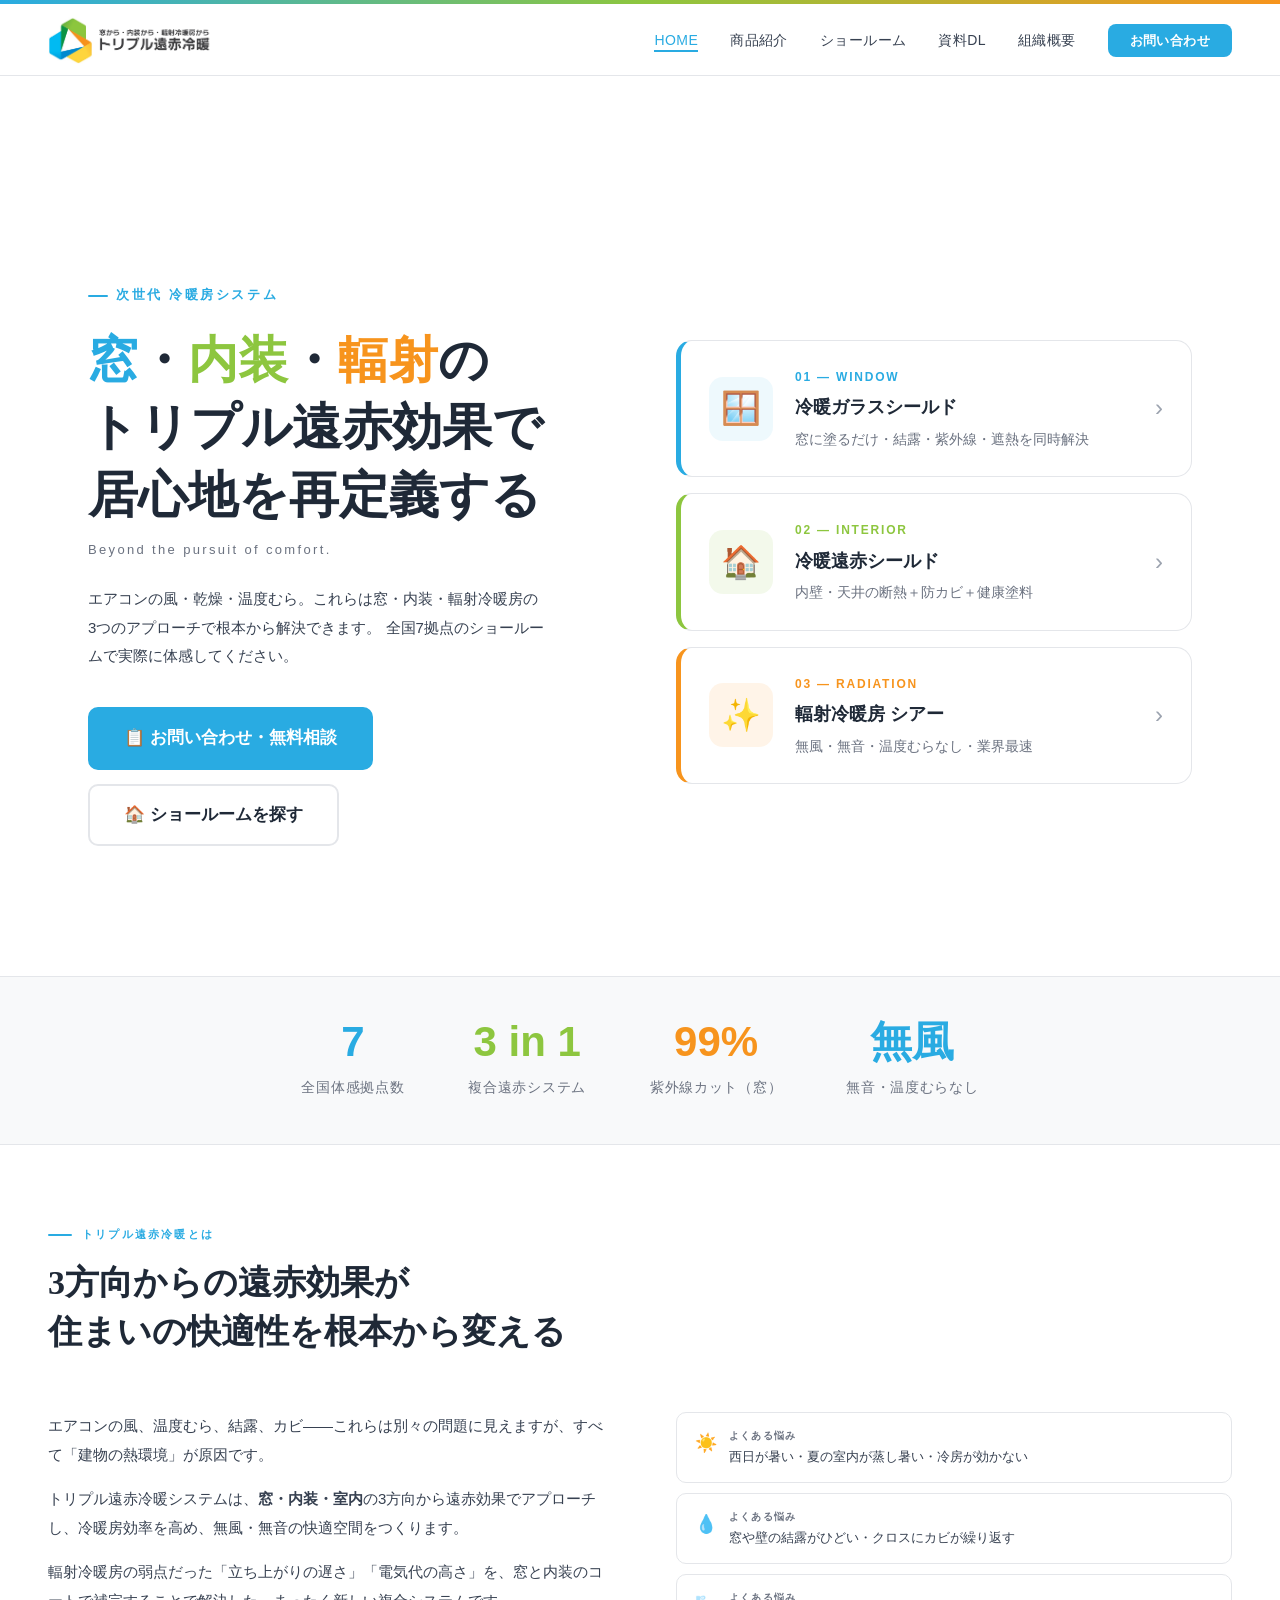
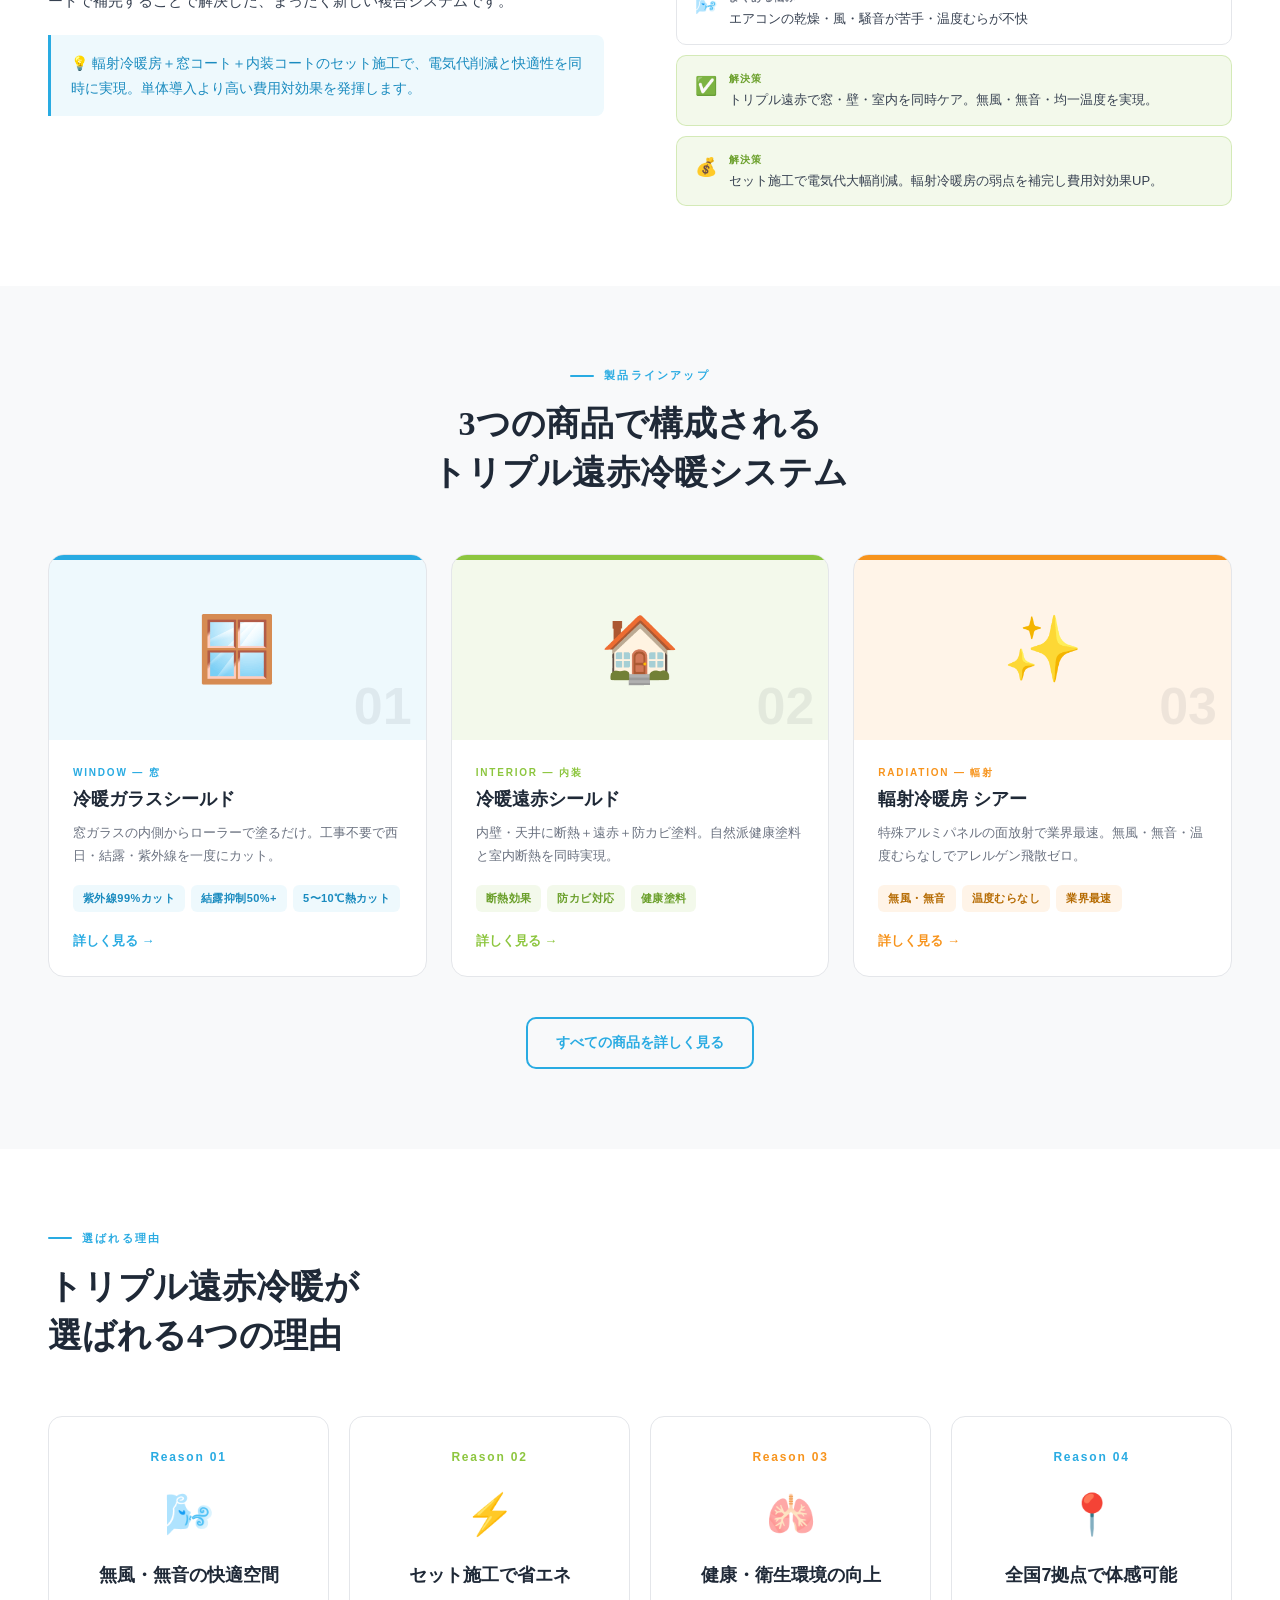
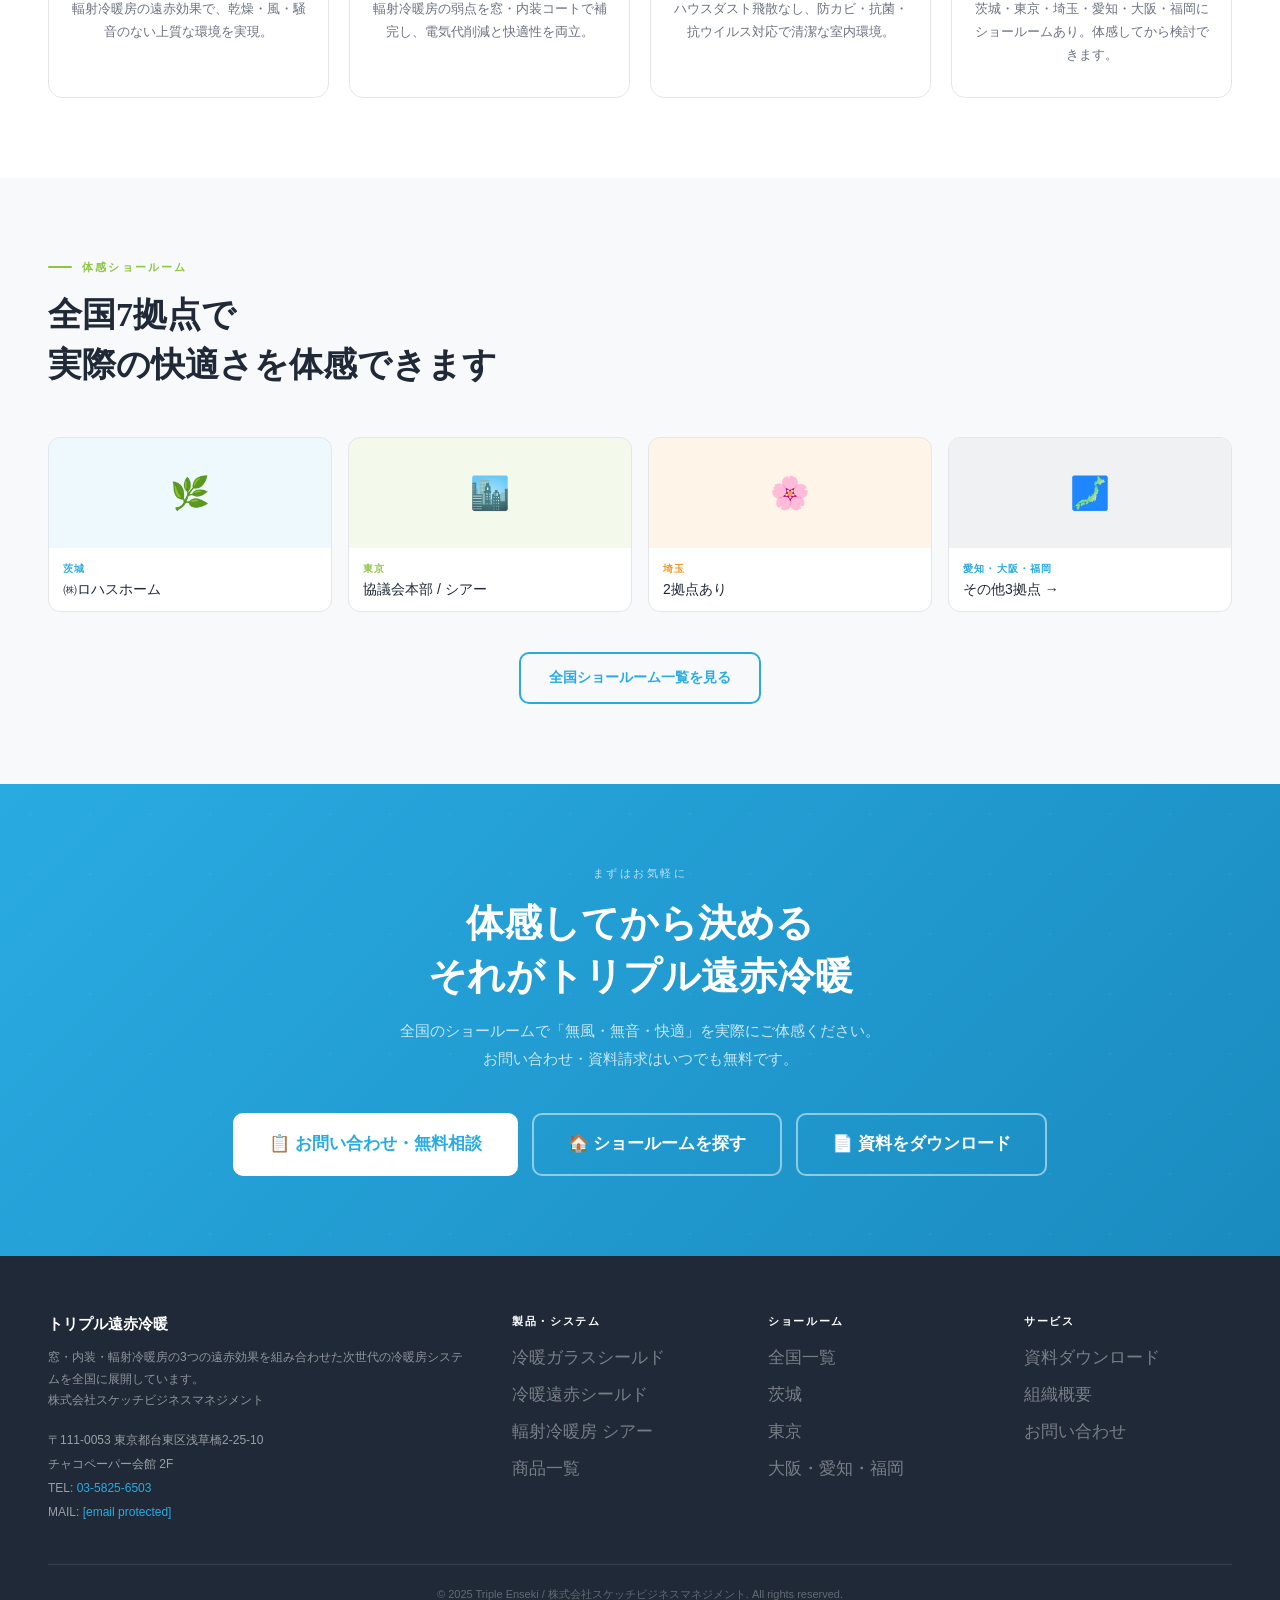
==== index.html @ a83c617f "Update index.html" ====
<!DOCTYPE html>
<html lang="ja">
<head>
<meta charset="UTF-8">
<meta name="viewport" content="width=device-width, initial-scale=1.0">
<title>トリプル遠赤冷暖 | 窓・内装・輻射冷暖房の複合システム</title>
<meta name="description" content="窓ガラス・内装・輻射冷暖房のトリプル遠赤効果で、省エネ・快適・健康な住まいを実現。全国7拠点のショールームで体感できます。">
  <link rel="icon" type="image/x-icon" href="favicon.ico">
  <link rel="icon" type="image/png" sizes="192x192" href="favicon-192.png">
  <link rel="apple-touch-icon" sizes="180x180" href="apple-touch-icon.png">
<link rel="stylesheet" href="style.css">
<style>
/* ===== HERO ===== */
.hero {
  min-height: 100vh;
  background: var(--white);
  display: flex;
  align-items: center;
  position: relative;
  overflow: hidden;
  padding-top: var(--nav-h);
}

/* 右半分に実写画像 */
.hero-photo-side {
  position: absolute;
  right: 0; top: 0; bottom: 0;
  width: 52%;
  overflow: hidden;
}

.hero-photo-side img {
  width: 100%; height: 100%;
  object-fit: cover;
  object-position: center;
}

.hero-photo-side::before {
  content: '';
  position: absolute;
  inset: 0;
  background: linear-gradient(90deg, var(--white) 0%, transparent 30%);
  z-index: 1;
}

.hero-photo-side::after {
  content: '';
  position: absolute;
  inset: 0;
  background: rgba(0,0,0,0.08);
  z-index: 0;
}

/* 背景：右側に薄い3色の丸 */
.hero-bg-circles {
  display: none;
}

.hero-content {
  max-width: var(--max-w);
  margin: 0 auto;
  padding: 60px 48px;
  display: grid;
  grid-template-columns: 1fr 1fr;
  gap: 72px;
  align-items: center;
  width: 100%;
  position: relative; z-index: 1;
}

.hero-eyebrow {
  display: inline-flex;
  align-items: center;
  gap: 8px;
  font-size: 13px;
  letter-spacing: 0.2em;
  text-transform: uppercase;
  color: var(--blue);
  font-weight: 600;
  margin-bottom: 20px;
}

.hero-eyebrow::before {
  content: '';
  width: 20px; height: 2px;
  background: var(--blue);
  border-radius: 1px;
}

.hero-title {
  font-family: var(--serif);
  font-size: clamp(30px, 4vw, 50px);
  color: var(--gray-800);
  font-weight: 700;
  line-height: 1.35;
  margin-bottom: 10px;
}

.hero-title .accent-blue  { color: var(--blue); }
.hero-title .accent-green { color: var(--green); }
.hero-title .accent-yellow { color: var(--yellow); }

.hero-title-en {
  font-size: 13px;
  color: var(--text-light);
  letter-spacing: 0.18em;
  margin-bottom: 24px;
  display: block;
  font-weight: 400;
}

.hero-desc {
  font-size: 15px;
  color: var(--text-mid);
  line-height: 1.9;
  margin-bottom: 36px;
  max-width: 460px;
}

.hero-actions { display: flex; gap: 14px; flex-wrap: wrap; }

/* Right: 3つのカード積み上げ */
.hero-cards {
  display: flex;
  flex-direction: column;
  gap: 16px;
}

.hero-product-card {
  background: var(--white);
  border: 1.5px solid var(--gray-200);
  border-radius: 16px;
  padding: 26px 28px;
  display: flex;
  align-items: center;
  gap: 22px;
  transition: all 0.25s;
  cursor: pointer;
  text-decoration: none;
  color: inherit;
}

.hero-product-card:hover {
  box-shadow: 0 8px 28px rgba(0,0,0,0.09);
  transform: translateX(4px);
}

.hero-product-card.blue  { border-left: 5px solid var(--blue); }
.hero-product-card.green { border-left: 5px solid var(--green); }
.hero-product-card.yellow { border-left: 5px solid var(--yellow); }

.hp-icon {
  width: 64px; height: 64px;
  border-radius: 14px;
  display: flex; align-items: center; justify-content: center;
  font-size: 32px;
  flex-shrink: 0;
}

.hp-icon.blue   { background: var(--blue-light); }
.hp-icon.green  { background: var(--green-light); }
.hp-icon.yellow { background: var(--yellow-light); }

.hp-info { flex: 1; }

.hp-no {
  font-size: 12px;
  font-weight: 600;
  letter-spacing: 0.15em;
  text-transform: uppercase;
  margin-bottom: 5px;
}

.hp-no.blue   { color: var(--blue); }
.hp-no.green  { color: var(--green); }
.hp-no.yellow { color: var(--yellow); }

.hp-name {
  font-size: 18px;
  font-weight: 700;
  color: var(--gray-800);
  margin-bottom: 5px;
}

.hp-sub {
  font-size: 14px;
  color: var(--text-light);
  line-height: 1.6;
}

.hp-arrow {
  font-size: 24px;
  color: var(--gray-400);
  transition: color 0.2s;
}

.hero-product-card:hover .hp-arrow { color: var(--blue); }

/* Stats strip */
.stats-strip {
  background: var(--gray-50);
  border-top: 1px solid var(--gray-200);
  border-bottom: 1px solid var(--gray-200);
  padding: 44px 48px;
}

.stats-strip-inner {
  max-width: var(--max-w);
  margin: 0 auto;
  display: flex;
  justify-content: center;
  gap: 64px;
}

.stat-item { text-align: center; }

.stat-num {
  font-size: 42px;
  font-weight: 700;
  color: var(--blue);
  display: block;
  line-height: 1;
  margin-bottom: 10px;
}

.stat-label {
  font-size: 14px;
  color: var(--text-light);
  letter-spacing: 0.05em;
}

/* ===== INTRO ===== */
.intro-grid {
  display: grid;
  grid-template-columns: 1fr 1fr;
  gap: 72px;
  align-items: start;
  margin-top: 56px;
}

.intro-text p {
  font-size: 15px;
  line-height: 1.9;
  color: var(--text-mid);
  margin-bottom: 16px;
}

.intro-highlight {
  background: var(--blue-light);
  border-left: 3px solid var(--blue);
  padding: 16px 20px;
  border-radius: 0 8px 8px 0;
  font-size: 14px;
  color: var(--blue-dark);
  line-height: 1.75;
  margin-top: 20px;
}

.problem-cards {
  display: flex;
  flex-direction: column;
  gap: 10px;
}

.problem-card {
  display: flex;
  align-items: flex-start;
  gap: 12px;
  padding: 14px 18px;
  border-radius: 10px;
  border: 1px solid var(--gray-200);
  background: var(--white);
}

.problem-card.solved {
  background: var(--green-light);
  border-color: rgba(141,198,63,0.3);
}

.pc-icon { font-size: 18px; flex-shrink: 0; margin-top: 1px; }
.pc-label {
  font-size: 10px;
  font-weight: 600;
  letter-spacing: 0.12em;
  text-transform: uppercase;
  margin-bottom: 3px;
  color: var(--text-light);
}
.problem-card.solved .pc-label { color: var(--green-dark); }
.pc-text { font-size: 13px; color: var(--text-mid); line-height: 1.6; }

/* ===== PRODUCTS ===== */
.products-grid {
  display: grid;
  grid-template-columns: repeat(3, 1fr);
  gap: 24px;
  margin-top: 56px;
}

.product-card {
  background: var(--white);
  border: 1px solid var(--gray-200);
  border-radius: 16px;
  overflow: hidden;
  transition: all 0.28s;
  display: flex;
  flex-direction: column;
}

.product-card:hover {
  transform: translateY(-6px);
  box-shadow: 0 20px 50px rgba(0,0,0,0.1);
}

.product-card.blue:hover  { border-color: var(--blue); }
.product-card.green:hover { border-color: var(--green); }
.product-card.yellow:hover { border-color: var(--yellow); }

.product-top-bar { height: 5px; }
.product-card.blue  .product-top-bar { background: var(--blue); }
.product-card.green .product-top-bar { background: var(--green); }
.product-card.yellow .product-top-bar { background: var(--yellow); }

.product-img {
  height: 180px;
  min-height: 180px;
  max-height: 180px;
  display: flex;
  align-items: center;
  justify-content: center;
  font-size: 64px;
  position: relative;
  overflow: hidden;
  flex-shrink: 0;
}

.product-card.blue   .product-img { background: var(--blue-light); }
.product-card.green  .product-img { background: var(--green-light); }
.product-card.yellow .product-img { background: var(--yellow-light); }

.product-num-bg {
  position: absolute;
  right: 14px; bottom: 8px;
  font-size: 52px;
  font-weight: 700;
  opacity: 0.07;
  color: var(--gray-800);
  line-height: 1;
}

.product-body { padding: 24px; flex: 1; display: flex; flex-direction: column; }

.product-cat {
  font-size: 10px;
  letter-spacing: 0.18em;
  text-transform: uppercase;
  font-weight: 600;
  margin-bottom: 6px;
}

.product-card.blue   .product-cat { color: var(--blue); }
.product-card.green  .product-cat { color: var(--green); }
.product-card.yellow .product-cat { color: var(--yellow); }

.product-name {
  font-family: var(--serif);
  font-size: 18px;
  font-weight: 700;
  color: var(--gray-800);
  margin-bottom: 10px;
  line-height: 1.4;
}

.product-desc {
  font-size: 13px;
  color: var(--text-light);
  line-height: 1.75;
  margin-bottom: 18px;
}

.product-tags {
  display: flex;
  flex-wrap: wrap;
  gap: 6px;
  margin-bottom: 18px;
}

.product-link {
  display: inline-flex;
  align-items: center;
  gap: 5px;
  font-size: 13px;
  font-weight: 600;
  text-decoration: none;
  transition: gap 0.2s;
}

.product-card.blue   .product-link { color: var(--blue); }
.product-card.green  .product-link { color: var(--green); }
.product-card.yellow .product-link { color: var(--yellow); }
.product-link:hover { gap: 10px; }

/* ===== WHY (light gray bg) ===== */
.why-grid {
  display: grid;
  grid-template-columns: repeat(4, 1fr);
  gap: 20px;
  margin-top: 56px;
}

.why-item {
  padding: 30px 20px;
  background: var(--white);
  border-radius: 14px;
  border: 1px solid var(--gray-200);
  text-align: center;
  transition: all 0.25s;
}

.why-item:hover {
  box-shadow: 0 10px 32px rgba(0,0,0,0.08);
  transform: translateY(-4px);
  border-color: var(--blue);
}

.why-no {
  font-size: 12px;
  font-weight: 700;
  letter-spacing: 0.15em;
  color: var(--blue);
  margin-bottom: 12px;
  display: block;
}

.why-icon { font-size: 40px; display: block; margin-bottom: 12px; }

.why-title { font-size: 18px; font-weight: 700; color: var(--gray-800); margin-bottom: 8px; }
.why-desc { font-size: 13px; color: var(--text-light); line-height: 1.75; }

/* ===== SHOWROOM ===== */
.showroom-preview {
  display: grid;
  grid-template-columns: repeat(4, 1fr);
  gap: 16px;
  margin-top: 48px;
}

.showroom-thumb {
  border-radius: 12px;
  overflow: hidden;
  border: 1px solid var(--gray-200);
  background: var(--white);
  transition: all 0.25s;
  text-decoration: none;
  display: block;
}

.showroom-thumb:hover {
  transform: translateY(-4px);
  box-shadow: 0 12px 32px rgba(0,0,0,0.09);
  border-color: var(--blue);
}

.showroom-img {
  height: 110px;
  display: flex;
  align-items: center;
  justify-content: center;
  font-size: 32px;
  background: var(--blue-light);
}

.showroom-thumb:nth-child(2) .showroom-img { background: var(--green-light); }
.showroom-thumb:nth-child(3) .showroom-img { background: var(--yellow-light); }
.showroom-thumb:nth-child(4) .showroom-img { background: var(--gray-100); }

.showroom-info { padding: 12px 14px; }
.showroom-region {
  font-size: 10px;
  font-weight: 600;
  letter-spacing: 0.12em;
  text-transform: uppercase;
  color: var(--blue);
  margin-bottom: 3px;
}
.showroom-name { font-size: 14px; color: var(--gray-800); font-weight: 500; line-height: 1.4; }

/* ===== CTA ===== */
.cta-section {
  background: linear-gradient(135deg, var(--blue) 0%, var(--blue-dark) 100%);
  padding: var(--section-pad);
  text-align: center;
  position: relative;
  overflow: hidden;
}

.cta-section::before {
  content: '';
  position: absolute;
  inset: 0;
  background: url("data:image/svg+xml,%3Csvg width='60' height='60' xmlns='http://www.w3.org/2000/svg'%3E%3Ccircle cx='30' cy='30' r='1' fill='rgba(255,255,255,0.06)'/%3E%3C/svg%3E");
}

.cta-inner { position: relative; z-index: 1; }

.cta-label {
  font-size: 11px;
  letter-spacing: 0.22em;
  text-transform: uppercase;
  color: rgba(255,255,255,0.7);
  margin-bottom: 14px;
  display: block;
}

.cta-title {
  font-family: var(--serif);
  font-size: clamp(24px, 3.2vw, 38px);
  color: var(--white);
  font-weight: 700;
  margin-bottom: 14px;
  line-height: 1.4;
}

.cta-desc {
  font-size: 15px;
  color: rgba(255,255,255,0.75);
  max-width: 480px;
  margin: 0 auto 40px;
  line-height: 1.85;
}

.cta-buttons { display: flex; justify-content: center; gap: 14px; flex-wrap: wrap; }

.btn-white {
  background: var(--white);
  color: var(--blue);
  border: 2px solid var(--white);
  font-weight: 700;
}
.btn-white:hover { background: transparent; color: var(--white); }

.btn-outline-white {
  background: transparent;
  color: var(--white);
  border: 2px solid rgba(255,255,255,0.5);
}
.btn-outline-white:hover { background: rgba(255,255,255,0.12); border-color: var(--white); }
</style>
</head>
<body>

<!-- ストライプ（3色帯） -->
<div class="stripe-bar"></div>

<!-- NAV -->
<nav class="site-nav">
  <a href="index.html" class="nav-logo">
    <img src="logo.jpg" alt="トリプル遠赤冷暖" style="height:48px; width:auto; display:block;">
  </a>
  <ul class="nav-links">
    <li><a href="index.html" class="active">HOME</a></li>
    <li><a href="products.html">商品紹介</a></li>
    <li><a href="showroom.html">ショールーム</a></li>
    <li><a href="download.html">資料DL</a></li>
    <li><a href="about.html">組織概要</a></li>
    <li><a href="contact.html" class="nav-cta-btn">お問い合わせ</a></li>
  </ul>
</nav>

<!-- HERO -->
<section class="hero">
  <div class="hero-bg-circles">
    <div class="c1"></div>
    <div class="c2"></div>
    <div class="c3"></div>
  </div>

  <div class="hero-content">
    <div class="fade-up">
      <div class="hero-eyebrow">次世代 冷暖房システム</div>
      <h1 class="hero-title">
        <span class="accent-blue">窓</span>・<span class="accent-green">内装</span>・<span class="accent-yellow">輻射</span>の<br>
        トリプル遠赤効果で<br>
        居心地を再定義する
      </h1>
      <span class="hero-title-en">Beyond the pursuit of comfort.</span>
      <p class="hero-desc">
        エアコンの風・乾燥・温度むら。これらは窓・内装・輻射冷暖房の
        3つのアプローチで根本から解決できます。
        全国7拠点のショールームで実際に体感してください。
      </p>
      <div class="hero-actions">
        <a href="contact.html" class="btn btn-blue btn-lg">📋 お問い合わせ・無料相談</a>
        <a href="showroom.html" class="btn btn-outline-gray btn-lg">🏠 ショールームを探す</a>
      </div>
    </div>

    <div class="hero-cards fade-up-2">
      <a href="products.html#glass" class="hero-product-card blue">
        <div class="hp-icon blue">🪟</div>
        <div class="hp-info">
          <div class="hp-no blue">01 — Window</div>
          <div class="hp-name">冷暖ガラスシールド</div>
          <div class="hp-sub">窓に塗るだけ・結露・紫外線・遮熱を同時解決</div>
        </div>
        <div class="hp-arrow">›</div>
      </a>
      <a href="products.html#interior" class="hero-product-card green">
        <div class="hp-icon green">🏠</div>
        <div class="hp-info">
          <div class="hp-no green">02 — Interior</div>
          <div class="hp-name">冷暖遠赤シールド</div>
          <div class="hp-sub">内壁・天井の断熱＋防カビ＋健康塗料</div>
        </div>
        <div class="hp-arrow">›</div>
      </a>
      <a href="products.html#thear" class="hero-product-card yellow">
        <div class="hp-icon yellow">✨</div>
        <div class="hp-info">
          <div class="hp-no yellow">03 — Radiation</div>
          <div class="hp-name">輻射冷暖房 シアー</div>
          <div class="hp-sub">無風・無音・温度むらなし・業界最速</div>
        </div>
        <div class="hp-arrow">›</div>
      </a>
    </div>
  </div>
</section>

<!-- STATS -->
<div class="stats-strip">
  <div class="stats-strip-inner">
    <div class="stat-item">
      <span class="stat-num">7</span>
      <span class="stat-label">全国体感拠点数</span>
    </div>
    <div class="stat-item">
      <span class="stat-num" style="color:var(--green)">3 in 1</span>
      <span class="stat-label">複合遠赤システム</span>
    </div>
    <div class="stat-item">
      <span class="stat-num" style="color:var(--yellow)">99%</span>
      <span class="stat-label">紫外線カット（窓）</span>
    </div>
    <div class="stat-item">
      <span class="stat-num">無風</span>
      <span class="stat-label">無音・温度むらなし</span>
    </div>
  </div>
</div>

<!-- INTRO -->
<section class="section bg-white">
  <div class="section-inner">
    <div class="section-label">トリプル遠赤冷暖とは</div>
    <h2 class="section-title">3方向からの遠赤効果が<br>住まいの快適性を根本から変える</h2>
    <div class="intro-grid">
      <div class="intro-text">
        <p>エアコンの風、温度むら、結露、カビ——これらは別々の問題に見えますが、すべて「建物の熱環境」が原因です。</p>
        <p>トリプル遠赤冷暖システムは、<strong>窓・内装・室内</strong>の3方向から遠赤効果でアプローチし、冷暖房効率を高め、無風・無音の快適空間をつくります。</p>
        <p>輻射冷暖房の弱点だった「立ち上がりの遅さ」「電気代の高さ」を、窓と内装のコートで補完することで解決した、まったく新しい複合システムです。</p>
        <div class="intro-highlight">
          💡 輻射冷暖房＋窓コート＋内装コートのセット施工で、電気代削減と快適性を同時に実現。単体導入より高い費用対効果を発揮します。
        </div>
      </div>
      <div>
        <div class="problem-cards">
          <div class="problem-card">
            <div class="pc-icon">☀️</div>
            <div>
              <div class="pc-label">よくある悩み</div>
              <div class="pc-text">西日が暑い・夏の室内が蒸し暑い・冷房が効かない</div>
            </div>
          </div>
          <div class="problem-card">
            <div class="pc-icon">💧</div>
            <div>
              <div class="pc-label">よくある悩み</div>
              <div class="pc-text">窓や壁の結露がひどい・クロスにカビが繰り返す</div>
            </div>
          </div>
          <div class="problem-card">
            <div class="pc-icon">🌬️</div>
            <div>
              <div class="pc-label">よくある悩み</div>
              <div class="pc-text">エアコンの乾燥・風・騒音が苦手・温度むらが不快</div>
            </div>
          </div>
          <div class="problem-card solved">
            <div class="pc-icon">✅</div>
            <div>
              <div class="pc-label">解決策</div>
              <div class="pc-text">トリプル遠赤で窓・壁・室内を同時ケア。無風・無音・均一温度を実現。</div>
            </div>
          </div>
          <div class="problem-card solved">
            <div class="pc-icon">💰</div>
            <div>
              <div class="pc-label">解決策</div>
              <div class="pc-text">セット施工で電気代大幅削減。輻射冷暖房の弱点を補完し費用対効果UP。</div>
            </div>
          </div>
        </div>
      </div>
    </div>
  </div>
</section>

<!-- PRODUCTS -->
<section class="section bg-gray">
  <div class="section-inner">
    <div class="section-label text-center" style="justify-content:center;">製品ラインアップ</div>
    <h2 class="section-title text-center">3つの商品で構成される<br>トリプル遠赤冷暖システム</h2>
    <div class="products-grid">

      <div class="product-card blue">
        <div class="product-top-bar"></div>
        <div class="product-img">
          🪟
          <div class="product-num-bg">01</div>
        </div>
        <div class="product-body">
          <div class="product-cat">Window — 窓</div>
          <div class="product-name">冷暖ガラスシールド</div>
          <div class="product-desc">窓ガラスの内側からローラーで塗るだけ。工事不要で西日・結露・紫外線を一度にカット。</div>
          <div class="product-tags">
            <span class="tag tag-blue">紫外線99%カット</span>
            <span class="tag tag-blue">結露抑制50%+</span>
            <span class="tag tag-blue">5〜10℃熱カット</span>
          </div>
          <a href="products.html#glass" class="product-link">詳しく見る →</a>
        </div>
      </div>

      <div class="product-card green">
        <div class="product-top-bar"></div>
        <div class="product-img">
          🏠
          <div class="product-num-bg">02</div>
        </div>
        <div class="product-body">
          <div class="product-cat">Interior — 内装</div>
          <div class="product-name">冷暖遠赤シールド</div>
          <div class="product-desc">内壁・天井に断熱＋遠赤＋防カビ塗料。自然派健康塗料と室内断熱を同時実現。</div>
          <div class="product-tags">
            <span class="tag tag-green">断熱効果</span>
            <span class="tag tag-green">防カビ対応</span>
            <span class="tag tag-green">健康塗料</span>
          </div>
          <a href="products.html#interior" class="product-link">詳しく見る →</a>
        </div>
      </div>

      <div class="product-card yellow">
        <div class="product-top-bar"></div>
        <div class="product-img">
          ✨
          <div class="product-num-bg">03</div>
        </div>
        <div class="product-body">
          <div class="product-cat">Radiation — 輻射</div>
          <div class="product-name">輻射冷暖房 シアー</div>
          <div class="product-desc">特殊アルミパネルの面放射で業界最速。無風・無音・温度むらなしでアレルゲン飛散ゼロ。</div>
          <div class="product-tags">
            <span class="tag tag-yellow">無風・無音</span>
            <span class="tag tag-yellow">温度むらなし</span>
            <span class="tag tag-yellow">業界最速</span>
          </div>
          <a href="products.html#thear" class="product-link">詳しく見る →</a>
        </div>
      </div>

    </div>
    <div class="text-center mt-40">
      <a href="products.html" class="btn btn-outline-blue">すべての商品を詳しく見る</a>
    </div>
  </div>
</section>

<!-- WHY -->
<section class="section bg-white">
  <div class="section-inner">
    <div class="section-label">選ばれる理由</div>
    <h2 class="section-title">トリプル遠赤冷暖が<br>選ばれる4つの理由</h2>
    <div class="why-grid">
      <div class="why-item">
        <span class="why-no">Reason 01</span>
        <span class="why-icon">🌬️</span>
        <div class="why-title">無風・無音の快適空間</div>
        <div class="why-desc">輻射冷暖房の遠赤効果で、乾燥・風・騒音のない上質な環境を実現。</div>
      </div>
      <div class="why-item">
        <span class="why-no" style="color:var(--green)">Reason 02</span>
        <span class="why-icon">⚡</span>
        <div class="why-title">セット施工で省エネ</div>
        <div class="why-desc">輻射冷暖房の弱点を窓・内装コートで補完し、電気代削減と快適性を両立。</div>
      </div>
      <div class="why-item">
        <span class="why-no" style="color:var(--yellow)">Reason 03</span>
        <span class="why-icon">🫁</span>
        <div class="why-title">健康・衛生環境の向上</div>
        <div class="why-desc">ハウスダスト飛散なし、防カビ・抗菌・抗ウイルス対応で清潔な室内環境。</div>
      </div>
      <div class="why-item">
        <span class="why-no">Reason 04</span>
        <span class="why-icon">📍</span>
        <div class="why-title">全国7拠点で体感可能</div>
        <div class="why-desc">茨城・東京・埼玉・愛知・大阪・福岡にショールームあり。体感してから検討できます。</div>
      </div>
    </div>
  </div>
</section>

<!-- SHOWROOM PREVIEW -->
<section class="section bg-gray">
  <div class="section-inner">
    <div class="section-label green">体感ショールーム</div>
    <h2 class="section-title">全国7拠点で<br>実際の快適さを体感できます</h2>
    <div class="showroom-preview">
      <a href="showroom.html#ibaraki" class="showroom-thumb">
        <div class="showroom-img">🌿</div>
        <div class="showroom-info">
          <div class="showroom-region">茨城</div>
          <div class="showroom-name">㈱ロハスホーム</div>
        </div>
      </a>
      <a href="showroom.html#tokyo" class="showroom-thumb">
        <div class="showroom-img">🏙️</div>
        <div class="showroom-info">
          <div class="showroom-region" style="color:var(--green)">東京</div>
          <div class="showroom-name">協議会本部 / シアー</div>
        </div>
      </a>
      <a href="showroom.html#saitama" class="showroom-thumb">
        <div class="showroom-img">🌸</div>
        <div class="showroom-info">
          <div class="showroom-region" style="color:var(--yellow)">埼玉</div>
          <div class="showroom-name">2拠点あり</div>
        </div>
      </a>
      <a href="showroom.html" class="showroom-thumb">
        <div class="showroom-img">🗾</div>
        <div class="showroom-info">
          <div class="showroom-region">愛知・大阪・福岡</div>
          <div class="showroom-name">その他3拠点 →</div>
        </div>
      </a>
    </div>
    <div class="text-center mt-40">
      <a href="showroom.html" class="btn btn-outline-blue">全国ショールーム一覧を見る</a>
    </div>
  </div>
</section>

<!-- CTA -->
<section class="cta-section">
  <div class="cta-inner">
    <span class="cta-label">まずはお気軽に</span>
    <h2 class="cta-title">体感してから決める<br>それがトリプル遠赤冷暖</h2>
    <p class="cta-desc">全国のショールームで「無風・無音・快適」を実際にご体感ください。お問い合わせ・資料請求はいつでも無料です。</p>
    <div class="cta-buttons">
      <a href="contact.html" class="btn btn-white btn-lg">📋 お問い合わせ・無料相談</a>
      <a href="showroom.html" class="btn btn-outline-white btn-lg">🏠 ショールームを探す</a>
      <a href="download.html" class="btn btn-outline-white btn-lg">📄 資料をダウンロード</a>
    </div>
  </div>
</section>

<!-- FOOTER -->
<footer class="site-footer">
  <div class="footer-inner">
    <div class="footer-grid">
      <div>
        <div class="footer-brand-name">トリプル遠赤冷暖</div>
        <p class="footer-desc">窓・内装・輻射冷暖房の3つの遠赤効果を組み合わせた次世代の冷暖房システムを全国に展開しています。<br>株式会社スケッチビジネスマネジメント</p>
        <div class="footer-contact">
          〒111-0053 東京都台東区浅草橋2-25-10<br>
          チャコペーパー会館 2F<br>
          TEL: <a href="tel:0358256503">03-5825-6503</a><br>
          MAIL: <a href="/cdn-cgi/l/email-protection#0c65626a634c7f6769786f64226f6322667c"><span class="__cf_email__" data-cfemail="f990979f96b98a929c8d9a91d79a96d79389">[email&#160;protected]</span></a>
        </div>
      </div>
      <div>
        <div class="footer-col-title">製品・システム</div>
        <ul class="footer-links">
          <li><a href="products.html#glass">冷暖ガラスシールド</a></li>
          <li><a href="products.html#interior">冷暖遠赤シールド</a></li>
          <li><a href="products.html#thear">輻射冷暖房 シアー</a></li>
          <li><a href="products.html">商品一覧</a></li>
        </ul>
      </div>
      <div>
        <div class="footer-col-title">ショールーム</div>
        <ul class="footer-links">
          <li><a href="showroom.html">全国一覧</a></li>
          <li><a href="showroom.html#ibaraki">茨城</a></li>
          <li><a href="showroom.html#tokyo">東京</a></li>
          <li><a href="showroom.html#osaka">大阪・愛知・福岡</a></li>
        </ul>
      </div>
      <div>
        <div class="footer-col-title">サービス</div>
        <ul class="footer-links">
          <li><a href="download.html">資料ダウンロード</a></li>
          <li><a href="about.html">組織概要</a></li>
          <li><a href="contact.html">お問い合わせ</a></li>
        </ul>
      </div>
    </div>
    <div class="footer-bottom">
      <span>&copy; 2025 Triple Enseki / 株式会社スケッチビジネスマネジメント. All rights reserved.</span>
    </div>
  </div>
</footer>

</body>
</html>
---- style.css ----
/* ============================================================
   トリプル遠赤冷暖 — Shared Stylesheet
   triple-enseki.net
   ============================================================ */

/* ===== VARIABLES ===== */
:root {
  --blue:       #29ABE2;
  --blue-dark:  #1a8bbf;
  --blue-light: rgba(41,171,226,0.08);
  --green:      #8DC63F;
  --green-dark: #6a9f2a;
  --green-light:rgba(141,198,63,0.1);
  --yellow:     #F7941D;
  --yellow-light:rgba(247,148,29,0.1);

  --white:    #ffffff;
  --gray-50:  #f8f9fa;
  --gray-100: #f0f1f3;
  --gray-200: #e4e6ea;
  --gray-400: #9ca3af;
  --gray-800: #1f2937;

  --text-mid:   #374151;
  --text-light: #6b7280;

  --max-w: 1200px;
  --nav-h: 72px;
  --section-pad: 80px 48px;

  --sans:  'Outfit', 'Noto Sans JP', sans-serif;
  --serif: 'Noto Serif JP', 'Georgia', serif;
}

/* ===== RESET ===== */
*, *::before, *::after { box-sizing: border-box; margin: 0; padding: 0; }
html { scroll-behavior: smooth; }
body {
  font-family: var(--sans);
  color: var(--text-mid);
  background: var(--white);
  line-height: 1.7;
  -webkit-font-smoothing: antialiased;
}
img { max-width: 100%; display: block; }
ul { list-style: none; }
a { color: inherit; }

/* ===== NAV ===== */
.stripe-bar {
  height: 4px;
  background: linear-gradient(90deg, var(--blue) 0%, var(--green) 50%, var(--yellow) 100%);
}

.site-nav {
  position: sticky;
  top: 0;
  z-index: 100;
  height: var(--nav-h);
  background: rgba(255,255,255,0.95);
  backdrop-filter: blur(8px);
  border-bottom: 1px solid var(--gray-200);
  display: flex;
  align-items: center;
  justify-content: space-between;
  padding: 0 48px;
}

.nav-logo { display: flex; align-items: center; gap: 12px; text-decoration: none; }
.nav-logo-text {
  font-size: 15px;
  font-weight: 700;
  color: var(--gray-800);
  letter-spacing: -0.01em;
  line-height: 1.3;
}
.nav-logo-sub {
  font-size: 11px;
  color: var(--text-light);
  letter-spacing: 0.08em;
  display: block;
  margin-top: 1px;
}

.nav-links {
  display: flex;
  align-items: center;
  gap: 32px;
}

.nav-links a {
  color: var(--text-mid);
  text-decoration: none;
  font-size: 14px;
  font-weight: 500;
  letter-spacing: 0.03em;
  transition: color 0.2s;
  white-space: nowrap;
}

.nav-links a:hover { color: var(--blue); }
.nav-links a.active { color: var(--blue); border-bottom: 2px solid var(--blue); padding-bottom: 2px; }

.nav-cta-btn {
  background: var(--blue) !important;
  color: var(--white) !important;
  padding: 9px 22px;
  border-radius: 8px;
  font-size: 13px !important;
  font-weight: 600 !important;
  transition: background 0.2s !important;
}
.nav-cta-btn:hover { background: var(--blue-dark) !important; }

/* ===== SECTIONS ===== */
.section {
  padding: var(--section-pad);
}
.bg-white { background: var(--white); }
.bg-gray  { background: var(--gray-50); }

.section-inner {
  max-width: var(--max-w);
  margin: 0 auto;
}

.section-label {
  display: flex;
  align-items: center;
  gap: 10px;
  font-size: 11px;
  font-weight: 700;
  letter-spacing: 0.2em;
  text-transform: uppercase;
  color: var(--blue);
  margin-bottom: 14px;
}
.section-label::before {
  content: '';
  width: 24px; height: 2px;
  background: var(--blue);
  border-radius: 1px;
  display: block;
}
.section-label.green { color: var(--green); }
.section-label.green::before { background: var(--green); }

.section-title {
  font-family: var(--serif);
  font-size: clamp(22px, 3vw, 34px);
  color: var(--gray-800);
  font-weight: 700;
  line-height: 1.45;
  margin-bottom: 16px;
}

.section-desc {
  font-size: 15px;
  color: var(--text-light);
  line-height: 1.85;
  max-width: 640px;
  margin-bottom: 8px;
}

.text-center { text-align: center; }
.text-center.section-label { justify-content: center; }

/* ===== BUTTONS ===== */
.btn {
  display: inline-flex;
  align-items: center;
  gap: 8px;
  padding: 12px 28px;
  border-radius: 10px;
  font-size: 14px;
  font-weight: 600;
  cursor: pointer;
  text-decoration: none;
  transition: all 0.22s;
  border: 2px solid transparent;
  white-space: nowrap;
}
.btn-blue {
  background: var(--blue);
  color: var(--white);
  border-color: var(--blue);
}
.btn-blue:hover { background: var(--blue-dark); border-color: var(--blue-dark); }

.btn-green {
  background: var(--green);
  color: var(--white);
  border-color: var(--green);
}
.btn-green:hover { background: var(--green-dark); border-color: var(--green-dark); }

.btn-outline-blue {
  background: transparent;
  color: var(--blue);
  border-color: var(--blue);
}
.btn-outline-blue:hover { background: var(--blue); color: var(--white); }

.btn-outline-gray {
  background: transparent;
  color: var(--gray-800);
  border-color: var(--gray-200);
}
.btn-outline-gray:hover { border-color: var(--gray-400); }

.btn-lg { padding: 15px 34px; font-size: 17px; }

/* ===== TAGS / BADGES ===== */
.tag {
  display: inline-block;
  padding: 4px 10px;
  border-radius: 6px;
  font-size: 11px;
  font-weight: 600;
  letter-spacing: 0.04em;
}
.tag-blue   { background: var(--blue-light);  color: var(--blue-dark); }
.tag-green  { background: var(--green-light); color: var(--green-dark); }
.tag-yellow { background: var(--yellow-light);color: #b56a00; }

/* ===== FOOTER ===== */
.site-footer {
  background: var(--gray-800);
  color: rgba(255,255,255,0.7);
  padding: 56px 48px 32px;
}

.footer-inner { max-width: var(--max-w); margin: 0 auto; }

.footer-grid {
  display: grid;
  grid-template-columns: 2fr 1fr 1fr 1fr;
  gap: 48px;
  margin-bottom: 40px;
}

.footer-brand-name {
  font-family: var(--serif);
  font-size: 15px;
  font-weight: 700;
  color: var(--white);
  margin-bottom: 10px;
}

.footer-desc {
  font-size: 12px;
  line-height: 1.8;
  color: rgba(255,255,255,0.5);
  margin-bottom: 16px;
}

.footer-contact {
  font-size: 12px;
  line-height: 2;
  color: rgba(255,255,255,0.55);
}
.footer-contact a { color: var(--blue); text-decoration: none; }
.footer-contact a:hover { text-decoration: underline; }

.footer-col-title {
  font-size: 11px;
  font-weight: 700;
  letter-spacing: 0.15em;
  text-transform: uppercase;
  color: var(--white);
  margin-bottom: 14px;
}

.footer-links { display: flex; flex-direction: column; gap: 8px; }
.footer-links a { color: rgba(255,255,255,0.4); text-decoration: none; font-size: 17px; transition: color 0.2s; }
.footer-links a:hover { color: var(--white); }

.footer-bottom {
  border-top: 1px solid rgba(255,255,255,0.1);
  padding-top: 20px;
  font-size: 11px;
  color: rgba(255,255,255,0.3);
  text-align: center;
}

/* ===== ANIMATIONS ===== */
.fade-up {
  opacity: 0;
  transform: translateY(24px);
  animation: fadeUp 0.7s ease forwards;
}
.fade-up-2 {
  opacity: 0;
  transform: translateY(24px);
  animation: fadeUp 0.7s 0.18s ease forwards;
}
@keyframes fadeUp {
  to { opacity: 1; transform: none; }
}

/* ===== UTILITY ===== */
.mt-40 { margin-top: 40px; }

/* ===== RESPONSIVE ===== */
@media (max-width: 900px) {
  .site-nav { padding: 0 20px; }
  .nav-links { display: none; }
  .section { padding: 60px 20px; }
  .stats-strip { padding: 24px 20px; }
  .stats-strip-inner { gap: 28px; flex-wrap: wrap; }
  .footer-grid { grid-template-columns: 1fr 1fr; gap: 28px; }
  .site-footer { padding: 40px 20px 24px; }
}
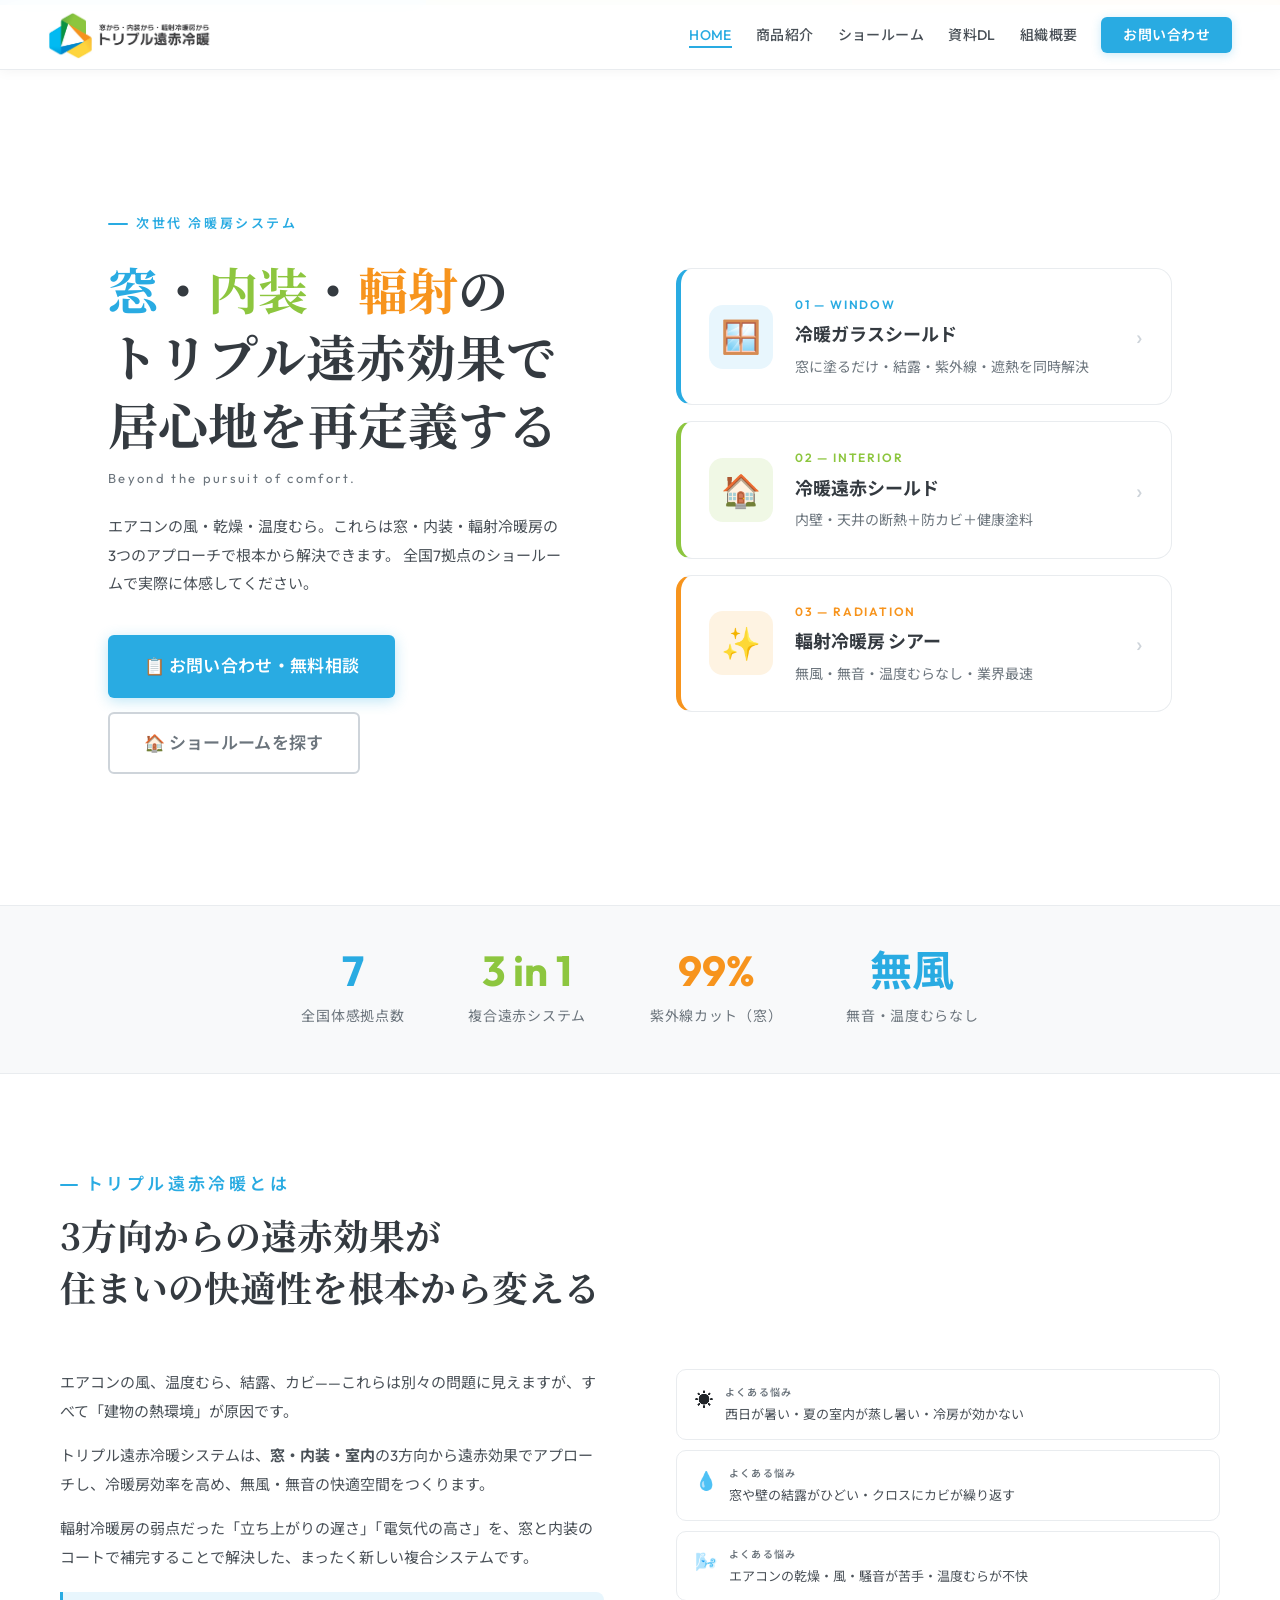
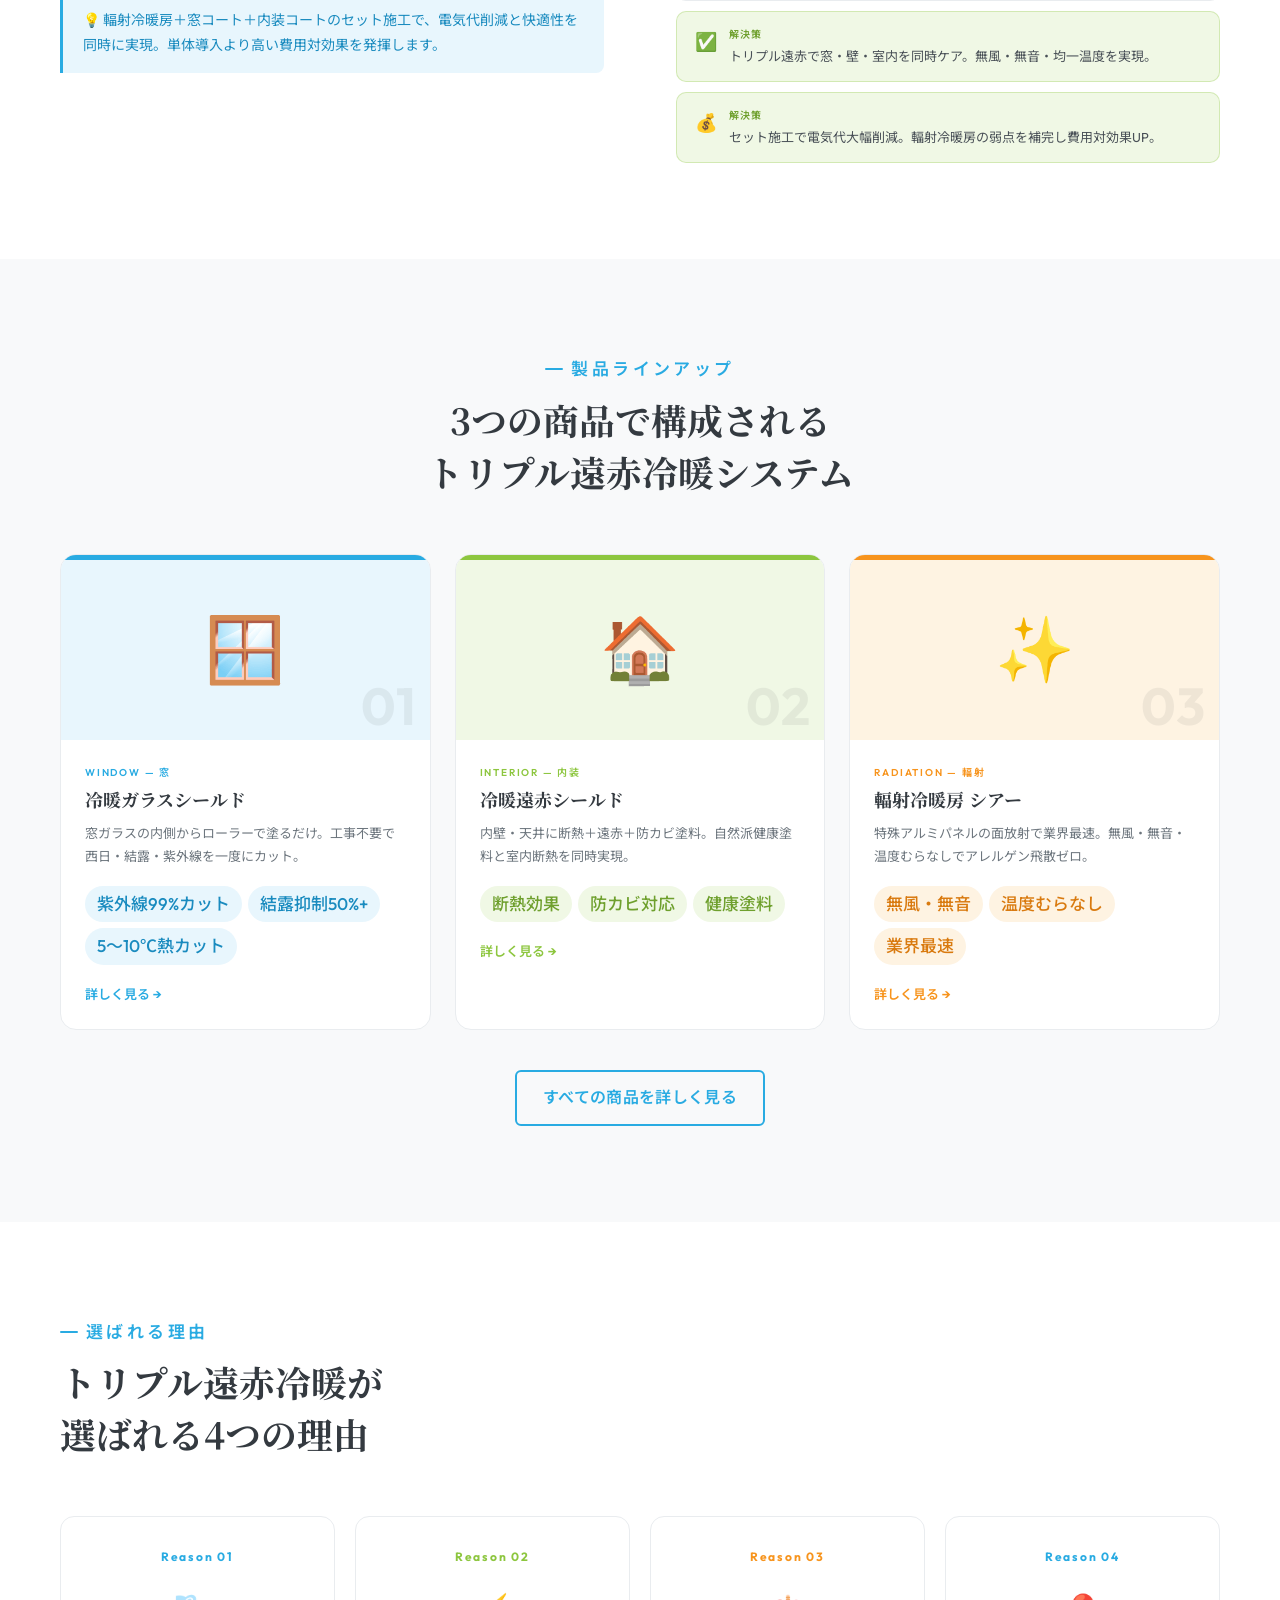
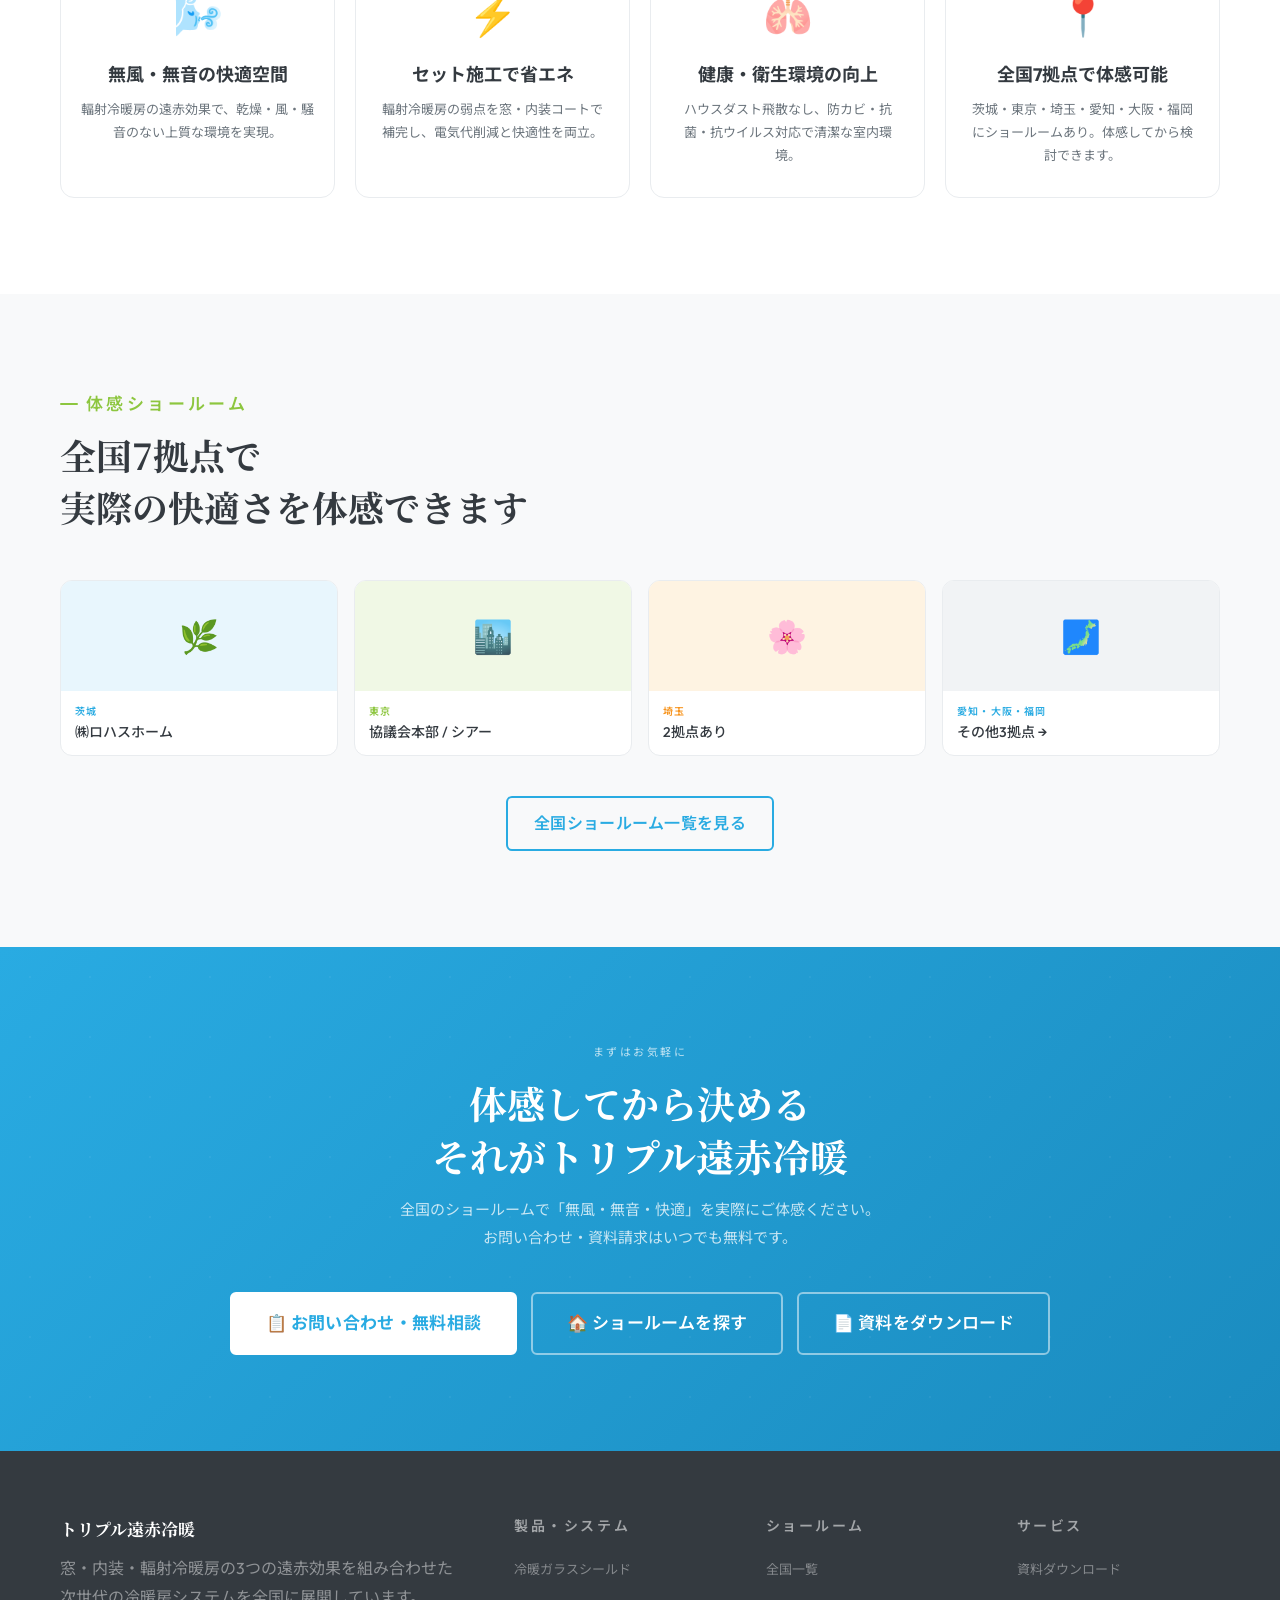
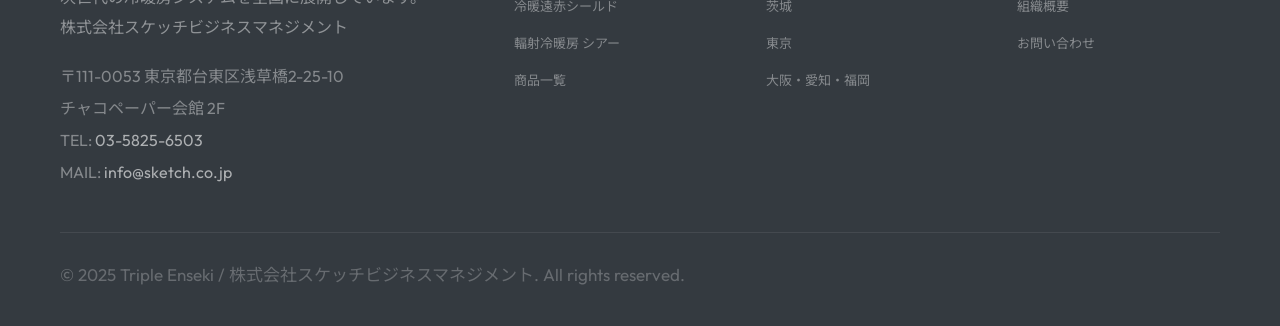
==== commit 86ce30ca: "Add files via upload" ====
--- a/index.html
+++ b/index.html
@@ -877,7 +877,7 @@
           〒111-0053 東京都台東区浅草橋2-25-10<br>
           チャコペーパー会館 2F<br>
           TEL: <a href="tel:0358256503">03-5825-6503</a><br>
-          MAIL: <a href="/cdn-cgi/l/email-protection#0c65626a634c7f6769786f64226f6322667c"><span class="__cf_email__" data-cfemail="f990979f96b98a929c8d9a91d79a96d79389">[email&#160;protected]</span></a>
+          MAIL: <a href="mailto:info@sketch.co.jp">info@sketch.co.jp</a>
         </div>
       </div>
       <div>
@@ -914,4 +914,4 @@
 </footer>
 
 </body>
-</html>
+</html>
--- a/style.css
+++ b/style.css
@@ -1,91 +1,113 @@
 /* ============================================================
-   トリプル遠赤冷暖 — Shared Stylesheet
-   triple-enseki.net
+   トリプル遠赤冷暖 — Global Design System
+   Palette: White base + Logo 3 colors (Blue / Green / Yellow-Orange)
    ============================================================ */
 
-/* ===== VARIABLES ===== */
+@import url('https://fonts.googleapis.com/css2?family=Noto+Sans+JP:wght@300;400;500;700&family=Noto+Serif+JP:wght@400;600;700&family=Outfit:wght@300;400;500;600;700&display=swap');
+
+*, *::before, *::after { margin: 0; padding: 0; box-sizing: border-box; }
+
 :root {
-  --blue:       #29ABE2;
-  --blue-dark:  #1a8bbf;
-  --blue-light: rgba(41,171,226,0.08);
-  --green:      #8DC63F;
-  --green-dark: #6a9f2a;
-  --green-light:rgba(141,198,63,0.1);
-  --yellow:     #F7941D;
-  --yellow-light:rgba(247,148,29,0.1);
-
-  --white:    #ffffff;
-  --gray-50:  #f8f9fa;
-  --gray-100: #f0f1f3;
-  --gray-200: #e4e6ea;
-  --gray-400: #9ca3af;
-  --gray-800: #1f2937;
-
-  --text-mid:   #374151;
-  --text-light: #6b7280;
-
-  --max-w: 1200px;
-  --nav-h: 72px;
-  --section-pad: 80px 48px;
-
-  --sans:  'Outfit', 'Noto Sans JP', sans-serif;
-  --serif: 'Noto Serif JP', 'Georgia', serif;
-}
-
-/* ===== RESET ===== */
-*, *::before, *::after { box-sizing: border-box; margin: 0; padding: 0; }
+  /* ロゴ3色 */
+  --blue:        #29ABE2;
+  --blue-dark:   #1a8bbf;
+  --blue-light:  #e8f6fd;
+  --green:       #8DC63F;
+  --green-dark:  #6fa02e;
+  --green-light: #f0f8e5;
+  --yellow:      #F7941D;
+  --yellow-dark: #d97a0f;
+  --yellow-light:#fef3e2;
+
+  /* Neutrals */
+  --white:       #ffffff;
+  --gray-50:     #f8f9fa;
+  --gray-100:    #f1f3f5;
+  --gray-200:    #e9ecef;
+  --gray-400:    #ced4da;
+  --gray-600:    #6c757d;
+  --gray-800:    #343a40;
+  --text:        #212529;
+  --text-mid:    #495057;
+  --text-light:  #6c757d;
+
+  /* Layout */
+  --max-w: 1160px;
+  --section-pad: 96px 48px;
+  --nav-h: 70px;
+
+  /* Fonts */
+  --sans:   'Outfit', 'Noto Sans JP', sans-serif;
+  --serif:  'Noto Serif JP', serif;
+}
+
 html { scroll-behavior: smooth; }
+
 body {
   font-family: var(--sans);
-  color: var(--text-mid);
+  color: var(--text);
   background: var(--white);
+  overflow-x: hidden;
   line-height: 1.7;
-  -webkit-font-smoothing: antialiased;
-}
-img { max-width: 100%; display: block; }
-ul { list-style: none; }
-a { color: inherit; }
+}
+
+::-webkit-scrollbar { width: 5px; }
+::-webkit-scrollbar-track { background: var(--gray-100); }
+::-webkit-scrollbar-thumb { background: var(--blue); border-radius: 3px; }
 
 /* ===== NAV ===== */
-.stripe-bar {
-  height: 4px;
-  background: linear-gradient(90deg, var(--blue) 0%, var(--green) 50%, var(--yellow) 100%);
-}
-
 .site-nav {
-  position: sticky;
-  top: 0;
-  z-index: 100;
+  position: fixed;
+  top: 0; left: 0; right: 0;
+  z-index: 200;
   height: var(--nav-h);
-  background: rgba(255,255,255,0.95);
-  backdrop-filter: blur(8px);
-  border-bottom: 1px solid var(--gray-200);
+  background: rgba(255,255,255,0.97);
+  backdrop-filter: blur(12px);
   display: flex;
   align-items: center;
   justify-content: space-between;
   padding: 0 48px;
-}
-
-.nav-logo { display: flex; align-items: center; gap: 12px; text-decoration: none; }
+  border-bottom: 1px solid var(--gray-200);
+  box-shadow: 0 1px 12px rgba(0,0,0,0.05);
+}
+
+.nav-logo {
+  display: flex;
+  align-items: center;
+  gap: 12px;
+  text-decoration: none;
+}
+
+/* ロゴマーク：3色の三角を再現 */
+.nav-logo-mark {
+  width: 36px; height: 36px;
+  position: relative;
+  flex-shrink: 0;
+}
+
+.nav-logo-mark svg { width: 36px; height: 36px; }
+
 .nav-logo-text {
-  font-size: 15px;
-  font-weight: 700;
+  font-family: var(--serif);
+  font-size: 17px;
+  font-weight: 600;
   color: var(--gray-800);
-  letter-spacing: -0.01em;
-  line-height: 1.3;
-}
+  line-height: 1.25;
+  letter-spacing: 0.03em;
+}
+
 .nav-logo-sub {
-  font-size: 11px;
+  font-size: 17px;
   color: var(--text-light);
-  letter-spacing: 0.08em;
-  display: block;
-  margin-top: 1px;
+  letter-spacing: 0.1em;
+  font-weight: 400;
 }
 
 .nav-links {
   display: flex;
   align-items: center;
-  gap: 32px;
+  gap: 24px;
+  list-style: none;
 }
 
 .nav-links a {
@@ -104,20 +126,101 @@
 .nav-cta-btn {
   background: var(--blue) !important;
   color: var(--white) !important;
-  padding: 9px 22px;
-  border-radius: 8px;
-  font-size: 13px !important;
+  padding: 9px 22px !important;
+  border-radius: 6px !important;
   font-weight: 600 !important;
-  transition: background 0.2s !important;
-}
-.nav-cta-btn:hover { background: var(--blue-dark) !important; }
-
-/* ===== SECTIONS ===== */
-.section {
-  padding: var(--section-pad);
-}
-.bg-white { background: var(--white); }
-.bg-gray  { background: var(--gray-50); }
+  border-bottom: none !important;
+  transition: background 0.2s, transform 0.2s !important;
+  box-shadow: 0 2px 10px rgba(41,171,226,0.25) !important;
+}
+
+.nav-cta-btn:hover {
+  background: var(--blue-dark) !important;
+  transform: translateY(-1px) !important;
+}
+
+/* ===== PAGE HERO ===== */
+.page-hero {
+  padding: calc(var(--nav-h) + 60px) 48px 64px;
+  background: linear-gradient(135deg, var(--blue-light) 0%, var(--white) 60%);
+  border-bottom: 1px solid var(--gray-200);
+  position: relative;
+  overflow: hidden;
+}
+
+.page-hero::after {
+  content: '';
+  position: absolute;
+  right: -60px; top: -60px;
+  width: 300px; height: 300px;
+  border-radius: 50%;
+  background: radial-gradient(circle, rgba(141,198,63,0.08) 0%, transparent 70%);
+}
+
+.page-hero-inner {
+  max-width: var(--max-w);
+  margin: 0 auto;
+  position: relative; z-index: 1;
+}
+
+.page-hero-label {
+  font-size: 17px;
+  letter-spacing: 0.22em;
+  text-transform: uppercase;
+  color: var(--blue);
+  font-weight: 600;
+  margin-bottom: 14px;
+  display: flex;
+  align-items: center;
+  gap: 10px;
+}
+
+.page-hero-label::before {
+  content: '';
+  width: 22px; height: 2px;
+  background: var(--blue);
+  border-radius: 1px;
+}
+
+.page-hero h1 {
+  font-family: var(--serif);
+  font-size: clamp(28px, 3.5vw, 44px);
+  color: var(--gray-800);
+  font-weight: 700;
+  line-height: 1.4;
+  margin-bottom: 14px;
+}
+
+.page-hero-desc {
+  font-size: 17px;
+  color: var(--text-mid);
+  max-width: 560px;
+  line-height: 1.85;
+}
+
+/* ===== BREADCRUMB ===== */
+.breadcrumb {
+  padding: 12px 48px;
+  background: var(--gray-50);
+  border-bottom: 1px solid var(--gray-200);
+}
+
+.breadcrumb-inner {
+  max-width: var(--max-w);
+  margin: 0 auto;
+  display: flex;
+  align-items: center;
+  gap: 8px;
+  font-size: 16px;
+  color: var(--text-light);
+}
+
+.breadcrumb a { color: var(--text-light); text-decoration: none; transition: color 0.2s; }
+.breadcrumb a:hover { color: var(--blue); }
+.breadcrumb-sep { color: var(--gray-400); }
+
+/* ===== SECTION ===== */
+.section { padding: var(--section-pad); }
 
 .section-inner {
   max-width: var(--max-w);
@@ -125,74 +228,82 @@
 }
 
 .section-label {
-  display: flex;
-  align-items: center;
-  gap: 10px;
-  font-size: 11px;
-  font-weight: 700;
+  font-size: 17px;
   letter-spacing: 0.2em;
   text-transform: uppercase;
   color: var(--blue);
-  margin-bottom: 14px;
-}
+  font-weight: 600;
+  margin-bottom: 10px;
+  display: flex;
+  align-items: center;
+  gap: 8px;
+}
+
 .section-label::before {
   content: '';
-  width: 24px; height: 2px;
+  width: 18px; height: 2px;
   background: var(--blue);
   border-radius: 1px;
-  display: block;
-}
+}
+
 .section-label.green { color: var(--green); }
 .section-label.green::before { background: var(--green); }
+.section-label.yellow { color: var(--yellow); }
+.section-label.yellow::before { background: var(--yellow); }
 
 .section-title {
   font-family: var(--serif);
-  font-size: clamp(22px, 3vw, 34px);
+  font-size: clamp(22px, 2.8vw, 36px);
   color: var(--gray-800);
   font-weight: 700;
   line-height: 1.45;
-  margin-bottom: 16px;
-}
-
-.section-desc {
-  font-size: 15px;
-  color: var(--text-light);
-  line-height: 1.85;
-  max-width: 640px;
-  margin-bottom: 8px;
-}
-
-.text-center { text-align: center; }
-.text-center.section-label { justify-content: center; }
+  margin-bottom: 14px;
+}
+
+.section-lead {
+  font-size: 17px;
+  color: var(--text-mid);
+  line-height: 1.9;
+  max-width: 620px;
+}
 
 /* ===== BUTTONS ===== */
 .btn {
   display: inline-flex;
   align-items: center;
   gap: 8px;
-  padding: 12px 28px;
-  border-radius: 10px;
-  font-size: 14px;
+  padding: 12px 26px;
+  border-radius: 6px;
+  font-size: 16px;
   font-weight: 600;
+  text-decoration: none;
+  letter-spacing: 0.02em;
+  transition: all 0.22s;
   cursor: pointer;
-  text-decoration: none;
-  transition: all 0.22s;
   border: 2px solid transparent;
   white-space: nowrap;
 }
+
 .btn-blue {
   background: var(--blue);
   color: var(--white);
-  border-color: var(--blue);
-}
-.btn-blue:hover { background: var(--blue-dark); border-color: var(--blue-dark); }
+  box-shadow: 0 3px 14px rgba(41,171,226,0.3);
+}
+.btn-blue:hover { background: var(--blue-dark); transform: translateY(-2px); box-shadow: 0 6px 20px rgba(41,171,226,0.35); }
 
 .btn-green {
   background: var(--green);
   color: var(--white);
-  border-color: var(--green);
-}
-.btn-green:hover { background: var(--green-dark); border-color: var(--green-dark); }
+  box-shadow: 0 3px 14px rgba(141,198,63,0.3);
+}
+.btn-green:hover { background: var(--green-dark); transform: translateY(-2px); }
+
+.btn-yellow {
+  background: var(--yellow);
+  color: var(--white);
+  box-shadow: 0 3px 14px rgba(247,148,29,0.3);
+}
+.btn-yellow:hover { background: var(--yellow-dark); transform: translateY(-2px); }
 
 .btn-outline-blue {
   background: transparent;
@@ -203,31 +314,56 @@
 
 .btn-outline-gray {
   background: transparent;
-  color: var(--gray-800);
-  border-color: var(--gray-200);
-}
-.btn-outline-gray:hover { border-color: var(--gray-400); }
+  color: var(--gray-600);
+  border-color: var(--gray-400);
+}
+.btn-outline-gray:hover { background: var(--gray-100); color: var(--gray-800); }
 
 .btn-lg { padding: 15px 34px; font-size: 17px; }
 
-/* ===== TAGS / BADGES ===== */
+/* ===== TAGS ===== */
 .tag {
   display: inline-block;
-  padding: 4px 10px;
-  border-radius: 6px;
-  font-size: 11px;
-  font-weight: 600;
-  letter-spacing: 0.04em;
-}
-.tag-blue   { background: var(--blue-light);  color: var(--blue-dark); }
+  font-size: 17px;
+  padding: 4px 12px;
+  border-radius: 20px;
+  font-weight: 500;
+}
+.tag-blue   { background: var(--blue-light); color: var(--blue-dark); }
 .tag-green  { background: var(--green-light); color: var(--green-dark); }
-.tag-yellow { background: var(--yellow-light);color: #b56a00; }
+.tag-yellow { background: var(--yellow-light); color: var(--yellow-dark); }
+.tag-gray   { background: var(--gray-100); color: var(--text-mid); border: 1px solid var(--gray-200); }
+
+/* ===== CARDS ===== */
+.card {
+  background: var(--white);
+  border: 1px solid var(--gray-200);
+  border-radius: 14px;
+  overflow: hidden;
+  transition: all 0.28s;
+}
+.card:hover {
+  transform: translateY(-5px);
+  box-shadow: 0 16px 48px rgba(0,0,0,0.09);
+  border-color: var(--blue);
+}
+
+/* ===== BG VARIANTS ===== */
+.bg-white    { background: var(--white); }
+.bg-gray     { background: var(--gray-50); }
+.bg-blue-pale { background: var(--blue-light); }
+
+/* ===== STRIPE SECTION (3色帯) ===== */
+.stripe-bar {
+  height: 5px;
+  background: linear-gradient(90deg, var(--blue) 33.3%, var(--green) 33.3% 66.6%, var(--yellow) 66.6%);
+}
 
 /* ===== FOOTER ===== */
 .site-footer {
   background: var(--gray-800);
-  color: rgba(255,255,255,0.7);
-  padding: 56px 48px 32px;
+  padding: 64px 48px 36px;
+  color: rgba(255,255,255,0.6);
 }
 
 .footer-inner { max-width: var(--max-w); margin: 0 auto; }
@@ -236,78 +372,141 @@
   display: grid;
   grid-template-columns: 2fr 1fr 1fr 1fr;
   gap: 48px;
-  margin-bottom: 40px;
-}
+  padding-bottom: 44px;
+  border-bottom: 1px solid rgba(255,255,255,0.08);
+  margin-bottom: 28px;
+}
+
+.footer-logo-area { margin-bottom: 16px; }
 
 .footer-brand-name {
   font-family: var(--serif);
-  font-size: 15px;
+  font-size: 17px;
+  color: var(--white);
   font-weight: 700;
-  color: var(--white);
   margin-bottom: 10px;
 }
 
 .footer-desc {
-  font-size: 12px;
-  line-height: 1.8;
-  color: rgba(255,255,255,0.5);
+  font-size: 16px;
+  line-height: 1.85;
+  margin-bottom: 18px;
+  color: rgba(255,255,255,0.45);
+}
+
+.footer-contact {
+  font-size: 16px;
+  line-height: 2;
+  color: rgba(255,255,255,0.4);
+}
+
+.footer-contact a { color: rgba(255,255,255,0.6); text-decoration: none; }
+.footer-contact a:hover { color: var(--blue); }
+
+.footer-col-title {
+  font-size: 14px;
+  letter-spacing: 0.18em;
+  text-transform: uppercase;
+  color: rgba(255,255,255,0.55);
   margin-bottom: 16px;
-}
-
-.footer-contact {
-  font-size: 12px;
-  line-height: 2;
-  color: rgba(255,255,255,0.55);
-}
-.footer-contact a { color: var(--blue); text-decoration: none; }
-.footer-contact a:hover { text-decoration: underline; }
-
-.footer-col-title {
-  font-size: 11px;
-  font-weight: 700;
-  letter-spacing: 0.15em;
-  text-transform: uppercase;
-  color: var(--white);
-  margin-bottom: 14px;
-}
-
-.footer-links { display: flex; flex-direction: column; gap: 8px; }
-.footer-links a { color: rgba(255,255,255,0.4); text-decoration: none; font-size: 17px; transition: color 0.2s; }
+  font-weight: 600;
+}
+
+.footer-links { list-style: none; display: flex; flex-direction: column; gap: 10px; }
+.footer-links a { color: rgba(255,255,255,0.4); text-decoration: none; font-size: 13px; transition: color 0.2s; }
 .footer-links a:hover { color: var(--white); }
 
 .footer-bottom {
-  border-top: 1px solid rgba(255,255,255,0.1);
-  padding-top: 20px;
-  font-size: 11px;
-  color: rgba(255,255,255,0.3);
-  text-align: center;
-}
+  display: flex;
+  justify-content: space-between;
+  align-items: center;
+  font-size: 17px;
+  color: rgba(255,255,255,0.25);
+}
+.footer-bottom a { color: rgba(255,255,255,0.3); text-decoration: none; margin-left: 18px; }
+.footer-bottom a:hover { color: rgba(255,255,255,0.6); }
+
+/* ===== UTILS ===== */
+.text-center { text-align: center; }
+.text-blue  { color: var(--blue); }
+.text-green { color: var(--green); }
+.text-yellow { color: var(--yellow); }
+.mt-8  { margin-top: 8px; }
+.mt-16 { margin-top: 16px; }
+.mt-24 { margin-top: 24px; }
+.mt-40 { margin-top: 40px; }
+.mt-56 { margin-top: 56px; }
+.mb-8  { margin-bottom: 8px; }
 
 /* ===== ANIMATIONS ===== */
-.fade-up {
-  opacity: 0;
-  transform: translateY(24px);
-  animation: fadeUp 0.7s ease forwards;
-}
-.fade-up-2 {
-  opacity: 0;
-  transform: translateY(24px);
-  animation: fadeUp 0.7s 0.18s ease forwards;
-}
 @keyframes fadeUp {
-  to { opacity: 1; transform: none; }
-}
-
-/* ===== UTILITY ===== */
-.mt-40 { margin-top: 40px; }
+  from { opacity: 0; transform: translateY(24px); }
+  to   { opacity: 1; transform: translateY(0); }
+}
+
+.fade-up   { animation: fadeUp 0.65s ease both; }
+.fade-up-2 { animation: fadeUp 0.65s 0.1s ease both; }
+.fade-up-3 { animation: fadeUp 0.65s 0.2s ease both; }
+.fade-up-4 { animation: fadeUp 0.65s 0.3s ease both; }
+
+/* SVG Logo mark inline */
+.logo-svg { width: 36px; height: 36px; }
 
 /* ===== RESPONSIVE ===== */
+@media (max-width: 1024px) {
+  :root {
+    --section-pad: 72px 32px;
+  }
+}
+
+@media (max-width: 768px) {
+  :root {
+    --section-pad: 56px 20px;
+    --nav-h: 60px;
+  }
+
+  /* Nav */
+  .nav-links { display: none; }
+  .nav-cta { display: none; }
+
+  /* Section headings */
+  .section-label { font-size: 16px; }
+
+  /* Footer */
+  .footer-grid { grid-template-columns: 1fr; gap: 32px; }
+  .footer-bottom { flex-direction: column; gap: 8px; text-align: center; }
+}
+
+/* ===== INDEX PAGE RESPONSIVE ===== */
 @media (max-width: 900px) {
-  .site-nav { padding: 0 20px; }
-  .nav-links { display: none; }
-  .section { padding: 60px 20px; }
-  .stats-strip { padding: 24px 20px; }
-  .stats-strip-inner { gap: 28px; flex-wrap: wrap; }
-  .footer-grid { grid-template-columns: 1fr 1fr; gap: 28px; }
-  .site-footer { padding: 40px 20px 24px; }
-}
+  /* Products grid: 3列→1列 */
+  .products-grid {
+    grid-template-columns: 1fr !important;
+    max-width: 480px;
+    margin-left: auto;
+    margin-right: auto;
+  }
+
+  .product-img {
+    height: 180px !important;
+    min-height: 180px !important;
+    max-height: 180px !important;
+  }
+}
+
+@media (min-width: 901px) {
+  /* デスクトップ: 必ず3列均等 */
+  .products-grid {
+    grid-template-columns: repeat(3, 1fr) !important;
+  }
+
+  .product-card {
+    min-width: 0;
+  }
+
+  .product-img {
+    height: 180px !important;
+    min-height: 180px !important;
+    max-height: 180px !important;
+  }
+}
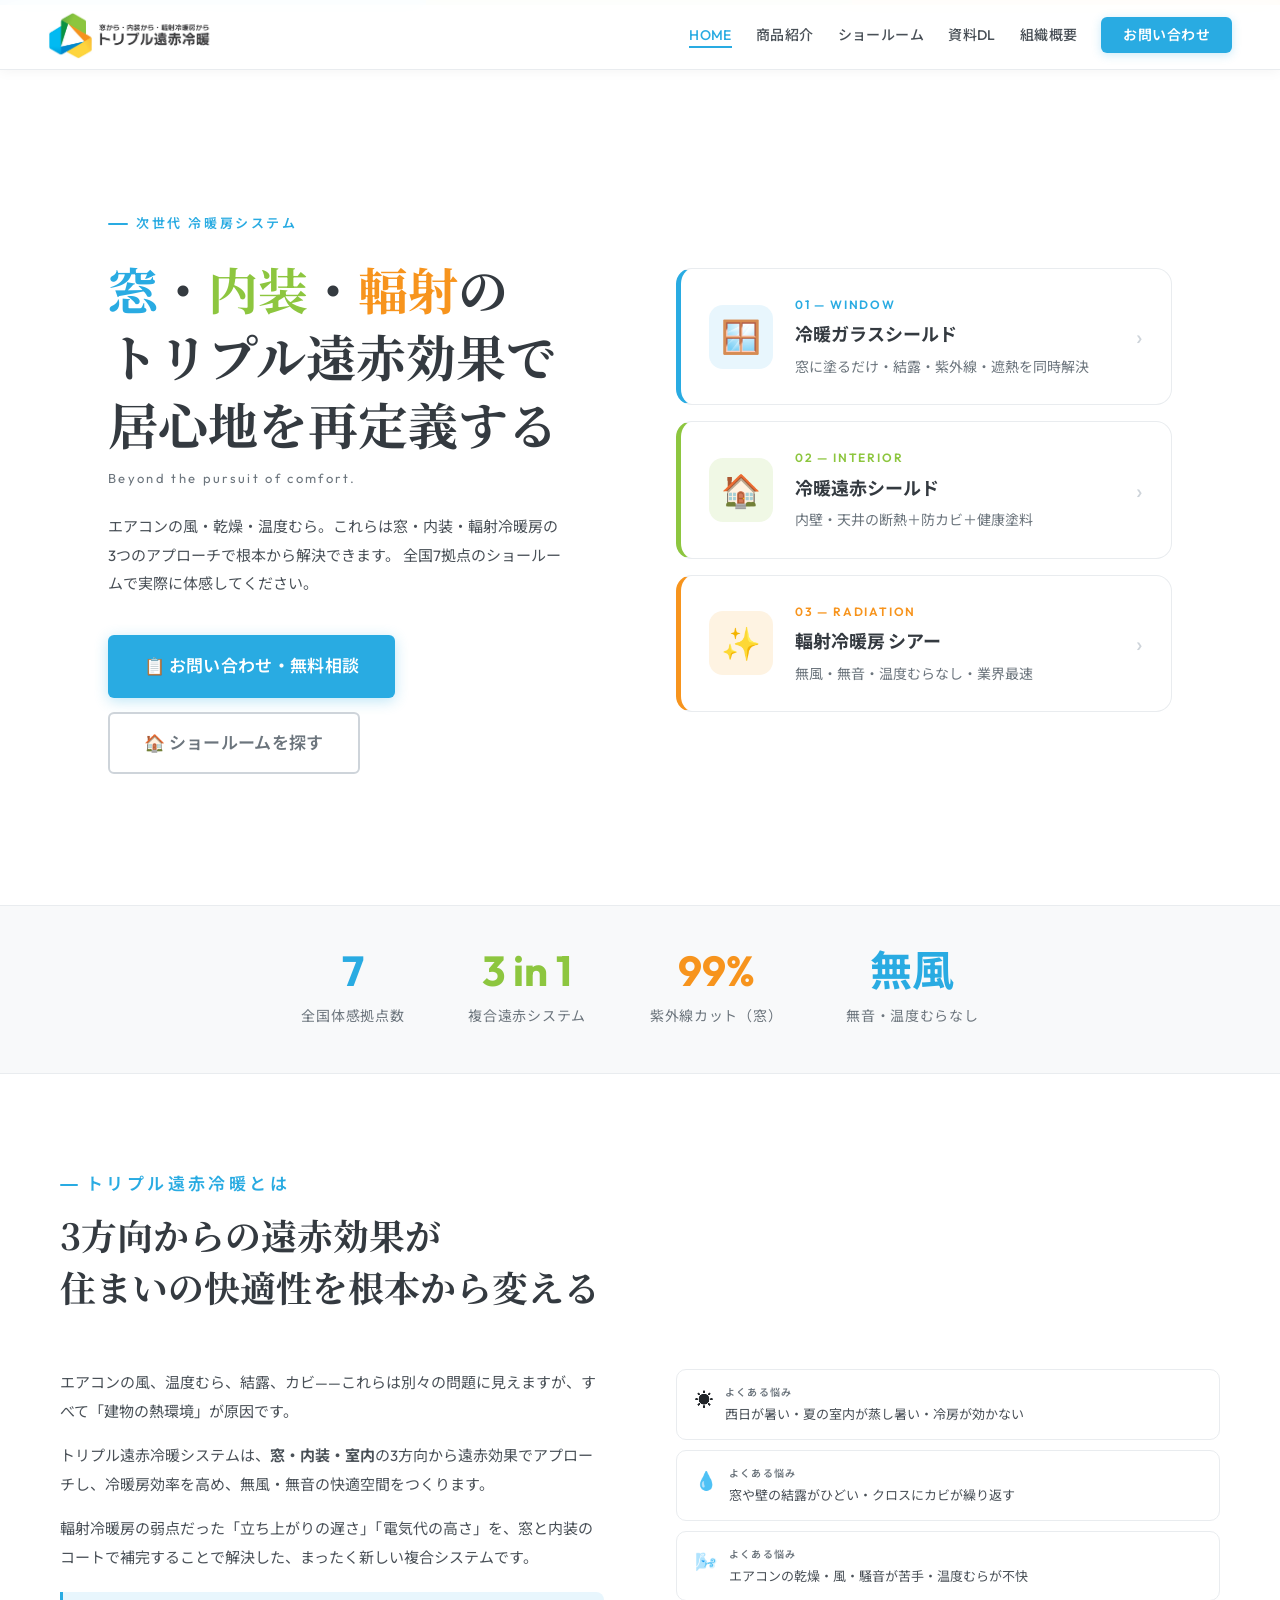
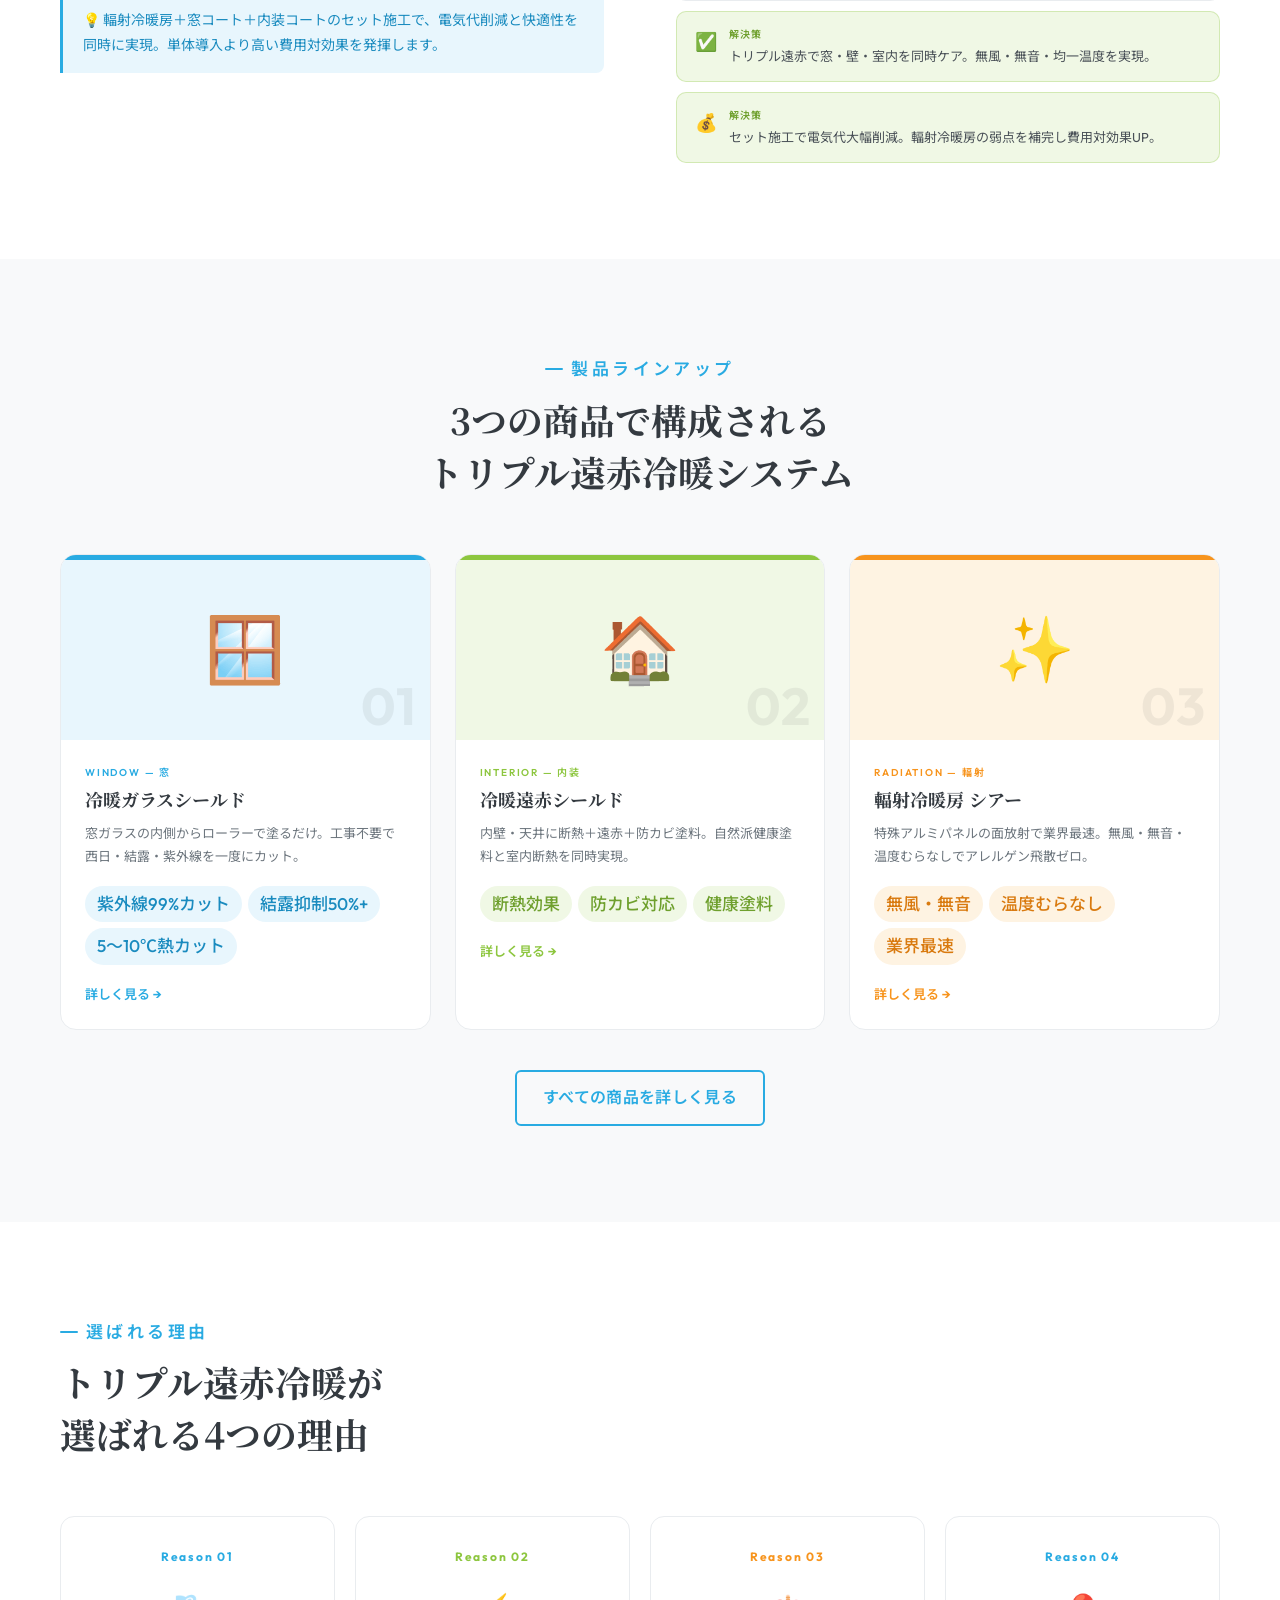
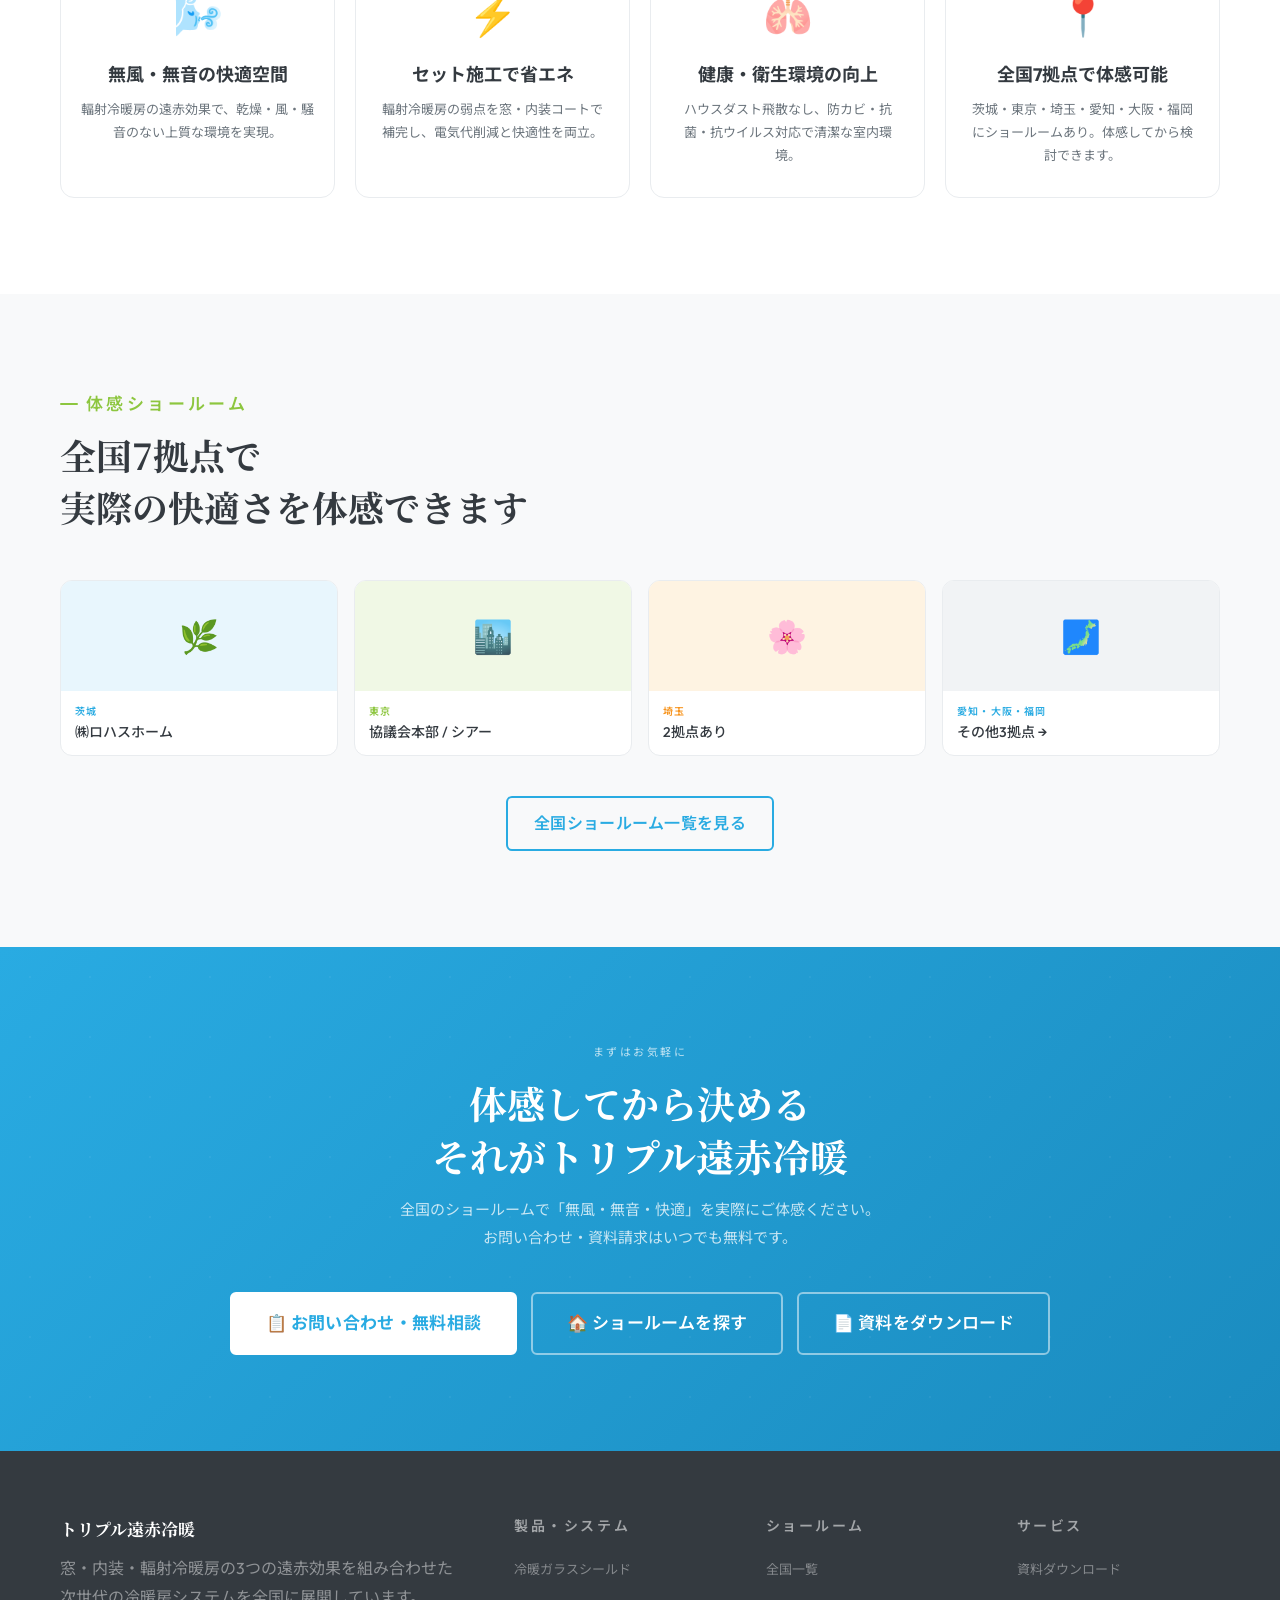
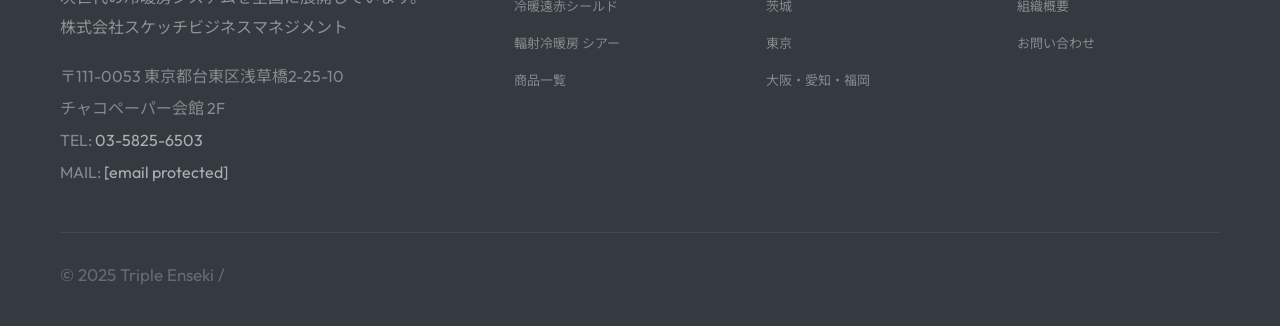
==== commit c4e6c883: "Add files via upload" ====
--- a/index.html
+++ b/index.html
@@ -545,6 +545,20 @@
   border: 2px solid rgba(255,255,255,0.5);
 }
 .btn-outline-white:hover { background: rgba(255,255,255,0.12); border-color: var(--white); }
+
+@media (max-width: 768px) {
+  /* Hero */
+  .hero-grid { grid-template-columns: 1fr; gap: 28px; }
+  .hero-h1 { font-size: clamp(26px, 7vw, 38px); }
+  .hero-cards { max-width: 100%; }
+  .hero-card { padding: 16px 18px; }
+  .hero-card-icon { font-size: 28px; width: 44px; height: 44px; }
+  .hero-card-name { font-size: 15px; }
+  .hero-card-desc { font-size: 12px; }
+  /* CTA buttons */
+  .cta-buttons { flex-direction: column; align-items: stretch; gap: 10px; padding: 0 4px; }
+  .cta-buttons .btn { text-align: center; justify-content: center; }
+}
 </style>
 </head>
 <body>
@@ -565,7 +579,34 @@
     <li><a href="about.html">組織概要</a></li>
     <li><a href="contact.html" class="nav-cta-btn">お問い合わせ</a></li>
   </ul>
+  <button class="hamburger" id="hamburger" aria-label="メニュー">
+    <span></span><span></span><span></span>
+  </button>
 </nav>
+<div class="mobile-nav" id="mobileNav">
+  <ul>
+    <li><a href="index.html" class="active">HOME</a></li>
+    <li><a href="products.html">商品紹介</a></li>
+    <li><a href="showroom.html">ショールーム</a></li>
+    <li><a href="download.html">資料DL</a></li>
+    <li><a href="about.html">組織概要</a></li>
+  </ul>
+  <div class="mobile-cta"><a href="contact.html">お問い合わせ</a></div>
+</div>
+<script>
+const ham = document.getElementById('hamburger');
+const nav = document.getElementById('mobileNav');
+ham.addEventListener('click', () => {
+  ham.classList.toggle('open');
+  nav.classList.toggle('open');
+});
+document.addEventListener('click', (e) => {
+  if (!ham.contains(e.target) && !nav.contains(e.target)) {
+    ham.classList.remove('open');
+    nav.classList.remove('open');
+  }
+});
+</script>
 
 <!-- HERO -->
 <section class="hero">
@@ -877,7 +918,7 @@
           〒111-0053 東京都台東区浅草橋2-25-10<br>
           チャコペーパー会館 2F<br>
           TEL: <a href="tel:0358256503">03-5825-6503</a><br>
-          MAIL: <a href="mailto:info@sketch.co.jp">info@sketch.co.jp</a>
+          MAIL: <a href="/cdn-cgi/l/email-protection#01686f676e41726a647562692f626e2f6b71"><span class="__cf_email__" data-cfemail="036a6d656c4370686677606b2d606c2d6973">[email&#160;protected]</span></a>
         </div>
       </div>
       <div>
@@ -908,10 +949,4 @@
       </div>
     </div>
     <div class="footer-bottom">
-      <span>&copy; 2025 Triple Enseki / 株式会社スケッチビジネスマネジメント. All rights reserved.</span>
-    </div>
-  </div>
-</footer>
-
-</body>
-</html>+      <span>&copy; 2025 Triple Enseki /
--- a/style.css
+++ b/style.css
@@ -459,22 +459,162 @@
   }
 }
 
+/* ===== HAMBURGER MENU ===== */
+.hamburger {
+  display: none;
+  flex-direction: column;
+  justify-content: center;
+  align-items: center;
+  gap: 5px;
+  width: 44px;
+  height: 44px;
+  background: none;
+  border: none;
+  cursor: pointer;
+  padding: 6px;
+  border-radius: 8px;
+  transition: background 0.2s;
+  z-index: 200;
+}
+.hamburger:hover { background: var(--gray-100); }
+.hamburger span {
+  display: block;
+  width: 22px;
+  height: 2px;
+  background: var(--gray-700);
+  border-radius: 2px;
+  transition: all 0.3s ease;
+  transform-origin: center;
+}
+.hamburger.open span:nth-child(1) { transform: translateY(7px) rotate(45deg); }
+.hamburger.open span:nth-child(2) { opacity: 0; transform: scaleX(0); }
+.hamburger.open span:nth-child(3) { transform: translateY(-7px) rotate(-45deg); }
+
+/* Mobile Nav Overlay */
+.mobile-nav {
+  display: none;
+  position: fixed;
+  top: var(--nav-h);
+  left: 0; right: 0;
+  background: var(--white);
+  border-top: 1px solid var(--gray-200);
+  box-shadow: 0 8px 32px rgba(0,0,0,0.12);
+  z-index: 150;
+  padding: 16px 20px 24px;
+  transform: translateY(-10px);
+  opacity: 0;
+  transition: all 0.25s ease;
+}
+.mobile-nav.open {
+  display: block;
+  transform: translateY(0);
+  opacity: 1;
+}
+.mobile-nav ul {
+  list-style: none;
+  margin: 0; padding: 0;
+  display: flex;
+  flex-direction: column;
+  gap: 4px;
+}
+.mobile-nav ul li a {
+  display: block;
+  padding: 13px 16px;
+  font-size: 15px;
+  font-weight: 500;
+  color: var(--gray-700);
+  text-decoration: none;
+  border-radius: 10px;
+  transition: background 0.2s, color 0.2s;
+}
+.mobile-nav ul li a:hover,
+.mobile-nav ul li a.active { background: var(--blue-light); color: var(--blue); }
+.mobile-nav .mobile-cta {
+  margin-top: 12px;
+  padding-top: 12px;
+  border-top: 1px solid var(--gray-100);
+}
+.mobile-nav .mobile-cta a {
+  display: block;
+  text-align: center;
+  padding: 14px;
+  background: var(--blue);
+  color: var(--white) !important;
+  border-radius: 10px;
+  font-weight: 700;
+  font-size: 15px;
+}
+.mobile-nav .mobile-cta a:hover { background: #1a9fd4 !important; }
+
 @media (max-width: 768px) {
   :root {
-    --section-pad: 56px 20px;
+    --section-pad: 48px 20px;
     --nav-h: 60px;
   }
 
-  /* Nav */
+  /* ===== NAV ===== */
+  .site-nav { padding: 0 16px; }
   .nav-links { display: none; }
   .nav-cta { display: none; }
-
-  /* Section headings */
-  .section-label { font-size: 16px; }
-
-  /* Footer */
-  .footer-grid { grid-template-columns: 1fr; gap: 32px; }
-  .footer-bottom { flex-direction: column; gap: 8px; text-align: center; }
+  .hamburger { display: flex; }
+
+  /* ===== PAGE HERO (サブページ) ===== */
+  .page-hero { padding: calc(var(--nav-h) + 32px) 20px 40px; }
+  .page-hero h1 { font-size: clamp(22px, 6vw, 32px); }
+  .page-hero-label { font-size: 13px; }
+  .page-hero-desc { font-size: 14px; }
+
+  /* ===== BREADCRUMB ===== */
+  .breadcrumb { padding: 10px 20px; }
+  .breadcrumb-inner { font-size: 13px; }
+
+  /* ===== SECTION HEADINGS ===== */
+  .section-label { font-size: 13px; }
+  .section-title { font-size: clamp(20px, 5.5vw, 28px); }
+  .section-lead { font-size: 14px; }
+
+  /* ===== BUTTONS ===== */
+  .btn { font-size: 14px; padding: 11px 20px; }
+  .btn-lg { font-size: 15px; padding: 13px 24px; }
+
+  /* ===== HERO (index) ===== */
+  .hero { padding: calc(var(--nav-h) + 32px) 20px 48px; }
+  .hero-grid { grid-template-columns: 1fr; gap: 28px; }
+  .hero-cards { max-width: 100%; }
+  .hero-eyebrow { font-size: 12px; }
+
+  /* ===== STATS STRIP ===== */
+  .stats-strip { padding: 28px 20px; }
+  .stats-inner { grid-template-columns: repeat(2, 1fr); gap: 20px; }
+  .stat-num { font-size: 32px; }
+  .stat-label { font-size: 12px; }
+
+  /* ===== WHY SECTION ===== */
+  .why-grid { grid-template-columns: 1fr 1fr; gap: 14px; }
+  .why-no { font-size: 11px; }
+  .why-icon { font-size: 32px; }
+  .why-title { font-size: 15px; }
+  .why-desc { font-size: 12px; }
+
+  /* ===== SHOWROOM ===== */
+  .showroom-grid { grid-template-columns: 1fr; gap: 16px; }
+
+  /* ===== CTA SECTION ===== */
+  .cta-section { padding: 48px 20px; }
+  .cta-buttons {
+    flex-direction: column;
+    align-items: stretch;
+    gap: 12px;
+  }
+  .cta-buttons .btn { text-align: center; justify-content: center; }
+
+  /* ===== FOOTER ===== */
+  .site-footer { padding: 48px 20px 28px; }
+  .footer-grid { grid-template-columns: 1fr; gap: 28px; }
+  .footer-bottom { flex-direction: column; gap: 8px; text-align: center; font-size: 13px; }
+  .footer-desc { font-size: 13px; }
+  .footer-contact { font-size: 13px; }
+  .footer-links a { font-size: 13px; }
 }
 
 /* ===== INDEX PAGE RESPONSIVE ===== */
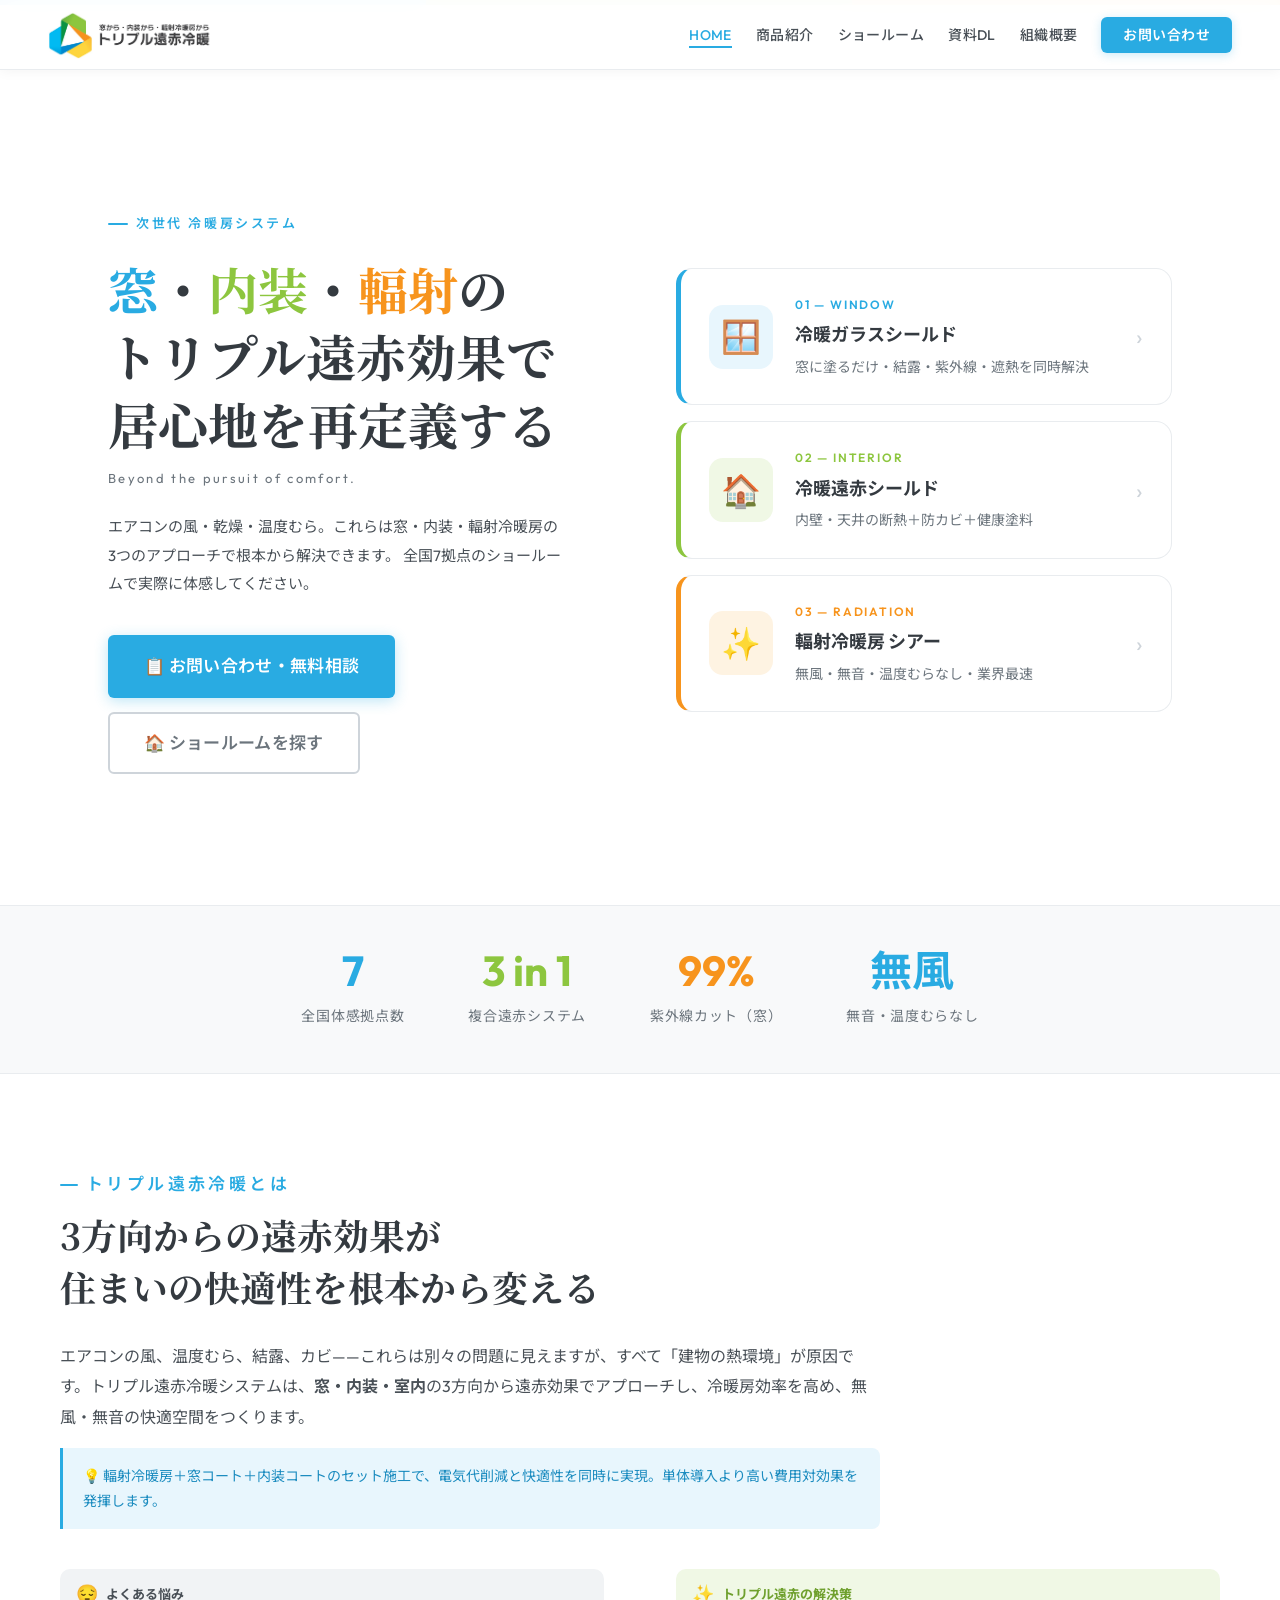
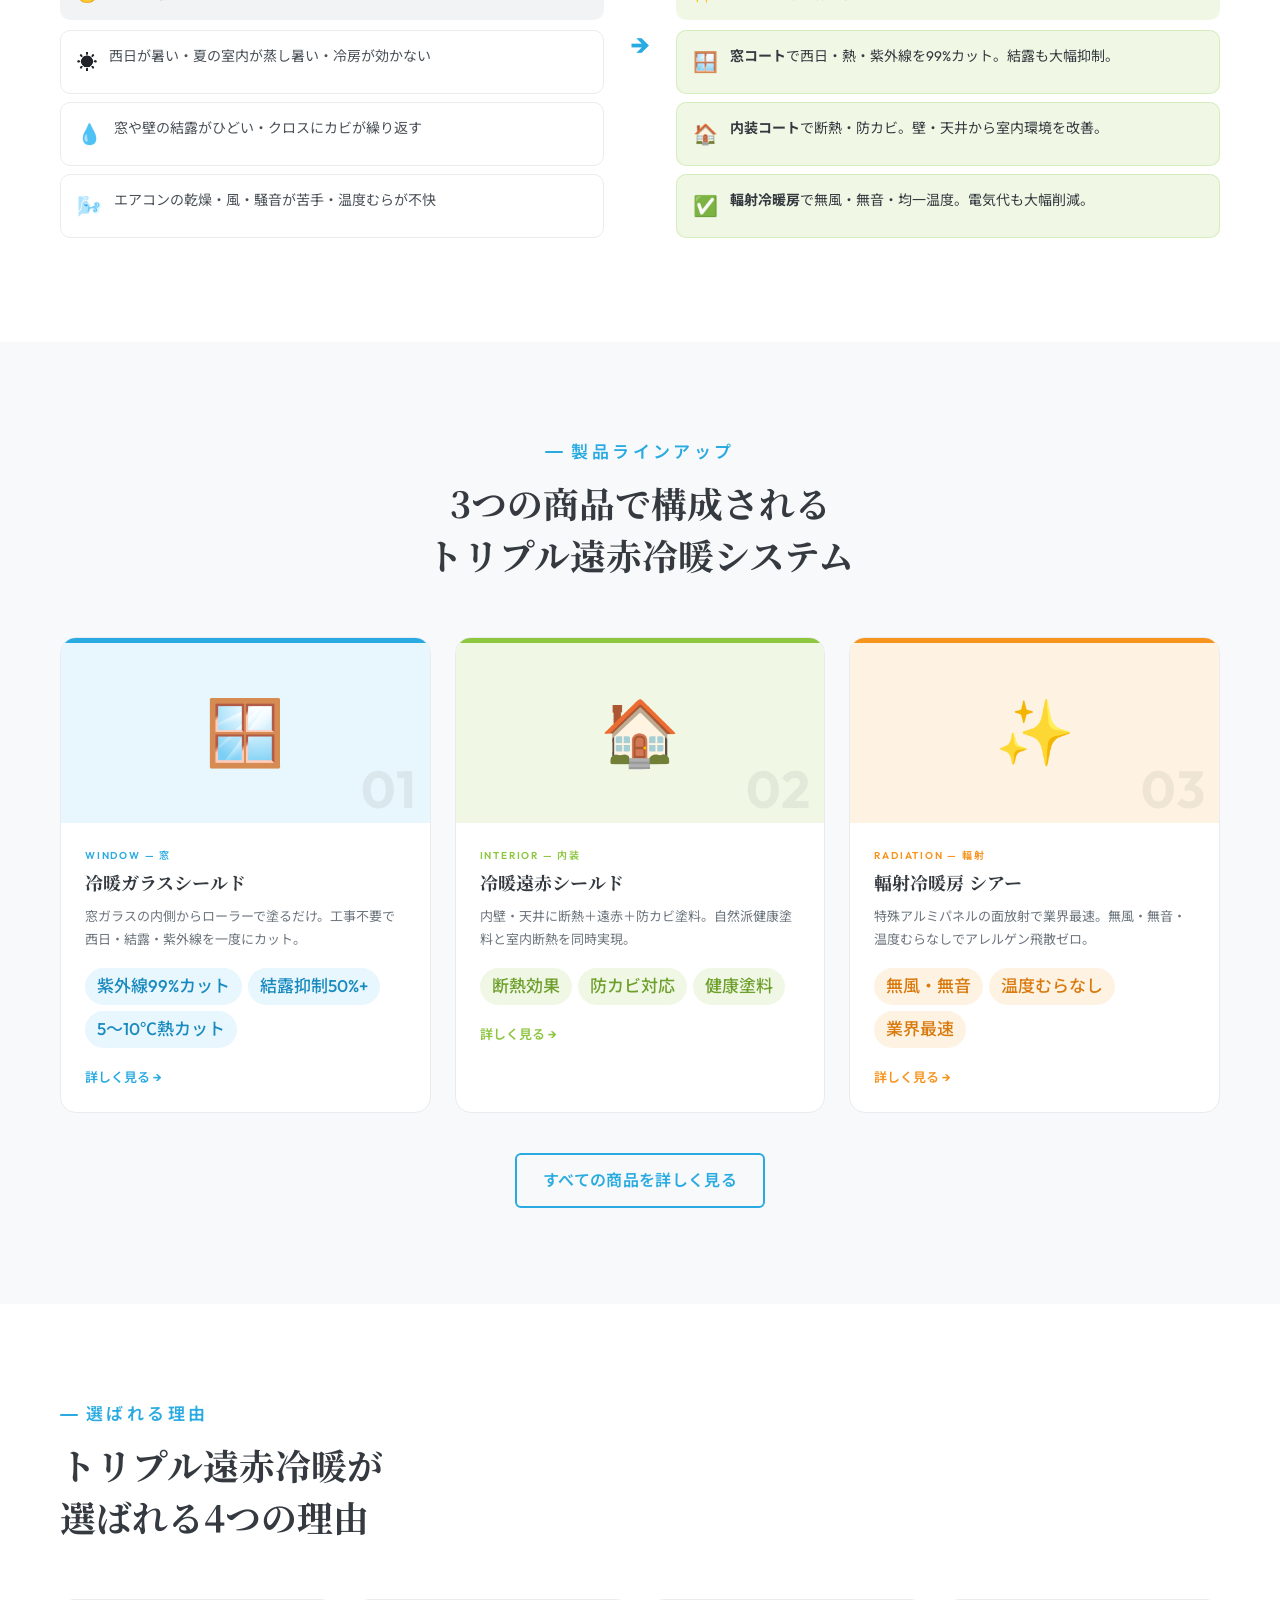
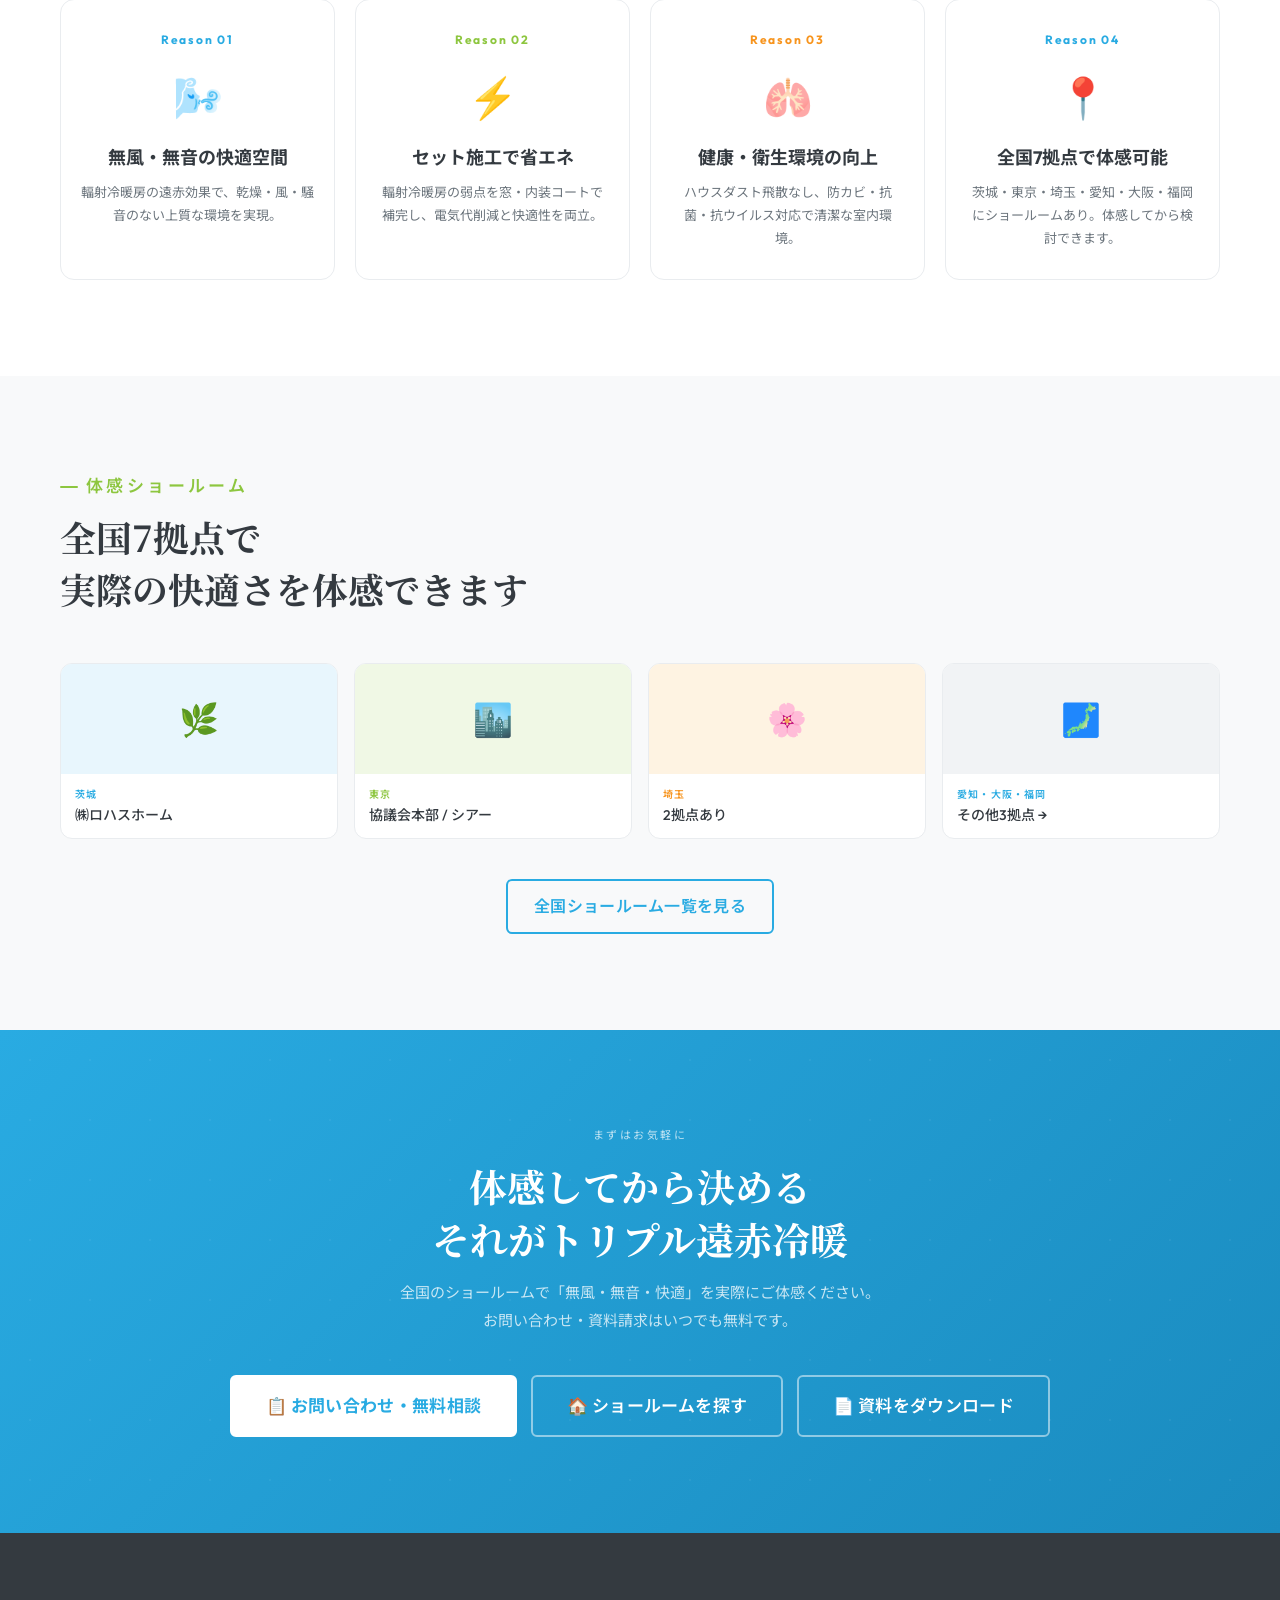
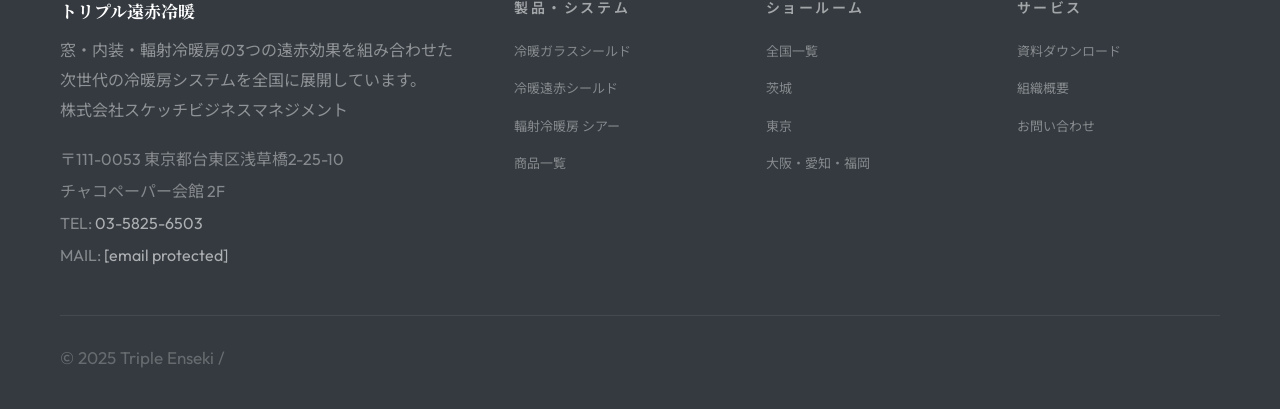
==== commit 0437e627: "Add files via upload" ====
--- a/index.html
+++ b/index.html
@@ -203,7 +203,6 @@
   border-bottom: 1px solid var(--gray-200);
   padding: 44px 48px;
 }
-
 .stats-strip-inner {
   max-width: var(--max-w);
   margin: 0 auto;
@@ -211,9 +210,7 @@
   justify-content: center;
   gap: 64px;
 }
-
 .stat-item { text-align: center; }
-
 .stat-num {
   font-size: 42px;
   font-weight: 700;
@@ -222,29 +219,87 @@
   line-height: 1;
   margin-bottom: 10px;
 }
-
 .stat-label {
   font-size: 14px;
   color: var(--text-light);
   letter-spacing: 0.05em;
 }
+@media (max-width: 768px) {
+  /* ===== INTRO モバイル ===== */
+  .intro-body { max-width: 100%; }
+  .intro-body p { font-size: 15px; }
+  .problem-grid {
+    grid-template-columns: 1fr;
+    gap: 0;
+  }
+  .arrow-col {
+    display: flex;
+    align-items: center;
+    justify-content: center;
+    padding: 4px 0;
+  }
+  .arrow-inner {
+    font-size: 22px;
+    transform: rotate(90deg);
+    display: inline-block;
+  }
+
+  .stats-strip {
+    padding: 0;
+    background: var(--white);
+    border-top: none;
+    border-bottom: none;
+  }
+  .stats-strip-inner {
+    display: grid !important;
+    grid-template-columns: 1fr 1fr;
+    gap: 10px;
+    max-width: 100%;
+    padding: 16px;
+    background: var(--gray-100);
+  }
+  .stat-item {
+    padding: 24px 12px 20px;
+    text-align: center;
+    border-radius: 12px;
+  }
+  .stat-item:nth-child(1) { background: #e8f6fd; border-bottom: 3px solid #29ABE2; }
+  .stat-item:nth-child(2) { background: #f0f8e5; border-bottom: 3px solid #8DC63F; }
+  .stat-item:nth-child(3) { background: #fef3e2; border-bottom: 3px solid #F7941D; }
+  .stat-item:nth-child(4) { background: #e8f6fd; border-bottom: 3px solid #29ABE2; }
+  .stat-item:nth-child(1) .stat-num { color: #29ABE2 !important; }
+  .stat-item:nth-child(2) .stat-num { color: #6fa02e !important; }
+  .stat-item:nth-child(3) .stat-num { color: #d97a0f !important; }
+  .stat-item:nth-child(4) .stat-num { color: #29ABE2 !important; }
+  .stat-num {
+    font-size: 32px !important;
+    font-weight: 700;
+    display: block;
+    line-height: 1;
+    margin-bottom: 8px;
+    white-space: nowrap;
+  }
+  .stat-label {
+    font-size: 11px !important;
+    color: #495057;
+    letter-spacing: 0;
+    line-height: 1.4;
+    white-space: nowrap;
+  }
+}
 
 /* ===== INTRO ===== */
-.intro-grid {
-  display: grid;
-  grid-template-columns: 1fr 1fr;
-  gap: 72px;
-  align-items: start;
-  margin-top: 56px;
-}
-
-.intro-text p {
-  font-size: 15px;
+.intro-body {
+  margin-top: 28px;
+  margin-bottom: 40px;
+  max-width: 820px;
+}
+.intro-body p {
+  font-size: 16px;
   line-height: 1.9;
   color: var(--text-mid);
   margin-bottom: 16px;
 }
-
 .intro-highlight {
   background: var(--blue-light);
   border-left: 3px solid var(--blue);
@@ -253,41 +308,55 @@
   font-size: 14px;
   color: var(--blue-dark);
   line-height: 1.75;
-  margin-top: 20px;
-}
-
-.problem-cards {
+  margin-top: 8px;
+}
+.problem-grid {
+  display: grid;
+  grid-template-columns: 1fr 40px 1fr;
+  gap: 16px;
+  align-items: start;
+}
+.problem-col-header {
   display: flex;
-  flex-direction: column;
-  gap: 10px;
-}
-
-.problem-card {
+  align-items: center;
+  gap: 8px;
+  padding: 10px 16px;
+  border-radius: 10px;
+  font-size: 13px;
+  font-weight: 700;
+  margin-bottom: 10px;
+  background: var(--gray-100);
+  color: var(--text-mid);
+}
+.solution-header {
+  background: var(--green-light) !important;
+  color: var(--green-dark) !important;
+}
+.problem-col-icon { font-size: 18px; }
+.prob-card {
   display: flex;
   align-items: flex-start;
   gap: 12px;
-  padding: 14px 18px;
+  padding: 14px 16px;
   border-radius: 10px;
   border: 1px solid var(--gray-200);
   background: var(--white);
-}
-
-.problem-card.solved {
-  background: var(--green-light);
-  border-color: rgba(141,198,63,0.3);
-}
-
-.pc-icon { font-size: 18px; flex-shrink: 0; margin-top: 1px; }
-.pc-label {
-  font-size: 10px;
-  font-weight: 600;
-  letter-spacing: 0.12em;
-  text-transform: uppercase;
-  margin-bottom: 3px;
-  color: var(--text-light);
-}
-.problem-card.solved .pc-label { color: var(--green-dark); }
-.pc-text { font-size: 13px; color: var(--text-mid); line-height: 1.6; }
+  margin-bottom: 8px;
+}
+.solved-card {
+  background: var(--green-light) !important;
+  border-color: rgba(141,198,63,0.25) !important;
+}
+.prob-icon { font-size: 20px; flex-shrink: 0; }
+.prob-text { font-size: 14px; color: var(--text-mid); line-height: 1.65; }
+.solved-card .prob-text { color: var(--gray-800); }
+.arrow-col {
+  display: flex;
+  align-items: center;
+  justify-content: center;
+  padding-top: 52px;
+}
+.arrow-inner { font-size: 28px; color: var(--blue); font-weight: 700; }
 
 /* ===== PRODUCTS ===== */
 .products-grid {
@@ -695,52 +764,56 @@
   <div class="section-inner">
     <div class="section-label">トリプル遠赤冷暖とは</div>
     <h2 class="section-title">3方向からの遠赤効果が<br>住まいの快適性を根本から変える</h2>
-    <div class="intro-grid">
-      <div class="intro-text">
-        <p>エアコンの風、温度むら、結露、カビ——これらは別々の問題に見えますが、すべて「建物の熱環境」が原因です。</p>
-        <p>トリプル遠赤冷暖システムは、<strong>窓・内装・室内</strong>の3方向から遠赤効果でアプローチし、冷暖房効率を高め、無風・無音の快適空間をつくります。</p>
-        <p>輻射冷暖房の弱点だった「立ち上がりの遅さ」「電気代の高さ」を、窓と内装のコートで補完することで解決した、まったく新しい複合システムです。</p>
-        <div class="intro-highlight">
-          💡 輻射冷暖房＋窓コート＋内装コートのセット施工で、電気代削減と快適性を同時に実現。単体導入より高い費用対効果を発揮します。
-        </div>
-      </div>
-      <div>
-        <div class="problem-cards">
-          <div class="problem-card">
-            <div class="pc-icon">☀️</div>
-            <div>
-              <div class="pc-label">よくある悩み</div>
-              <div class="pc-text">西日が暑い・夏の室内が蒸し暑い・冷房が効かない</div>
-            </div>
-          </div>
-          <div class="problem-card">
-            <div class="pc-icon">💧</div>
-            <div>
-              <div class="pc-label">よくある悩み</div>
-              <div class="pc-text">窓や壁の結露がひどい・クロスにカビが繰り返す</div>
-            </div>
-          </div>
-          <div class="problem-card">
-            <div class="pc-icon">🌬️</div>
-            <div>
-              <div class="pc-label">よくある悩み</div>
-              <div class="pc-text">エアコンの乾燥・風・騒音が苦手・温度むらが不快</div>
-            </div>
-          </div>
-          <div class="problem-card solved">
-            <div class="pc-icon">✅</div>
-            <div>
-              <div class="pc-label">解決策</div>
-              <div class="pc-text">トリプル遠赤で窓・壁・室内を同時ケア。無風・無音・均一温度を実現。</div>
-            </div>
-          </div>
-          <div class="problem-card solved">
-            <div class="pc-icon">💰</div>
-            <div>
-              <div class="pc-label">解決策</div>
-              <div class="pc-text">セット施工で電気代大幅削減。輻射冷暖房の弱点を補完し費用対効果UP。</div>
-            </div>
-          </div>
+
+    <!-- 説明テキスト：横幅フル -->
+    <div class="intro-body">
+      <p>エアコンの風、温度むら、結露、カビ——これらは別々の問題に見えますが、すべて「建物の熱環境」が原因です。トリプル遠赤冷暖システムは、<strong>窓・内装・室内</strong>の3方向から遠赤効果でアプローチし、冷暖房効率を高め、無風・無音の快適空間をつくります。</p>
+      <div class="intro-highlight">
+        💡 輻射冷暖房＋窓コート＋内装コートのセット施工で、電気代削減と快適性を同時に実現。単体導入より高い費用対効果を発揮します。
+      </div>
+    </div>
+
+    <!-- 悩み・解決策カードグリッド -->
+    <div class="problem-grid">
+      <div class="problem-col">
+        <div class="problem-col-header">
+          <span class="problem-col-icon">😔</span>
+          <span class="problem-col-title">よくある悩み</span>
+        </div>
+        <div class="prob-card">
+          <div class="prob-icon">☀️</div>
+          <div class="prob-text">西日が暑い・夏の室内が蒸し暑い・冷房が効かない</div>
+        </div>
+        <div class="prob-card">
+          <div class="prob-icon">💧</div>
+          <div class="prob-text">窓や壁の結露がひどい・クロスにカビが繰り返す</div>
+        </div>
+        <div class="prob-card">
+          <div class="prob-icon">🌬️</div>
+          <div class="prob-text">エアコンの乾燥・風・騒音が苦手・温度むらが不快</div>
+        </div>
+      </div>
+
+      <div class="arrow-col">
+        <div class="arrow-inner">→</div>
+      </div>
+
+      <div class="solution-col">
+        <div class="problem-col-header solution-header">
+          <span class="problem-col-icon">✨</span>
+          <span class="problem-col-title">トリプル遠赤の解決策</span>
+        </div>
+        <div class="prob-card solved-card">
+          <div class="prob-icon">🪟</div>
+          <div class="prob-text"><strong>窓コート</strong>で西日・熱・紫外線を99%カット。結露も大幅抑制。</div>
+        </div>
+        <div class="prob-card solved-card">
+          <div class="prob-icon">🏠</div>
+          <div class="prob-text"><strong>内装コート</strong>で断熱・防カビ。壁・天井から室内環境を改善。</div>
+        </div>
+        <div class="prob-card solved-card">
+          <div class="prob-icon">✅</div>
+          <div class="prob-text"><strong>輻射冷暖房</strong>で無風・無音・均一温度。電気代も大幅削減。</div>
         </div>
       </div>
     </div>
--- a/style.css
+++ b/style.css
@@ -8,7 +8,6 @@
 *, *::before, *::after { margin: 0; padding: 0; box-sizing: border-box; }
 
 :root {
-  /* ロゴ3色 */
   --blue:        #29ABE2;
   --blue-dark:   #1a8bbf;
   --blue-light:  #e8f6fd;
@@ -18,415 +17,113 @@
   --yellow:      #F7941D;
   --yellow-dark: #d97a0f;
   --yellow-light:#fef3e2;
-
-  /* Neutrals */
   --white:       #ffffff;
   --gray-50:     #f8f9fa;
   --gray-100:    #f1f3f5;
   --gray-200:    #e9ecef;
   --gray-400:    #ced4da;
   --gray-600:    #6c757d;
+  --gray-700:    #495057;
   --gray-800:    #343a40;
   --text:        #212529;
   --text-mid:    #495057;
   --text-light:  #6c757d;
-
-  /* Layout */
   --max-w: 1160px;
   --section-pad: 96px 48px;
   --nav-h: 70px;
-
-  /* Fonts */
   --sans:   'Outfit', 'Noto Sans JP', sans-serif;
   --serif:  'Noto Serif JP', serif;
 }
 
 html { scroll-behavior: smooth; }
-
-body {
-  font-family: var(--sans);
-  color: var(--text);
-  background: var(--white);
-  overflow-x: hidden;
-  line-height: 1.7;
-}
-
+body { font-family: var(--sans); color: var(--text); background: var(--white); overflow-x: hidden; line-height: 1.7; }
 ::-webkit-scrollbar { width: 5px; }
 ::-webkit-scrollbar-track { background: var(--gray-100); }
 ::-webkit-scrollbar-thumb { background: var(--blue); border-radius: 3px; }
 
-/* ===== NAV ===== */
-.site-nav {
-  position: fixed;
-  top: 0; left: 0; right: 0;
-  z-index: 200;
-  height: var(--nav-h);
-  background: rgba(255,255,255,0.97);
-  backdrop-filter: blur(12px);
-  display: flex;
-  align-items: center;
-  justify-content: space-between;
-  padding: 0 48px;
-  border-bottom: 1px solid var(--gray-200);
-  box-shadow: 0 1px 12px rgba(0,0,0,0.05);
-}
-
-.nav-logo {
-  display: flex;
-  align-items: center;
-  gap: 12px;
-  text-decoration: none;
-}
-
-/* ロゴマーク：3色の三角を再現 */
-.nav-logo-mark {
-  width: 36px; height: 36px;
-  position: relative;
-  flex-shrink: 0;
-}
-
+.site-nav { position: fixed; top: 0; left: 0; right: 0; z-index: 200; height: var(--nav-h); background: rgba(255,255,255,0.97); backdrop-filter: blur(12px); display: flex; align-items: center; justify-content: space-between; padding: 0 48px; border-bottom: 1px solid var(--gray-200); box-shadow: 0 1px 12px rgba(0,0,0,0.05); }
+.nav-logo { display: flex; align-items: center; gap: 12px; text-decoration: none; }
+.nav-logo-mark { width: 36px; height: 36px; position: relative; flex-shrink: 0; }
 .nav-logo-mark svg { width: 36px; height: 36px; }
-
-.nav-logo-text {
-  font-family: var(--serif);
-  font-size: 17px;
-  font-weight: 600;
-  color: var(--gray-800);
-  line-height: 1.25;
-  letter-spacing: 0.03em;
-}
-
-.nav-logo-sub {
-  font-size: 17px;
-  color: var(--text-light);
-  letter-spacing: 0.1em;
-  font-weight: 400;
-}
-
-.nav-links {
-  display: flex;
-  align-items: center;
-  gap: 24px;
-  list-style: none;
-}
-
-.nav-links a {
-  color: var(--text-mid);
-  text-decoration: none;
-  font-size: 14px;
-  font-weight: 500;
-  letter-spacing: 0.03em;
-  transition: color 0.2s;
-  white-space: nowrap;
-}
-
+.nav-logo-text { font-family: var(--serif); font-size: 17px; font-weight: 600; color: var(--gray-800); line-height: 1.25; letter-spacing: 0.03em; }
+.nav-logo-sub { font-size: 17px; color: var(--text-light); letter-spacing: 0.1em; font-weight: 400; }
+.nav-links { display: flex; align-items: center; gap: 24px; list-style: none; }
+.nav-links a { color: var(--text-mid); text-decoration: none; font-size: 14px; font-weight: 500; letter-spacing: 0.03em; transition: color 0.2s; white-space: nowrap; }
 .nav-links a:hover { color: var(--blue); }
 .nav-links a.active { color: var(--blue); border-bottom: 2px solid var(--blue); padding-bottom: 2px; }
-
-.nav-cta-btn {
-  background: var(--blue) !important;
-  color: var(--white) !important;
-  padding: 9px 22px !important;
-  border-radius: 6px !important;
-  font-weight: 600 !important;
-  border-bottom: none !important;
-  transition: background 0.2s, transform 0.2s !important;
-  box-shadow: 0 2px 10px rgba(41,171,226,0.25) !important;
-}
-
-.nav-cta-btn:hover {
-  background: var(--blue-dark) !important;
-  transform: translateY(-1px) !important;
-}
-
-/* ===== PAGE HERO ===== */
-.page-hero {
-  padding: calc(var(--nav-h) + 60px) 48px 64px;
-  background: linear-gradient(135deg, var(--blue-light) 0%, var(--white) 60%);
-  border-bottom: 1px solid var(--gray-200);
-  position: relative;
-  overflow: hidden;
-}
-
-.page-hero::after {
-  content: '';
-  position: absolute;
-  right: -60px; top: -60px;
-  width: 300px; height: 300px;
-  border-radius: 50%;
-  background: radial-gradient(circle, rgba(141,198,63,0.08) 0%, transparent 70%);
-}
-
-.page-hero-inner {
-  max-width: var(--max-w);
-  margin: 0 auto;
-  position: relative; z-index: 1;
-}
-
-.page-hero-label {
-  font-size: 17px;
-  letter-spacing: 0.22em;
-  text-transform: uppercase;
-  color: var(--blue);
-  font-weight: 600;
-  margin-bottom: 14px;
-  display: flex;
-  align-items: center;
-  gap: 10px;
-}
-
-.page-hero-label::before {
-  content: '';
-  width: 22px; height: 2px;
-  background: var(--blue);
-  border-radius: 1px;
-}
-
-.page-hero h1 {
-  font-family: var(--serif);
-  font-size: clamp(28px, 3.5vw, 44px);
-  color: var(--gray-800);
-  font-weight: 700;
-  line-height: 1.4;
-  margin-bottom: 14px;
-}
-
-.page-hero-desc {
-  font-size: 17px;
-  color: var(--text-mid);
-  max-width: 560px;
-  line-height: 1.85;
-}
-
-/* ===== BREADCRUMB ===== */
-.breadcrumb {
-  padding: 12px 48px;
-  background: var(--gray-50);
-  border-bottom: 1px solid var(--gray-200);
-}
-
-.breadcrumb-inner {
-  max-width: var(--max-w);
-  margin: 0 auto;
-  display: flex;
-  align-items: center;
-  gap: 8px;
-  font-size: 16px;
-  color: var(--text-light);
-}
-
+.nav-cta-btn { background: var(--blue) !important; color: var(--white) !important; padding: 9px 22px !important; border-radius: 6px !important; font-weight: 600 !important; border-bottom: none !important; transition: background 0.2s, transform 0.2s !important; box-shadow: 0 2px 10px rgba(41,171,226,0.25) !important; }
+.nav-cta-btn:hover { background: var(--blue-dark) !important; transform: translateY(-1px) !important; }
+
+.page-hero { padding: calc(var(--nav-h) + 60px) 48px 64px; background: linear-gradient(135deg, var(--blue-light) 0%, var(--white) 60%); border-bottom: 1px solid var(--gray-200); position: relative; overflow: hidden; }
+.page-hero::after { content: ''; position: absolute; right: -60px; top: -60px; width: 300px; height: 300px; border-radius: 50%; background: radial-gradient(circle, rgba(141,198,63,0.08) 0%, transparent 70%); }
+.page-hero-inner { max-width: var(--max-w); margin: 0 auto; position: relative; z-index: 1; }
+.page-hero-label { font-size: 17px; letter-spacing: 0.22em; text-transform: uppercase; color: var(--blue); font-weight: 600; margin-bottom: 14px; display: flex; align-items: center; gap: 10px; }
+.page-hero-label::before { content: ''; width: 22px; height: 2px; background: var(--blue); border-radius: 1px; }
+.page-hero h1 { font-family: var(--serif); font-size: clamp(28px, 3.5vw, 44px); color: var(--gray-800); font-weight: 700; line-height: 1.4; margin-bottom: 14px; }
+.page-hero-desc { font-size: 17px; color: var(--text-mid); max-width: 560px; line-height: 1.85; }
+
+.breadcrumb { padding: 12px 48px; background: var(--gray-50); border-bottom: 1px solid var(--gray-200); }
+.breadcrumb-inner { max-width: var(--max-w); margin: 0 auto; display: flex; align-items: center; gap: 8px; font-size: 16px; color: var(--text-light); }
 .breadcrumb a { color: var(--text-light); text-decoration: none; transition: color 0.2s; }
 .breadcrumb a:hover { color: var(--blue); }
 .breadcrumb-sep { color: var(--gray-400); }
 
-/* ===== SECTION ===== */
 .section { padding: var(--section-pad); }
-
-.section-inner {
-  max-width: var(--max-w);
-  margin: 0 auto;
-}
-
-.section-label {
-  font-size: 17px;
-  letter-spacing: 0.2em;
-  text-transform: uppercase;
-  color: var(--blue);
-  font-weight: 600;
-  margin-bottom: 10px;
-  display: flex;
-  align-items: center;
-  gap: 8px;
-}
-
-.section-label::before {
-  content: '';
-  width: 18px; height: 2px;
-  background: var(--blue);
-  border-radius: 1px;
-}
-
+.section-inner { max-width: var(--max-w); margin: 0 auto; }
+.section-label { font-size: 17px; letter-spacing: 0.2em; text-transform: uppercase; color: var(--blue); font-weight: 600; margin-bottom: 10px; display: flex; align-items: center; gap: 8px; }
+.section-label::before { content: ''; width: 18px; height: 2px; background: var(--blue); border-radius: 1px; }
 .section-label.green { color: var(--green); }
 .section-label.green::before { background: var(--green); }
 .section-label.yellow { color: var(--yellow); }
 .section-label.yellow::before { background: var(--yellow); }
-
-.section-title {
-  font-family: var(--serif);
-  font-size: clamp(22px, 2.8vw, 36px);
-  color: var(--gray-800);
-  font-weight: 700;
-  line-height: 1.45;
-  margin-bottom: 14px;
-}
-
-.section-lead {
-  font-size: 17px;
-  color: var(--text-mid);
-  line-height: 1.9;
-  max-width: 620px;
-}
-
-/* ===== BUTTONS ===== */
-.btn {
-  display: inline-flex;
-  align-items: center;
-  gap: 8px;
-  padding: 12px 26px;
-  border-radius: 6px;
-  font-size: 16px;
-  font-weight: 600;
-  text-decoration: none;
-  letter-spacing: 0.02em;
-  transition: all 0.22s;
-  cursor: pointer;
-  border: 2px solid transparent;
-  white-space: nowrap;
-}
-
-.btn-blue {
-  background: var(--blue);
-  color: var(--white);
-  box-shadow: 0 3px 14px rgba(41,171,226,0.3);
-}
+.section-title { font-family: var(--serif); font-size: clamp(22px, 2.8vw, 36px); color: var(--gray-800); font-weight: 700; line-height: 1.45; margin-bottom: 14px; }
+.section-lead { font-size: 17px; color: var(--text-mid); line-height: 1.9; max-width: 620px; }
+
+.btn { display: inline-flex; align-items: center; gap: 8px; padding: 12px 26px; border-radius: 6px; font-size: 16px; font-weight: 600; text-decoration: none; letter-spacing: 0.02em; transition: all 0.22s; cursor: pointer; border: 2px solid transparent; white-space: nowrap; }
+.btn-blue { background: var(--blue); color: var(--white); box-shadow: 0 3px 14px rgba(41,171,226,0.3); }
 .btn-blue:hover { background: var(--blue-dark); transform: translateY(-2px); box-shadow: 0 6px 20px rgba(41,171,226,0.35); }
-
-.btn-green {
-  background: var(--green);
-  color: var(--white);
-  box-shadow: 0 3px 14px rgba(141,198,63,0.3);
-}
+.btn-green { background: var(--green); color: var(--white); box-shadow: 0 3px 14px rgba(141,198,63,0.3); }
 .btn-green:hover { background: var(--green-dark); transform: translateY(-2px); }
-
-.btn-yellow {
-  background: var(--yellow);
-  color: var(--white);
-  box-shadow: 0 3px 14px rgba(247,148,29,0.3);
-}
+.btn-yellow { background: var(--yellow); color: var(--white); box-shadow: 0 3px 14px rgba(247,148,29,0.3); }
 .btn-yellow:hover { background: var(--yellow-dark); transform: translateY(-2px); }
-
-.btn-outline-blue {
-  background: transparent;
-  color: var(--blue);
-  border-color: var(--blue);
-}
+.btn-outline-blue { background: transparent; color: var(--blue); border-color: var(--blue); }
 .btn-outline-blue:hover { background: var(--blue); color: var(--white); }
-
-.btn-outline-gray {
-  background: transparent;
-  color: var(--gray-600);
-  border-color: var(--gray-400);
-}
+.btn-outline-gray { background: transparent; color: var(--gray-600); border-color: var(--gray-400); }
 .btn-outline-gray:hover { background: var(--gray-100); color: var(--gray-800); }
-
 .btn-lg { padding: 15px 34px; font-size: 17px; }
 
-/* ===== TAGS ===== */
-.tag {
-  display: inline-block;
-  font-size: 17px;
-  padding: 4px 12px;
-  border-radius: 20px;
-  font-weight: 500;
-}
+.tag { display: inline-block; font-size: 17px; padding: 4px 12px; border-radius: 20px; font-weight: 500; }
 .tag-blue   { background: var(--blue-light); color: var(--blue-dark); }
 .tag-green  { background: var(--green-light); color: var(--green-dark); }
 .tag-yellow { background: var(--yellow-light); color: var(--yellow-dark); }
 .tag-gray   { background: var(--gray-100); color: var(--text-mid); border: 1px solid var(--gray-200); }
 
-/* ===== CARDS ===== */
-.card {
-  background: var(--white);
-  border: 1px solid var(--gray-200);
-  border-radius: 14px;
-  overflow: hidden;
-  transition: all 0.28s;
-}
-.card:hover {
-  transform: translateY(-5px);
-  box-shadow: 0 16px 48px rgba(0,0,0,0.09);
-  border-color: var(--blue);
-}
-
-/* ===== BG VARIANTS ===== */
+.card { background: var(--white); border: 1px solid var(--gray-200); border-radius: 14px; overflow: hidden; transition: all 0.28s; }
+.card:hover { transform: translateY(-5px); box-shadow: 0 16px 48px rgba(0,0,0,0.09); border-color: var(--blue); }
+
 .bg-white    { background: var(--white); }
 .bg-gray     { background: var(--gray-50); }
 .bg-blue-pale { background: var(--blue-light); }
 
-/* ===== STRIPE SECTION (3色帯) ===== */
-.stripe-bar {
-  height: 5px;
-  background: linear-gradient(90deg, var(--blue) 33.3%, var(--green) 33.3% 66.6%, var(--yellow) 66.6%);
-}
-
-/* ===== FOOTER ===== */
-.site-footer {
-  background: var(--gray-800);
-  padding: 64px 48px 36px;
-  color: rgba(255,255,255,0.6);
-}
-
+.stripe-bar { height: 5px; background: linear-gradient(90deg, var(--blue) 33.3%, var(--green) 33.3% 66.6%, var(--yellow) 66.6%); }
+
+.site-footer { background: var(--gray-800); padding: 64px 48px 36px; color: rgba(255,255,255,0.6); }
 .footer-inner { max-width: var(--max-w); margin: 0 auto; }
-
-.footer-grid {
-  display: grid;
-  grid-template-columns: 2fr 1fr 1fr 1fr;
-  gap: 48px;
-  padding-bottom: 44px;
-  border-bottom: 1px solid rgba(255,255,255,0.08);
-  margin-bottom: 28px;
-}
-
+.footer-grid { display: grid; grid-template-columns: 2fr 1fr 1fr 1fr; gap: 48px; padding-bottom: 44px; border-bottom: 1px solid rgba(255,255,255,0.08); margin-bottom: 28px; }
 .footer-logo-area { margin-bottom: 16px; }
-
-.footer-brand-name {
-  font-family: var(--serif);
-  font-size: 17px;
-  color: var(--white);
-  font-weight: 700;
-  margin-bottom: 10px;
-}
-
-.footer-desc {
-  font-size: 16px;
-  line-height: 1.85;
-  margin-bottom: 18px;
-  color: rgba(255,255,255,0.45);
-}
-
-.footer-contact {
-  font-size: 16px;
-  line-height: 2;
-  color: rgba(255,255,255,0.4);
-}
-
+.footer-brand-name { font-family: var(--serif); font-size: 17px; color: var(--white); font-weight: 700; margin-bottom: 10px; }
+.footer-desc { font-size: 16px; line-height: 1.85; margin-bottom: 18px; color: rgba(255,255,255,0.45); }
+.footer-contact { font-size: 16px; line-height: 2; color: rgba(255,255,255,0.4); }
 .footer-contact a { color: rgba(255,255,255,0.6); text-decoration: none; }
 .footer-contact a:hover { color: var(--blue); }
-
-.footer-col-title {
-  font-size: 14px;
-  letter-spacing: 0.18em;
-  text-transform: uppercase;
-  color: rgba(255,255,255,0.55);
-  margin-bottom: 16px;
-  font-weight: 600;
-}
-
+.footer-col-title { font-size: 14px; letter-spacing: 0.18em; text-transform: uppercase; color: rgba(255,255,255,0.55); margin-bottom: 16px; font-weight: 600; }
 .footer-links { list-style: none; display: flex; flex-direction: column; gap: 10px; }
 .footer-links a { color: rgba(255,255,255,0.4); text-decoration: none; font-size: 13px; transition: color 0.2s; }
 .footer-links a:hover { color: var(--white); }
-
-.footer-bottom {
-  display: flex;
-  justify-content: space-between;
-  align-items: center;
-  font-size: 17px;
-  color: rgba(255,255,255,0.25);
-}
+.footer-bottom { display: flex; justify-content: space-between; align-items: center; font-size: 17px; color: rgba(255,255,255,0.25); }
 .footer-bottom a { color: rgba(255,255,255,0.3); text-decoration: none; margin-left: 18px; }
 .footer-bottom a:hover { color: rgba(255,255,255,0.6); }
 
-/* ===== UTILS ===== */
 .text-center { text-align: center; }
 .text-blue  { color: var(--blue); }
 .text-green { color: var(--green); }
@@ -438,177 +135,109 @@
 .mt-56 { margin-top: 56px; }
 .mb-8  { margin-bottom: 8px; }
 
-/* ===== ANIMATIONS ===== */
-@keyframes fadeUp {
-  from { opacity: 0; transform: translateY(24px); }
-  to   { opacity: 1; transform: translateY(0); }
-}
-
+@keyframes fadeUp { from { opacity: 0; transform: translateY(24px); } to { opacity: 1; transform: translateY(0); } }
 .fade-up   { animation: fadeUp 0.65s ease both; }
 .fade-up-2 { animation: fadeUp 0.65s 0.1s ease both; }
 .fade-up-3 { animation: fadeUp 0.65s 0.2s ease both; }
 .fade-up-4 { animation: fadeUp 0.65s 0.3s ease both; }
-
-/* SVG Logo mark inline */
 .logo-svg { width: 36px; height: 36px; }
 
-/* ===== RESPONSIVE ===== */
-@media (max-width: 1024px) {
-  :root {
-    --section-pad: 72px 32px;
-  }
-}
-
-/* ===== HAMBURGER MENU ===== */
-.hamburger {
-  display: none;
-  flex-direction: column;
-  justify-content: center;
-  align-items: center;
-  gap: 5px;
-  width: 44px;
-  height: 44px;
-  background: none;
-  border: none;
-  cursor: pointer;
-  padding: 6px;
-  border-radius: 8px;
-  transition: background 0.2s;
-  z-index: 200;
-}
+@media (max-width: 1024px) { :root { --section-pad: 72px 32px; } }
+
+.hamburger { display: none; flex-direction: column; justify-content: center; align-items: center; gap: 5px; width: 44px; height: 44px; background: none; border: none; cursor: pointer; padding: 6px; border-radius: 8px; transition: background 0.2s; z-index: 200; }
 .hamburger:hover { background: var(--gray-100); }
-.hamburger span {
-  display: block;
-  width: 22px;
-  height: 2px;
-  background: var(--gray-700);
-  border-radius: 2px;
-  transition: all 0.3s ease;
-  transform-origin: center;
-}
+.hamburger span { display: block; width: 24px; height: 2.5px; background: #333333; border-radius: 2px; transition: all 0.3s ease; transform-origin: center; }
 .hamburger.open span:nth-child(1) { transform: translateY(7px) rotate(45deg); }
 .hamburger.open span:nth-child(2) { opacity: 0; transform: scaleX(0); }
 .hamburger.open span:nth-child(3) { transform: translateY(-7px) rotate(-45deg); }
 
-/* Mobile Nav Overlay */
-.mobile-nav {
-  display: none;
-  position: fixed;
-  top: var(--nav-h);
-  left: 0; right: 0;
-  background: var(--white);
-  border-top: 1px solid var(--gray-200);
-  box-shadow: 0 8px 32px rgba(0,0,0,0.12);
-  z-index: 150;
-  padding: 16px 20px 24px;
-  transform: translateY(-10px);
-  opacity: 0;
-  transition: all 0.25s ease;
-}
-.mobile-nav.open {
-  display: block;
-  transform: translateY(0);
-  opacity: 1;
-}
-.mobile-nav ul {
-  list-style: none;
-  margin: 0; padding: 0;
-  display: flex;
-  flex-direction: column;
-  gap: 4px;
-}
-.mobile-nav ul li a {
-  display: block;
-  padding: 13px 16px;
-  font-size: 15px;
-  font-weight: 500;
-  color: var(--gray-700);
-  text-decoration: none;
-  border-radius: 10px;
-  transition: background 0.2s, color 0.2s;
-}
-.mobile-nav ul li a:hover,
-.mobile-nav ul li a.active { background: var(--blue-light); color: var(--blue); }
-.mobile-nav .mobile-cta {
-  margin-top: 12px;
-  padding-top: 12px;
-  border-top: 1px solid var(--gray-100);
-}
-.mobile-nav .mobile-cta a {
-  display: block;
-  text-align: center;
-  padding: 14px;
-  background: var(--blue);
-  color: var(--white) !important;
-  border-radius: 10px;
-  font-weight: 700;
-  font-size: 15px;
-}
+.mobile-nav { display: none; position: fixed; top: var(--nav-h); left: 0; right: 0; background: var(--white); border-top: 1px solid var(--gray-200); box-shadow: 0 8px 32px rgba(0,0,0,0.12); z-index: 150; padding: 16px 20px 24px; transform: translateY(-10px); opacity: 0; transition: all 0.25s ease; }
+.mobile-nav.open { display: block; transform: translateY(0); opacity: 1; }
+.mobile-nav ul { list-style: none; margin: 0; padding: 0; display: flex; flex-direction: column; gap: 4px; }
+.mobile-nav ul li a { display: block; padding: 13px 16px; font-size: 15px; font-weight: 500; color: var(--gray-800); text-decoration: none; border-radius: 10px; transition: background 0.2s, color 0.2s; }
+.mobile-nav ul li a:hover, .mobile-nav ul li a.active { background: var(--blue-light); color: var(--blue); }
+.mobile-nav .mobile-cta { margin-top: 12px; padding-top: 12px; border-top: 1px solid var(--gray-100); }
+.mobile-nav .mobile-cta a { display: block; text-align: center; padding: 14px; background: var(--blue); color: var(--white) !important; border-radius: 10px; font-weight: 700; font-size: 15px; }
 .mobile-nav .mobile-cta a:hover { background: #1a9fd4 !important; }
 
 @media (max-width: 768px) {
-  :root {
-    --section-pad: 48px 20px;
-    --nav-h: 60px;
-  }
-
-  /* ===== NAV ===== */
+  :root { --section-pad: 48px 20px; --nav-h: 60px; }
+
   .site-nav { padding: 0 16px; }
   .nav-links { display: none; }
   .nav-cta { display: none; }
   .hamburger { display: flex; }
 
-  /* ===== PAGE HERO (サブページ) ===== */
   .page-hero { padding: calc(var(--nav-h) + 32px) 20px 40px; }
   .page-hero h1 { font-size: clamp(22px, 6vw, 32px); }
   .page-hero-label { font-size: 13px; }
   .page-hero-desc { font-size: 14px; }
 
-  /* ===== BREADCRUMB ===== */
   .breadcrumb { padding: 10px 20px; }
   .breadcrumb-inner { font-size: 13px; }
 
-  /* ===== SECTION HEADINGS ===== */
   .section-label { font-size: 13px; }
   .section-title { font-size: clamp(20px, 5.5vw, 28px); }
   .section-lead { font-size: 14px; }
 
-  /* ===== BUTTONS ===== */
   .btn { font-size: 14px; padding: 11px 20px; }
   .btn-lg { font-size: 15px; padding: 13px 24px; }
 
-  /* ===== HERO (index) ===== */
   .hero { padding: calc(var(--nav-h) + 32px) 20px 48px; }
   .hero-grid { grid-template-columns: 1fr; gap: 28px; }
   .hero-cards { max-width: 100%; }
   .hero-eyebrow { font-size: 12px; }
 
-  /* ===== STATS STRIP ===== */
-  .stats-strip { padding: 28px 20px; }
-  .stats-inner { grid-template-columns: repeat(2, 1fr); gap: 20px; }
-  .stat-num { font-size: 32px; }
-  .stat-label { font-size: 12px; }
-
-  /* ===== WHY SECTION ===== */
+  /* ===== STATS STRIP モバイル完全リデザイン ===== */
+  .stats-strip {
+    padding: 24px 16px;
+    background: var(--gray-800);
+  }
+  .stats-strip-inner {
+    display: grid !important;
+    grid-template-columns: 1fr 1fr;
+    gap: 10px;
+    max-width: 100%;
+    justify-content: unset;
+  }
+  .stat-item {
+    background: rgba(255,255,255,0.06);
+    border-radius: 14px;
+    padding: 18px 12px;
+    text-align: center;
+    border: 1px solid rgba(255,255,255,0.08);
+  }
+  .stat-item:nth-child(1) { border-top: 3px solid var(--blue); }
+  .stat-item:nth-child(2) { border-top: 3px solid var(--green); }
+  .stat-item:nth-child(3) { border-top: 3px solid var(--yellow); }
+  .stat-item:nth-child(4) { border-top: 3px solid var(--blue); }
+  .stat-num {
+    font-size: 28px;
+    color: var(--white) !important;
+    display: block;
+    line-height: 1;
+    margin-bottom: 8px;
+    font-weight: 700;
+  }
+  .stat-label {
+    font-size: 11px;
+    color: rgba(255,255,255,0.65);
+    letter-spacing: 0.03em;
+    line-height: 1.4;
+  }
+
   .why-grid { grid-template-columns: 1fr 1fr; gap: 14px; }
   .why-no { font-size: 11px; }
   .why-icon { font-size: 32px; }
   .why-title { font-size: 15px; }
   .why-desc { font-size: 12px; }
 
-  /* ===== SHOWROOM ===== */
   .showroom-grid { grid-template-columns: 1fr; gap: 16px; }
 
-  /* ===== CTA SECTION ===== */
   .cta-section { padding: 48px 20px; }
-  .cta-buttons {
-    flex-direction: column;
-    align-items: stretch;
-    gap: 12px;
-  }
+  .cta-buttons { flex-direction: column; align-items: stretch; gap: 12px; }
   .cta-buttons .btn { text-align: center; justify-content: center; }
 
-  /* ===== FOOTER ===== */
   .site-footer { padding: 48px 20px 28px; }
   .footer-grid { grid-template-columns: 1fr; gap: 28px; }
   .footer-bottom { flex-direction: column; gap: 8px; text-align: center; font-size: 13px; }
@@ -617,36 +246,13 @@
   .footer-links a { font-size: 13px; }
 }
 
-/* ===== INDEX PAGE RESPONSIVE ===== */
 @media (max-width: 900px) {
-  /* Products grid: 3列→1列 */
-  .products-grid {
-    grid-template-columns: 1fr !important;
-    max-width: 480px;
-    margin-left: auto;
-    margin-right: auto;
-  }
-
-  .product-img {
-    height: 180px !important;
-    min-height: 180px !important;
-    max-height: 180px !important;
-  }
+  .products-grid { grid-template-columns: 1fr !important; max-width: 480px; margin-left: auto; margin-right: auto; }
+  .product-img { height: 180px !important; min-height: 180px !important; max-height: 180px !important; }
 }
 
 @media (min-width: 901px) {
-  /* デスクトップ: 必ず3列均等 */
-  .products-grid {
-    grid-template-columns: repeat(3, 1fr) !important;
-  }
-
-  .product-card {
-    min-width: 0;
-  }
-
-  .product-img {
-    height: 180px !important;
-    min-height: 180px !important;
-    max-height: 180px !important;
-  }
-}
+  .products-grid { grid-template-columns: repeat(3, 1fr) !important; }
+  .product-card { min-width: 0; }
+  .product-img { height: 180px !important; min-height: 180px !important; max-height: 180px !important; }
+}
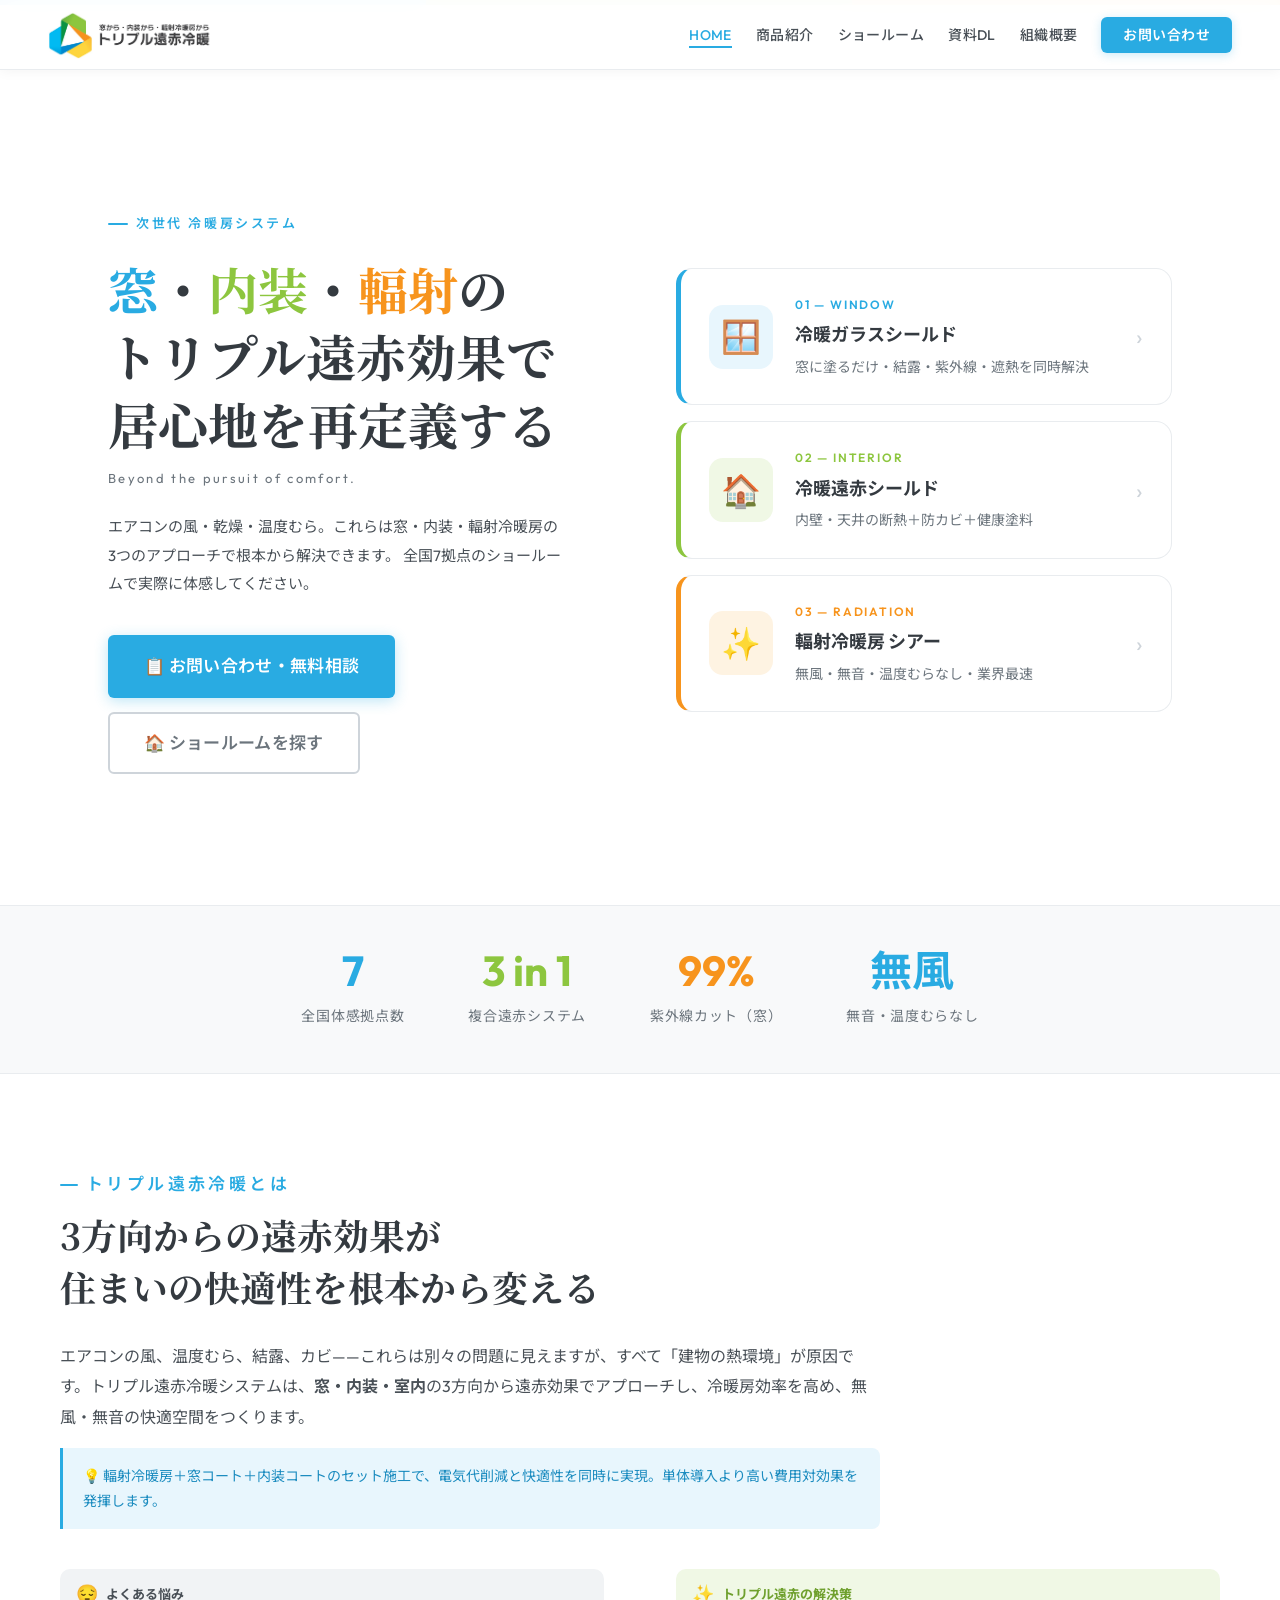
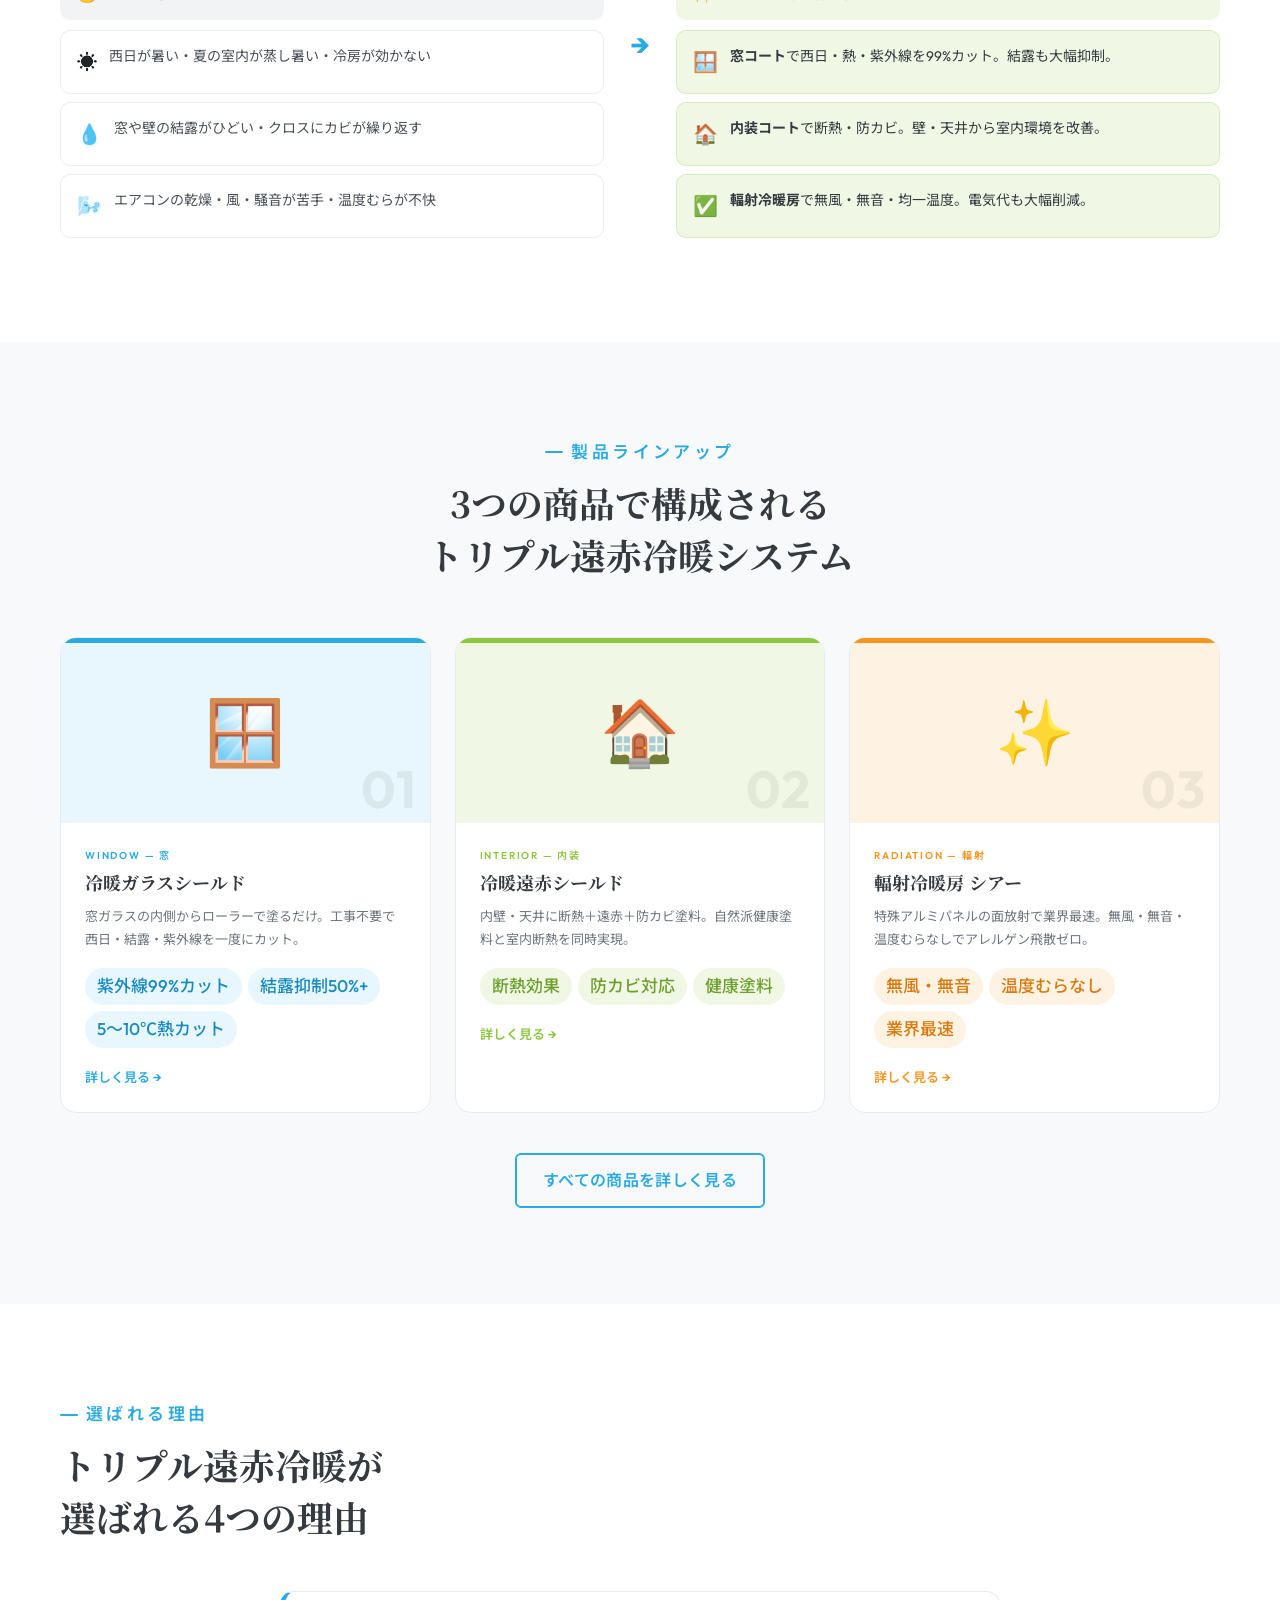
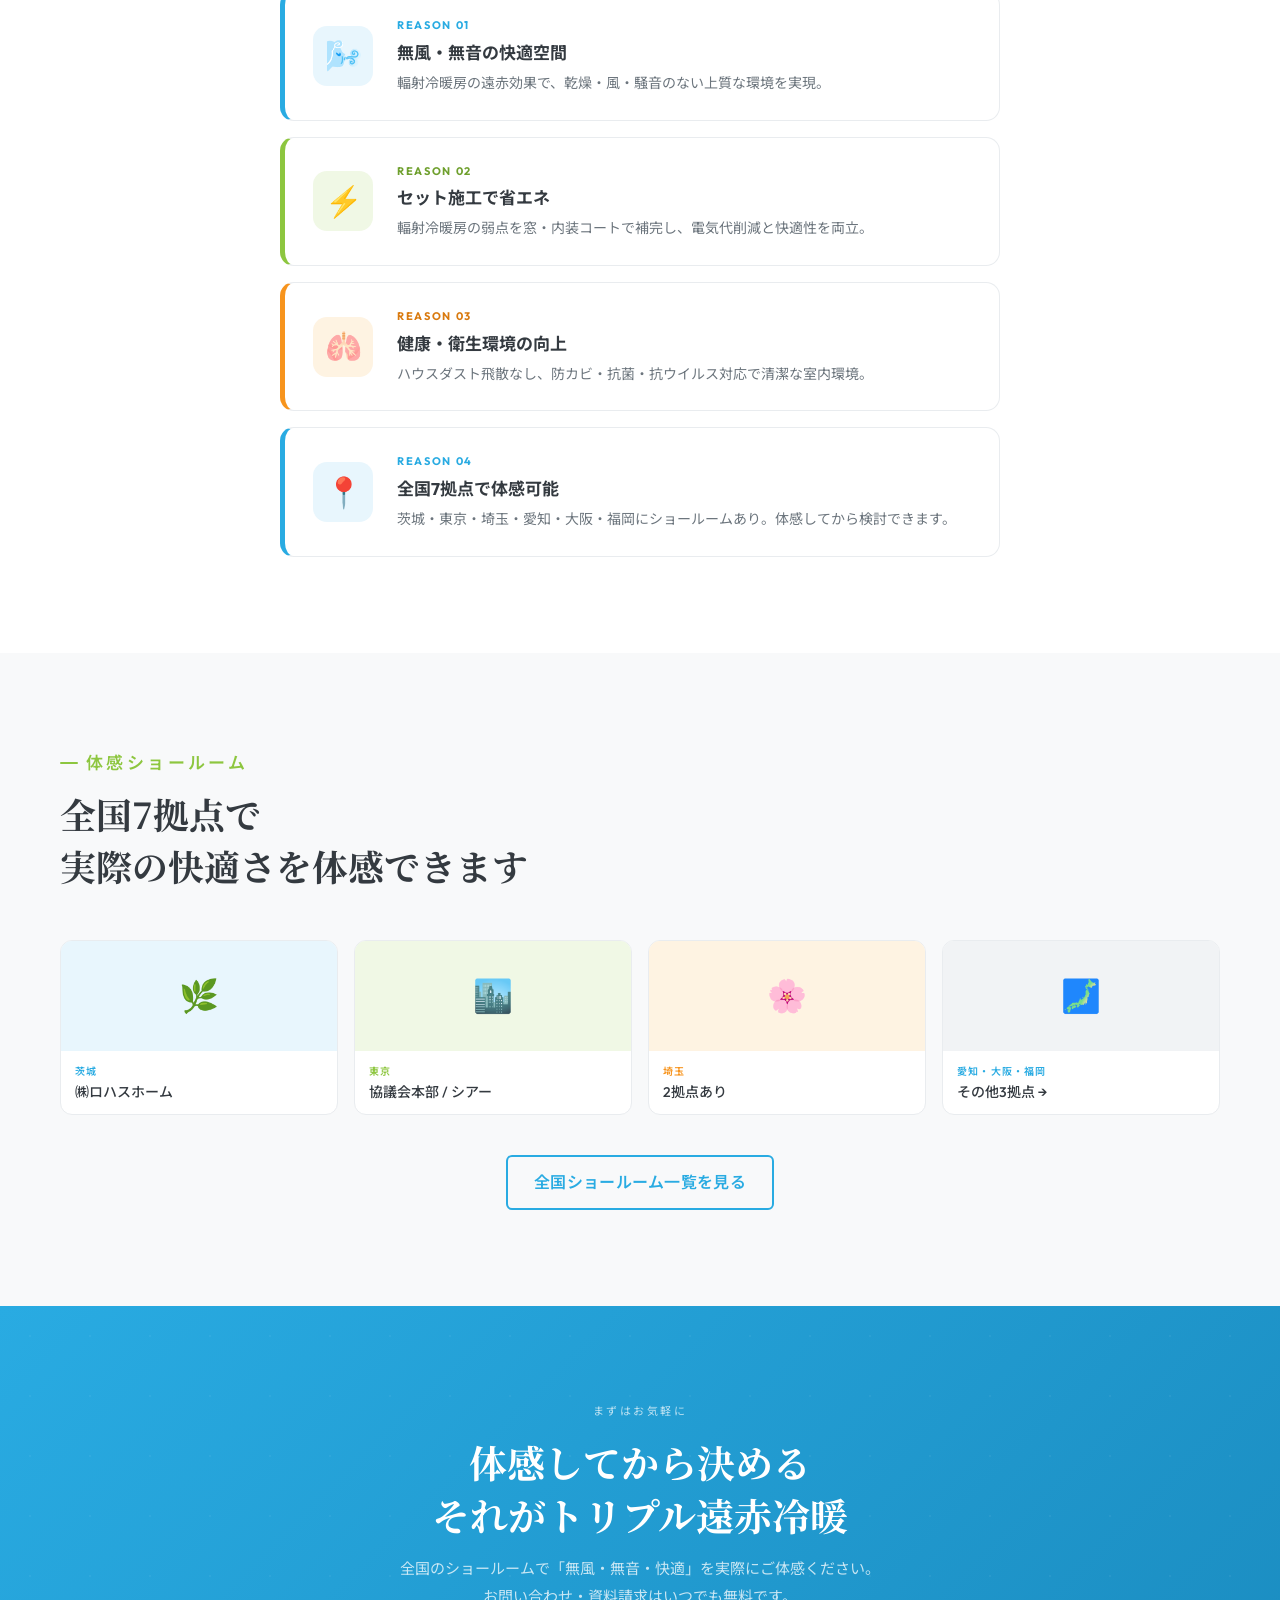
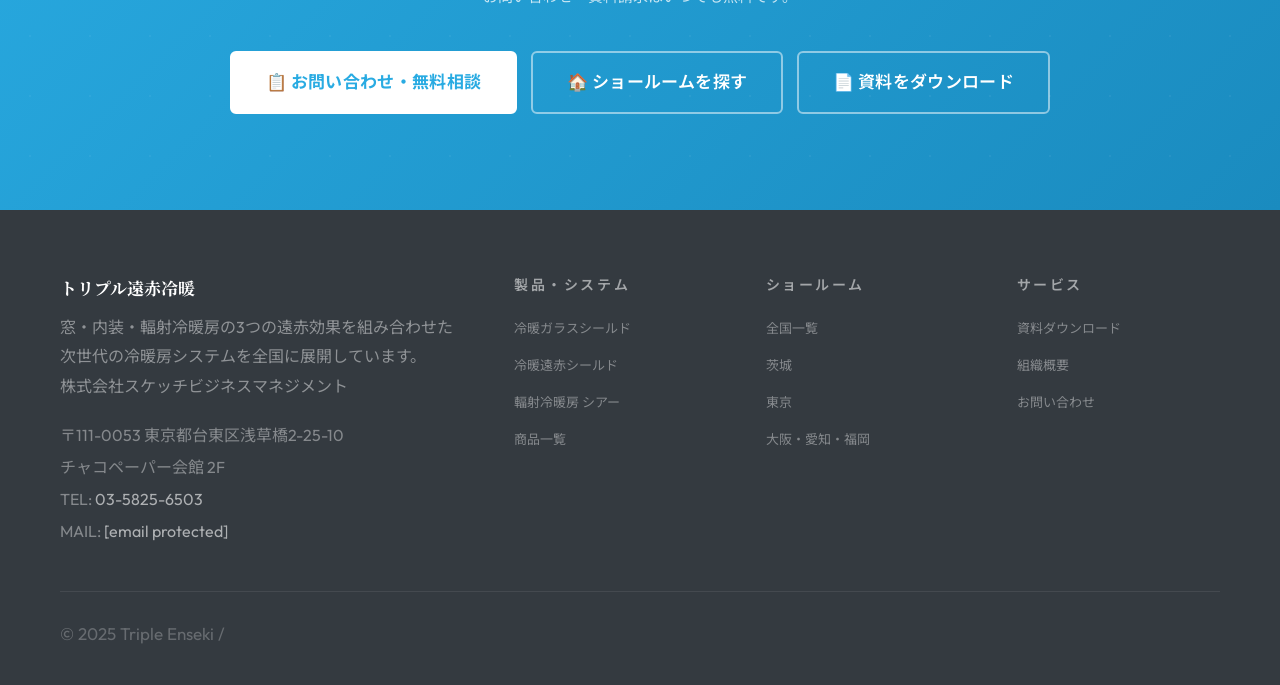
==== commit 22034352: "Add files via upload" ====
--- a/index.html
+++ b/index.html
@@ -243,6 +243,13 @@
     transform: rotate(90deg);
     display: inline-block;
   }
+
+  /* ===== WHY SECTION モバイル ===== */
+  .why-grid { max-width: 100%; }
+  .why-item { padding: 16px 14px; gap: 14px; }
+  .why-icon-wrap { width: 46px; height: 46px; font-size: 22px; border-radius: 10px; flex-shrink: 0; }
+  .why-title { font-size: 15px; }
+  .why-desc { font-size: 13px; }
 
   .stats-strip {
     padding: 0;
@@ -469,42 +476,71 @@
 .product-card.yellow .product-link { color: var(--yellow); }
 .product-link:hover { gap: 10px; }
 
-/* ===== WHY (light gray bg) ===== */
+/* ===== WHY (縦並びBOX) ===== */
 .why-grid {
-  display: grid;
-  grid-template-columns: repeat(4, 1fr);
-  gap: 20px;
-  margin-top: 56px;
+  display: flex;
+  flex-direction: column;
+  gap: 16px;
+  margin-top: 48px;
+  max-width: 720px;
+  margin-left: auto;
+  margin-right: auto;
 }
 
 .why-item {
-  padding: 30px 20px;
+  display: flex;
+  align-items: center;
+  gap: 24px;
+  padding: 24px 28px;
   background: var(--white);
   border-radius: 14px;
   border: 1px solid var(--gray-200);
-  text-align: center;
+  border-left: 5px solid var(--blue);
   transition: all 0.25s;
 }
 
+.why-item:nth-child(2) { border-left-color: var(--green); }
+.why-item:nth-child(3) { border-left-color: var(--yellow); }
+.why-item:nth-child(4) { border-left-color: var(--blue); }
+
 .why-item:hover {
-  box-shadow: 0 10px 32px rgba(0,0,0,0.08);
-  transform: translateY(-4px);
-  border-color: var(--blue);
-}
+  box-shadow: 0 8px 28px rgba(0,0,0,0.08);
+  transform: translateX(4px);
+}
+
+.why-icon-wrap {
+  width: 60px;
+  height: 60px;
+  border-radius: 14px;
+  display: flex;
+  align-items: center;
+  justify-content: center;
+  font-size: 30px;
+  flex-shrink: 0;
+  background: var(--blue-light);
+}
+.why-item:nth-child(2) .why-icon-wrap { background: var(--green-light); }
+.why-item:nth-child(3) .why-icon-wrap { background: var(--yellow-light); }
+.why-item:nth-child(4) .why-icon-wrap { background: var(--blue-light); }
+
+.why-body { flex: 1; }
 
 .why-no {
-  font-size: 12px;
+  font-size: 11px;
   font-weight: 700;
   letter-spacing: 0.15em;
   color: var(--blue);
-  margin-bottom: 12px;
+  margin-bottom: 4px;
   display: block;
-}
-
-.why-icon { font-size: 40px; display: block; margin-bottom: 12px; }
-
-.why-title { font-size: 18px; font-weight: 700; color: var(--gray-800); margin-bottom: 8px; }
-.why-desc { font-size: 13px; color: var(--text-light); line-height: 1.75; }
+  text-transform: uppercase;
+}
+.why-item:nth-child(2) .why-no { color: var(--green-dark); }
+.why-item:nth-child(3) .why-no { color: var(--yellow-dark); }
+
+.why-icon { display: none; }
+
+.why-title { font-size: 17px; font-weight: 700; color: var(--gray-800); margin-bottom: 4px; }
+.why-desc { font-size: 14px; color: var(--text-light); line-height: 1.7; }
 
 /* ===== SHOWROOM ===== */
 .showroom-preview {
@@ -898,28 +934,36 @@
     <h2 class="section-title">トリプル遠赤冷暖が<br>選ばれる4つの理由</h2>
     <div class="why-grid">
       <div class="why-item">
-        <span class="why-no">Reason 01</span>
-        <span class="why-icon">🌬️</span>
-        <div class="why-title">無風・無音の快適空間</div>
-        <div class="why-desc">輻射冷暖房の遠赤効果で、乾燥・風・騒音のない上質な環境を実現。</div>
+        <div class="why-icon-wrap">🌬️</div>
+        <div class="why-body">
+          <span class="why-no">Reason 01</span>
+          <div class="why-title">無風・無音の快適空間</div>
+          <div class="why-desc">輻射冷暖房の遠赤効果で、乾燥・風・騒音のない上質な環境を実現。</div>
+        </div>
       </div>
       <div class="why-item">
-        <span class="why-no" style="color:var(--green)">Reason 02</span>
-        <span class="why-icon">⚡</span>
-        <div class="why-title">セット施工で省エネ</div>
-        <div class="why-desc">輻射冷暖房の弱点を窓・内装コートで補完し、電気代削減と快適性を両立。</div>
+        <div class="why-icon-wrap">⚡</div>
+        <div class="why-body">
+          <span class="why-no">Reason 02</span>
+          <div class="why-title">セット施工で省エネ</div>
+          <div class="why-desc">輻射冷暖房の弱点を窓・内装コートで補完し、電気代削減と快適性を両立。</div>
+        </div>
       </div>
       <div class="why-item">
-        <span class="why-no" style="color:var(--yellow)">Reason 03</span>
-        <span class="why-icon">🫁</span>
-        <div class="why-title">健康・衛生環境の向上</div>
-        <div class="why-desc">ハウスダスト飛散なし、防カビ・抗菌・抗ウイルス対応で清潔な室内環境。</div>
+        <div class="why-icon-wrap">🫁</div>
+        <div class="why-body">
+          <span class="why-no">Reason 03</span>
+          <div class="why-title">健康・衛生環境の向上</div>
+          <div class="why-desc">ハウスダスト飛散なし、防カビ・抗菌・抗ウイルス対応で清潔な室内環境。</div>
+        </div>
       </div>
       <div class="why-item">
-        <span class="why-no">Reason 04</span>
-        <span class="why-icon">📍</span>
-        <div class="why-title">全国7拠点で体感可能</div>
-        <div class="why-desc">茨城・東京・埼玉・愛知・大阪・福岡にショールームあり。体感してから検討できます。</div>
+        <div class="why-icon-wrap">📍</div>
+        <div class="why-body">
+          <span class="why-no">Reason 04</span>
+          <div class="why-title">全国7拠点で体感可能</div>
+          <div class="why-desc">茨城・東京・埼玉・愛知・大阪・福岡にショールームあり。体感してから検討できます。</div>
+        </div>
       </div>
     </div>
   </div>
